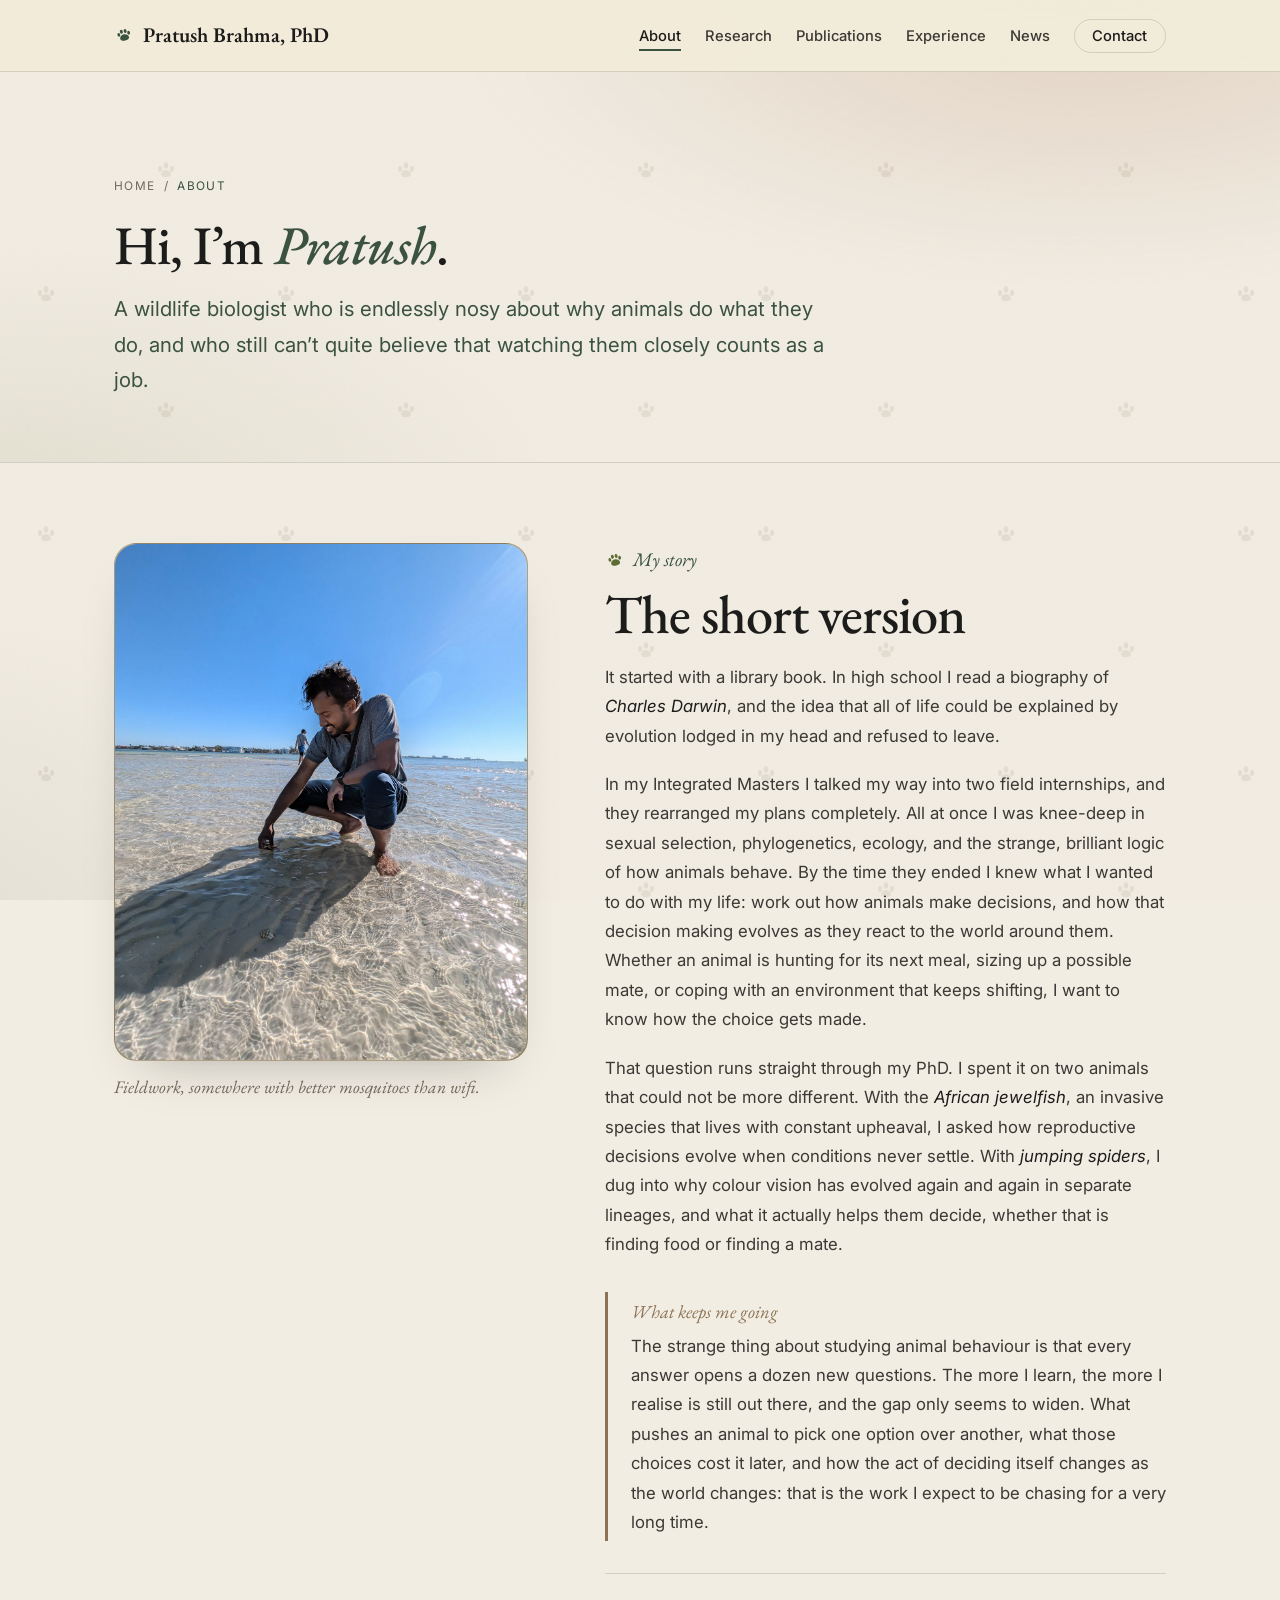
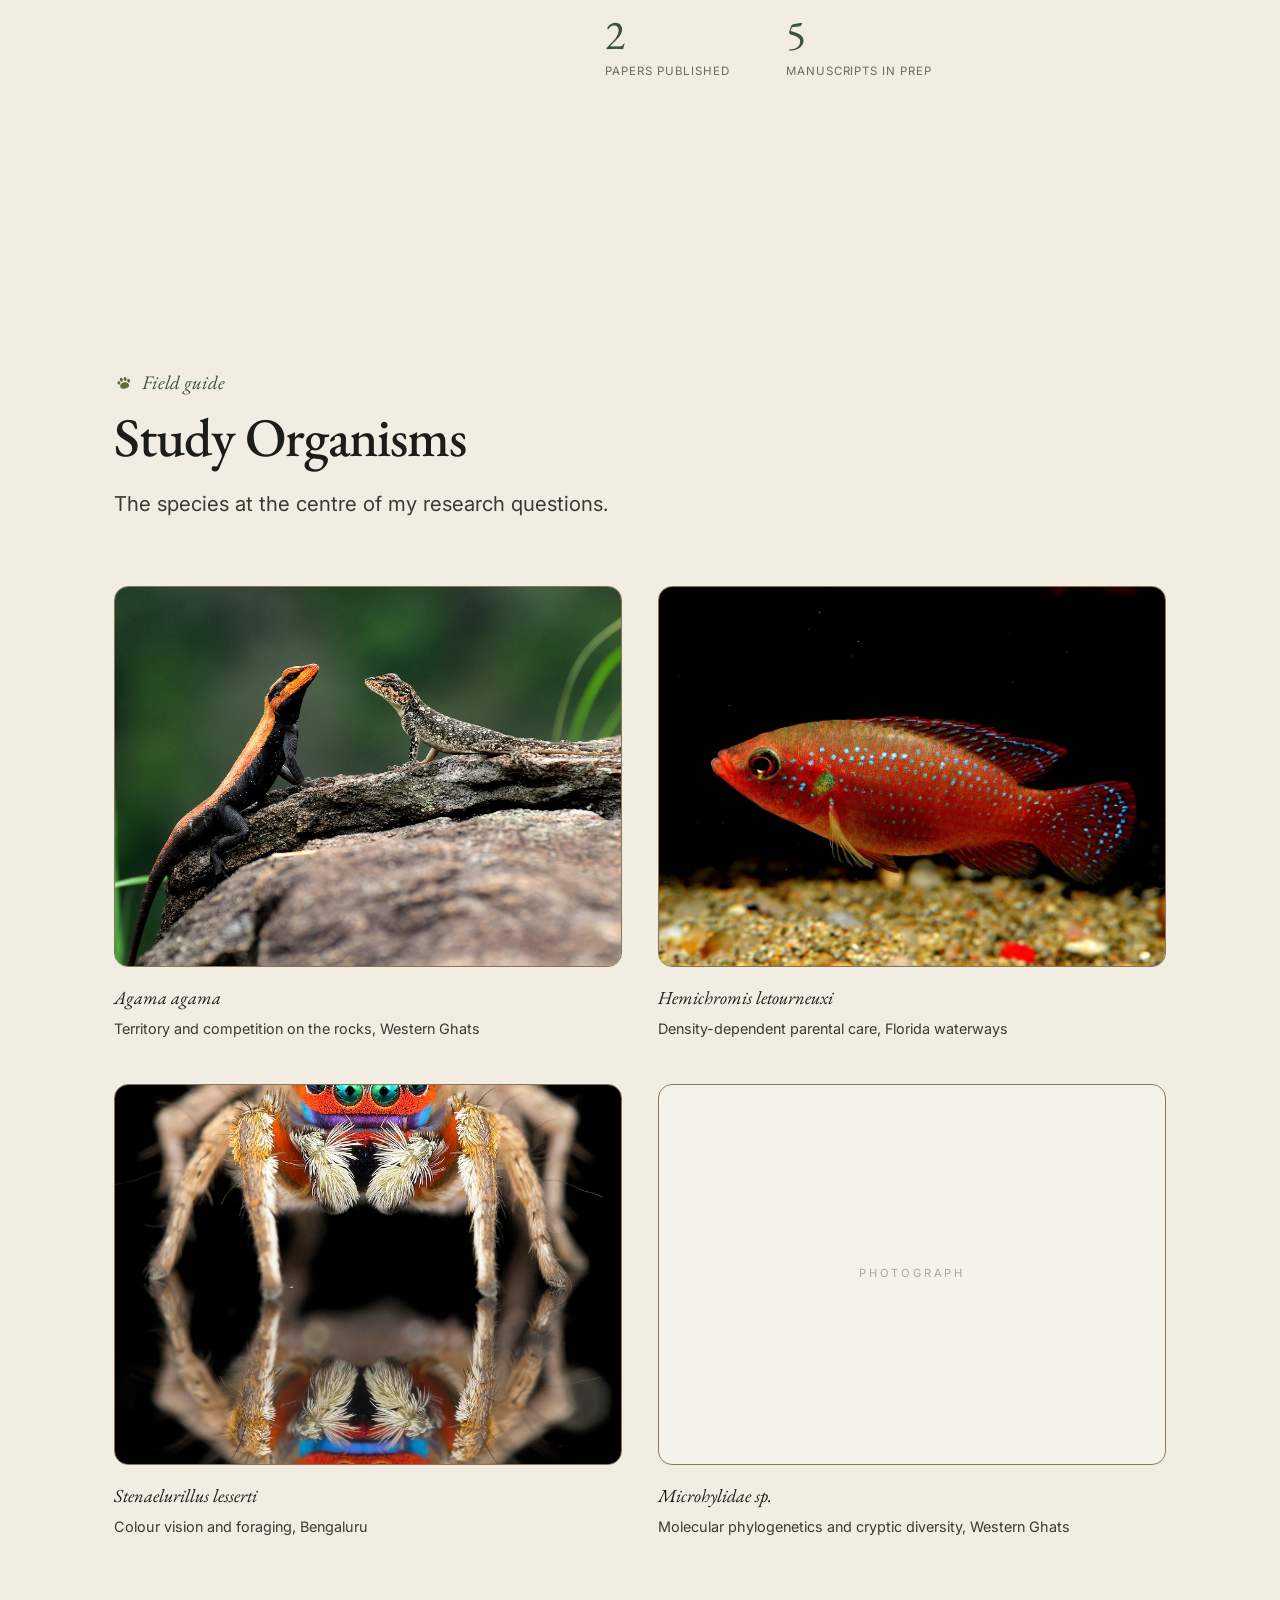
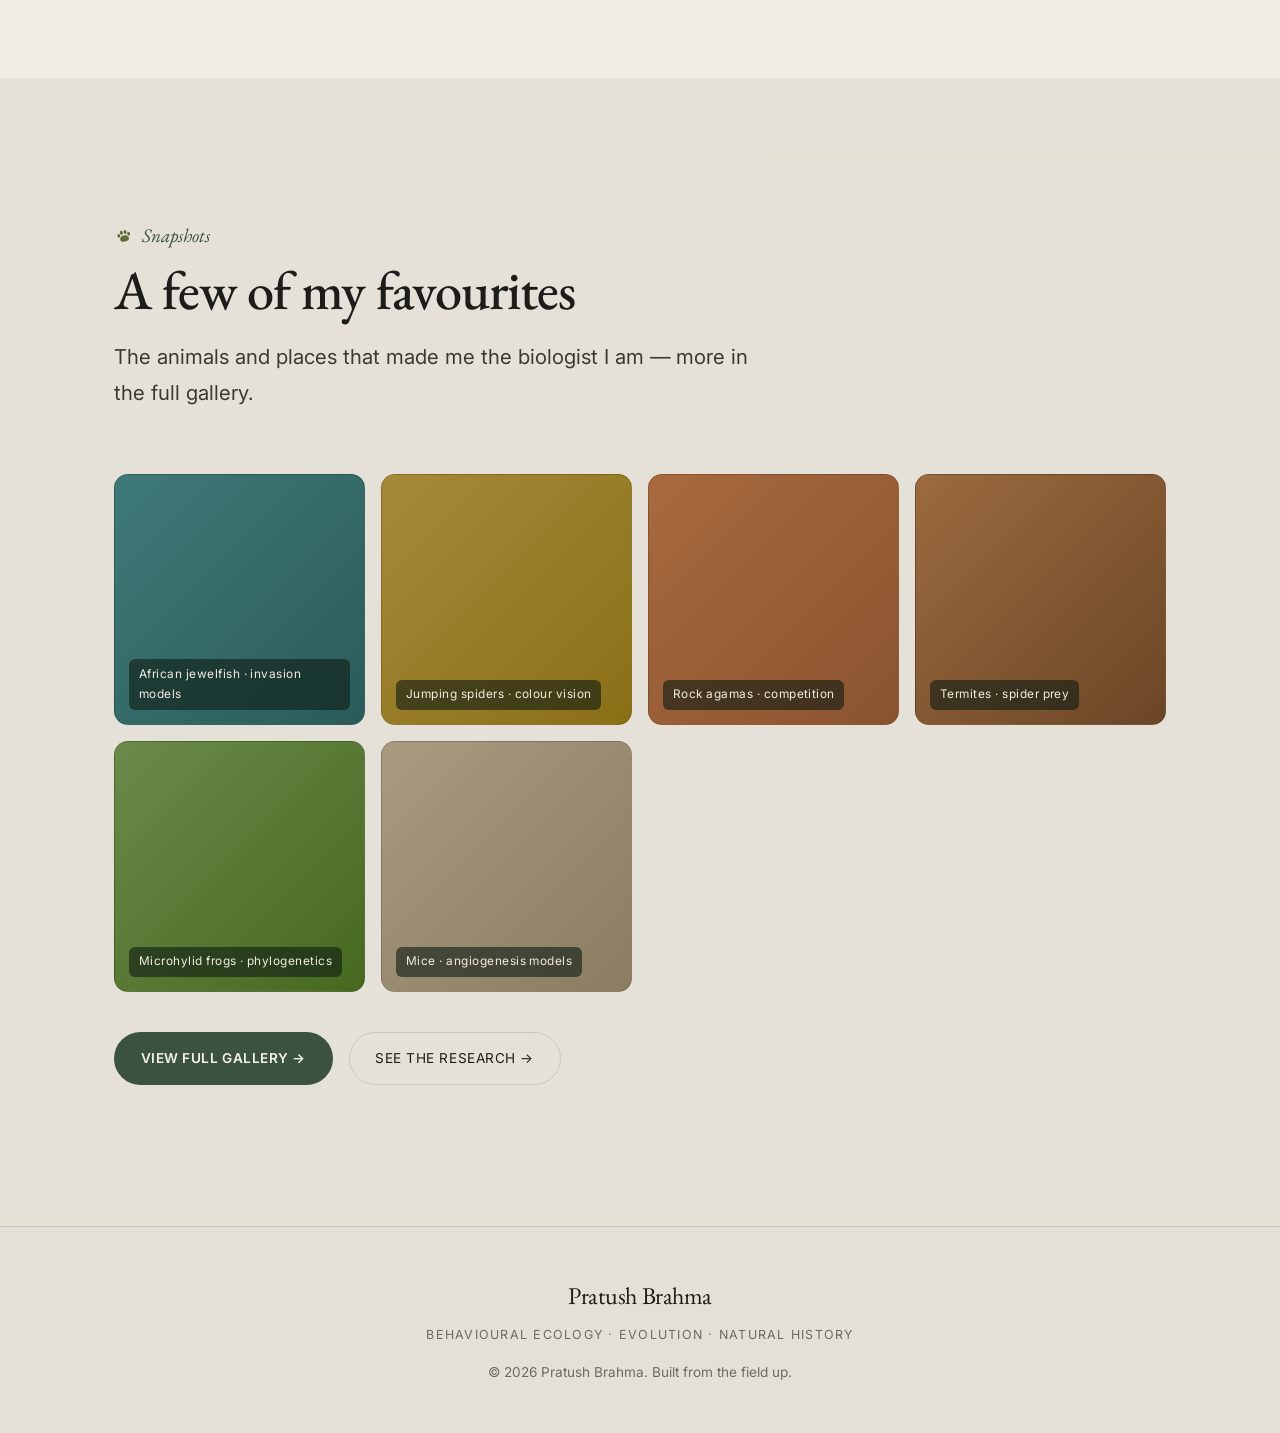
==== about.html @ a4cf2d25 "Remove homepage nav cards and gallery tab, add species grid to about page, fix nav logo, full design" ====
<!DOCTYPE html>
<html lang="en">
<head>
  <meta charset="UTF-8" />
  <meta name="viewport" content="width=device-width, initial-scale=1.0" />
  <meta name="description" content="Pratush Brahma, a behavioural ecologist working across field ecology and computational biology." />
  <meta name="theme-color" content="#16291c" />
  <title>About | Pratush Brahma</title>

  <link rel="preconnect" href="https://fonts.googleapis.com" />
  <link rel="preconnect" href="https://fonts.gstatic.com" crossorigin />
  <link href="https://fonts.googleapis.com/css2?family=EB+Garamond:ital,wght@0,400;0,500;0,600;1,400;1,500&family=Inter:wght@300;400;500;600&display=swap" rel="stylesheet" />
  <link rel="stylesheet" href="style.css" />
</head>
<body class="inner">
  <a class="skip-link" href="#main">Skip to content</a>

  <header class="site-header is-scrolled" id="siteHeader">
    <nav class="nav" aria-label="Primary">
      <a href="index.html" class="nav__brand" aria-label="Pratush Brahma, home">
        <span class="nav__mark" aria-hidden="true"><svg viewBox="0 0 24 24" width="20" height="20" fill="currentColor"><ellipse cx="6" cy="10.5" rx="1.7" ry="2.3"/><ellipse cx="9.7" cy="7.6" rx="1.8" ry="2.5"/><ellipse cx="14.3" cy="7.6" rx="1.8" ry="2.5"/><ellipse cx="18" cy="10.5" rx="1.7" ry="2.3"/><path d="M12 11.2c3 0 5.4 2 5.4 4.5 0 2-2.4 3.1-5.4 3.1S6.6 17.7 6.6 15.7c0-2.5 2.4-4.5 5.4-4.5z"/></svg></span>
        <span class="nav__name">Pratush Brahma, PhD</span>
      </a>
      <button class="nav__toggle" id="navToggle" aria-expanded="false" aria-controls="navMenu" aria-label="Open menu">
        <span class="nav__toggle-bar" aria-hidden="true"></span>
        <span class="nav__toggle-bar" aria-hidden="true"></span>
        <span class="nav__toggle-bar" aria-hidden="true"></span>
      </button>
      <ul class="nav__menu" id="navMenu">
        <li><a href="about.html" aria-current="page">About</a></li>
        <li><a href="research.html">Research</a></li>
        <li><a href="publications.html">Publications</a></li>
        <li><a href="experience.html">Experience</a></li>
        <li><a href="news.html">News</a></li>
        <li><a href="contact.html" class="nav__cta">Contact</a></li>
      </ul>
    </nav>
  </header>

  <main id="main">
    <div class="page-hero">
      <div class="page-hero__wrap">
        <nav class="breadcrumb" aria-label="Breadcrumb">
          <a href="index.html">Home</a> / <span>About</span>
        </nav>
        <h1 class="page-hero__title reveal" data-reveal>Hi, I&rsquo;m <em>Pratush</em>.</h1>
        <p class="page-hero__lead reveal" data-reveal>
          A wildlife biologist who is endlessly nosy about why animals do what they
          do, and who still can&rsquo;t quite believe that watching them closely
          counts as a job.
        </p>
      </div>
    </div>

    <section class="section about" aria-labelledby="about-heading">
      <div class="section__wrap about__grid">
        <div class="about__media reveal" data-reveal>
          <div class="about__photo" role="img" aria-label="Portrait of Pratush Brahma in the field">
            <img class="about__photo-img" src="images/hero/portrait.jpg" alt="Portrait of Pratush Brahma crouching in shallow water during fieldwork" onerror="this.remove()" />
          </div>
          <p class="about__caption">Fieldwork, somewhere with better mosquitoes than wifi.</p>
        </div>

        <div class="about__body">
          <p class="section__kicker reveal" data-reveal>My story</p>
          <h2 class="section__title reveal" data-reveal id="about-heading">The short version</h2>

          <div class="about__prose reveal" data-reveal>
            <p>
              It started with a library book. In high school I read a biography of
              <em>Charles Darwin</em>, and the idea that all of life could be
              explained by evolution lodged in my head and refused to leave.
            </p>
            <p>
              In my Integrated Masters I talked my way into two field internships,
              and they rearranged my plans completely. All at once I was knee-deep
              in sexual selection, phylogenetics, ecology, and the strange, brilliant
              logic of how animals behave. By the time they ended I knew what I
              wanted to do with my life: work out how animals make decisions, and
              how that decision making evolves as they react to the world around
              them. Whether an animal is hunting for its next meal, sizing up a
              possible mate, or coping with an environment that keeps shifting, I
              want to know how the choice gets made.
            </p>
            <p>
              That question runs straight through my PhD. I spent it on two animals
              that could not be more different. With the <em>African jewelfish</em>,
              an invasive species that lives with constant upheaval, I asked how
              reproductive decisions evolve when conditions never settle. With
              <em>jumping spiders</em>, I dug into why colour vision has evolved
              again and again in separate lineages, and what it actually helps them
              decide, whether that is finding food or finding a mate.
            </p>
            <p class="about__philosophy">
              <span class="about__philosophy-label">What keeps me going</span>
              The strange thing about studying animal behaviour is that every answer
              opens a dozen new questions. The more I learn, the more I realise is
              still out there, and the gap only seems to widen. What pushes an animal
              to pick one option over another, what those choices cost it later, and
              how the act of deciding itself changes as the world changes: that is the
              work I expect to be chasing for a very long time.
            </p>
          </div>

          <ul class="about__stats reveal" data-reveal>
            <li><span class="about__stat-num">2</span><span class="about__stat-label">Papers published</span></li>
            <li><span class="about__stat-num">5</span><span class="about__stat-label">Manuscripts in prep</span></li>
          </ul>
        </div>
      </div>
    </section>

    <section class="section study-organisms" aria-labelledby="study-organisms-heading">
      <div class="section__wrap">
        <div class="section__head">
          <p class="section__kicker reveal" data-reveal>Field guide</p>
          <h2 class="section__title reveal" data-reveal id="study-organisms-heading">Study Organisms</h2>
          <p class="section__lead reveal" data-reveal>The species at the centre of my research questions.</p>
        </div>
        <div class="study-grid">
          <figure class="study-card reveal" data-reveal>
            <div class="study-card__frame">
              <img class="study-card__img" src="images/rockagamas.jpg" alt="A rock agama on a sun-baked boulder" loading="lazy" onerror="this.remove()" />
            </div>
            <figcaption>
              <p class="study-card__name"><em>Agama agama</em></p>
              <p class="study-card__caption">Territory and competition on the rocks, Western Ghats</p>
            </figcaption>
          </figure>
          <figure class="study-card reveal" data-reveal data-reveal-delay="1">
            <div class="study-card__frame">
              <img class="study-card__img" src="images/jewelfish.jpg" alt="A red African jewelfish with blue spots" loading="lazy" onerror="this.remove()" />
            </div>
            <figcaption>
              <p class="study-card__name"><em>Hemichromis letourneuxi</em></p>
              <p class="study-card__caption">Density-dependent parental care, Florida waterways</p>
            </figcaption>
          </figure>
          <figure class="study-card reveal" data-reveal data-reveal-delay="2">
            <div class="study-card__frame">
              <img class="study-card__img" src="images/jumpingspider.jpeg" alt="A colourful jumping spider photographed up close" loading="lazy" onerror="this.remove()" />
            </div>
            <figcaption>
              <p class="study-card__name"><em>Stenaelurillus lesserti</em></p>
              <p class="study-card__caption">Colour vision and foraging, Bengaluru</p>
            </figcaption>
          </figure>
          <figure class="study-card reveal" data-reveal data-reveal-delay="3">
            <div class="study-card__frame">
              <img class="study-card__img" src="images/microhylidae.jpg" alt="A microhylid frog" loading="lazy" onerror="this.remove()" />
            </div>
            <figcaption>
              <p class="study-card__name"><em>Microhylidae sp.</em></p>
              <p class="study-card__caption">Molecular phylogenetics and cryptic diversity, Western Ghats</p>
            </figcaption>
          </figure>
        </div>
      </div>
    </section>

    <section class="section field-notes" aria-labelledby="path-heading">
      <div class="section__wrap">
        <div class="section__head">
          <p class="section__kicker reveal" data-reveal>Snapshots</p>
          <h2 class="section__title reveal" data-reveal id="path-heading">A few of my favourites</h2>
          <p class="section__lead reveal" data-reveal>The animals and places that made me the biologist I am &mdash; more in the full gallery.</p>
        </div>
        <div class="gallery-grid">
          <a href="gallery.html" class="plate plate--jewel reveal" data-reveal><span>African jewelfish · invasion models</span></a>
          <a href="gallery.html" class="plate plate--spider reveal" data-reveal data-reveal-delay="1"><span>Jumping spiders · colour vision</span></a>
          <a href="gallery.html" class="plate plate--agama reveal" data-reveal data-reveal-delay="2"><span>Rock agamas · competition</span></a>
          <a href="gallery.html" class="plate plate--termite reveal" data-reveal data-reveal-delay="3"><span>Termites · spider prey</span></a>
          <a href="gallery.html" class="plate plate--frog reveal" data-reveal data-reveal-delay="4"><span>Microhylid frogs · phylogenetics</span></a>
          <a href="gallery.html" class="plate plate--mouse reveal" data-reveal data-reveal-delay="5"><span>Mice · angiogenesis models</span></a>
        </div>
        <div style="margin-top:2.5rem;display:flex;gap:1rem;flex-wrap:wrap">
          <a href="gallery.html" class="btn btn--primary">View full gallery →</a>
          <a href="research.html" class="btn btn--ghost">See the research →</a>
        </div>
      </div>
    </section>
  </main>

  <footer class="footer">
    <div class="section__wrap footer__inner">
      <p class="footer__name">Pratush Brahma</p>
      <p class="footer__tag">Behavioural ecology · evolution · natural history</p>
      <p class="footer__copy">© <span id="year"></span> Pratush Brahma. Built from the field up.</p>
    </div>
  </footer>

  <script src="script.js"></script>
</body>
</html>
---- style.css ----
/* =========================================================
   Pratush Brahma — Behavioural Ecologist
   Field-notebook / scientific-monograph aesthetic:
   aged parchment, charcoal ink, deep olive + terracotta,
   EB Garamond serif headings, Inter body.
   ========================================================= */

/* ---------- Design tokens ---------- */
:root {
  /* Species colours (used only on small swatches/plates behind photos) —
     muted toward the field-guide palette; nothing reads as "bright tech". */
  --jewel:   #3f7a78;
  --jewel-d: #2a5b5a;
  --agama:   #a86a3d;
  --agama-d: #8a5330;
  --spider:   #a68a3a;
  --spider-d: #8a6f17;
  --termite:  #9c6b3f;
  --termite-d: #6b4626;
  --frog:     #6b8a4a;
  --frog-d:   #46691f;
  --mouse:    #a99a80;
  --mouse-d:  #8a7d62;

  /* Field Systems illustration palette — naturalist's-plate accents */
  --terracotta: #b5654a;
  --moss:       #4a6741;
  --slate-blue: #5c7a8a;
  --ochre:      #c4932a;
  --ink-stroke: #2c2c28;

  /* Greens kept for the dark, immersive hero + illustrated scene */
  --green-900: #10231a;
  --green-800: #16291c;
  --green-700: #1d3826;
  --green-600: #294e35;
  --green-500: #3b5240;
  --green-400: #5a7f66;

  --paper: #f2ede2; /* light ink used on dark imagery (captions, hero stroke) */

  /* Field-notebook palette — warm parchment, forest green, field tan */
  --parchment:   #f5f1eb;  /* warm parchment page */
  --parchment-2: #ede8df;  /* slightly deeper leaf, hover surfaces */
  --ink:         #1c1c1a;  /* near-black warm ink */

  /* Semantic */
  --bg:          var(--parchment);
  --bg-alt:      var(--parchment-2);
  --surface:     #faf7f0;  /* a clean sheet, for cards */
  --text:        var(--ink);
  --text-dim:    #3a3934;
  --text-muted:  #706a5c;
  --accent:      #3b5240;  /* deep forest green */
  --accent-soft: #4c6b52;  /* lighter forest green, for hovers */
  --accent-warm: #8c7355;  /* warm field tan (secondary) */
  --slate:       #55636b;  /* warm slate */
  --on-accent:   #f5f1eb;  /* text on forest-green fills */
  --line:        rgba(28, 28, 26, 0.14);

  /* Type */
  --font-display: "EB Garamond", Georgia, "Times New Roman", serif;
  --font-body:    "Inter", system-ui, -apple-system, sans-serif;
  /* small tracked labels (tags, dates): clean sans */
  --font-mono:    "Inter", system-ui, -apple-system, sans-serif;

  /* Fluid type scale */
  --fs-hero:  clamp(3rem, 11vw, 9rem);
  /* Reserved for a page's single centrepiece section title — deliberately a
     step above --fs-h2, so Field Systems outranks ordinary section headings
     without approaching the hero. Not for general section titles. */
  --fs-h1-section: clamp(2.4rem, 6vw, 4.4rem);
  --fs-h2:    clamp(1.9rem, 4.5vw, 3.4rem);
  --fs-h3:    clamp(1.15rem, 2vw, 1.45rem);
  --fs-lead:  clamp(1.05rem, 1.6vw, 1.3rem);
  --fs-body:  1.05rem;
  --fs-small: 0.82rem;

  /* Layout */
  --maxw:    1180px;
  --gutter:  clamp(1.25rem, 5vw, 4rem);
  --radius:  14px;
  --radius-lg: 22px;

  /* Section vertical rhythm — two deliberate steps, not three unrelated
     clamps. Primary: full-weight sections (About prose, Explore tiles).
     Secondary: sections that carry their own internal spacing already
     (Field Systems' head + map + finding block each add their own gaps),
     so the outer section padding is intentionally the lighter of the two. */
  --space-section:     clamp(4.5rem, 11vw, 9rem);
  --space-section-tight: clamp(3.5rem, 8vw, 6.5rem);

  /* Hero text-on-dark-photo palette — the warm cream/tan family used only
     over the immersive hero image, named so it stops living as scattered
     magic hex values. */
  --hero-ink:        #f7f3e8;  /* primary text over the hero photo */
  --hero-ink-dim:     rgba(247, 243, 232, 0.82);
  --hero-ink-faint:   rgba(247, 243, 232, 0.5);
  --hero-accent:      #e3d7bf;  /* eyebrow */
  --hero-accent-line: #c2a883;  /* eyebrow rule, scroll dot */
  --hero-accent-warm: #c9ad85;  /* italic name accent, ghost-button hover */

  /* Motion — unhurried, like turning a page */
  --ease: cubic-bezier(0.25, 0.46, 0.45, 0.94);
  --dur:  0.38s;
  /* Snappier ease-out for immediate feedback: buttons, hover lifts, rising labels */
  --ease-out: cubic-bezier(0.16, 1, 0.3, 1);

  --header-h: 72px;
}

/* ---------- Cross-document view transitions ----------
   The focal authored moment: clicking a Field Systems zone on the homepage
   does not hard-cut to research.html — the clicked specimen's own art
   carries across the navigation into its research card. Pure progressive
   enhancement: unsupported browsers get the ordinary instant navigation. */
@view-transition {
  navigation: auto;
}

/* ---------- Reset ---------- */
*,
*::before,
*::after { box-sizing: border-box; }

* { margin: 0; }

html {
  scroll-behavior: smooth;
  scroll-padding-top: var(--header-h);
  -webkit-text-size-adjust: 100%;
}

body {
  font-family: var(--font-body);
  font-size: var(--fs-body);
  line-height: 1.75;
  color: var(--text);
  /* Aged-paper backdrop: faint wandering paw tracks over parchment,
     with the softest warm tints in the corners for depth. */
  background-color: #f2ede3;
  background-image:
    url("data:image/svg+xml,%3Csvg xmlns='http://www.w3.org/2000/svg' width='240' height='240' fill='%236b5a3a' fill-opacity='0.10'%3E%3Cg transform='translate(36,44)'%3E%3Cellipse cx='4' cy='9' rx='2' ry='3'/%3E%3Cellipse cx='10' cy='5.5' rx='2.2' ry='3.3'/%3E%3Cellipse cx='16' cy='9' rx='2' ry='3'/%3E%3Cpath d='M10%2010c3%200%205%202%205%204.2%200%201.9-2.2%203-5%203s-5-1.1-5-3c0-2.2%202-4.2%205-4.2z'/%3E%3C/g%3E%3Cg transform='translate(156,160)'%3E%3Cellipse cx='4' cy='9' rx='2' ry='3'/%3E%3Cellipse cx='10' cy='5.5' rx='2.2' ry='3.3'/%3E%3Cellipse cx='16' cy='9' rx='2' ry='3'/%3E%3Cpath d='M10%2010c3%200%205%202%205%204.2%200%201.9-2.2%203-5%203s-5-1.1-5-3c0-2.2%202-4.2%205-4.2z'/%3E%3C/g%3E%3C/svg%3E"),
    radial-gradient(75% 60% at 84% -8%, rgba(140, 115, 85, 0.10), transparent 62%),
    radial-gradient(65% 65% at -8% 108%, rgba(59, 82, 64, 0.09), transparent 62%);
  background-repeat: repeat, no-repeat, no-repeat;
  background-size: 240px 240px, 100% 100%, 100% 100%;
  background-attachment: fixed;
  -webkit-font-smoothing: antialiased;
  text-rendering: optimizeLegibility;
  overflow-x: hidden;
}

img { max-width: 100%; display: block; }

a { color: inherit; text-decoration: none; }

h1, h2, h3 {
  font-family: var(--font-display);
  font-weight: 500;
  line-height: 1.08;
  letter-spacing: -0.02em;
}

::selection { background: var(--accent); color: var(--on-accent); }

/* ---------- Accessibility helpers ---------- */
.skip-link {
  position: absolute;
  left: 1rem;
  top: -100%;
  z-index: 200;
  background: var(--accent);
  color: var(--on-accent);
  padding: 0.7rem 1.2rem;
  border-radius: 8px;
  font-weight: 600;
  transition: top 0.2s var(--ease);
}
.skip-link:focus { top: 1rem; }

:focus-visible {
  outline: 3px solid var(--accent);
  outline-offset: 3px;
  border-radius: 4px;
}

/* ---------- Buttons ---------- */
.btn {
  display: inline-flex;
  align-items: center;
  gap: 0.5rem;
  font-family: var(--font-mono);
  font-size: 0.85rem;
  letter-spacing: 0.04em;
  text-transform: uppercase;
  padding: 0.85rem 1.6rem;
  border-radius: 999px;
  border: 1.5px solid transparent;
  cursor: pointer;
  transition: transform 280ms var(--ease-out), background 280ms var(--ease-out),
              color 280ms var(--ease-out), border-color 280ms var(--ease-out),
              box-shadow 280ms var(--ease-out);
}
.btn:hover, .btn:focus-visible { will-change: transform; }
.btn:active { transform: translateY(-1px) scale(0.98); }
.btn--primary {
  background: var(--accent);
  color: var(--on-accent);
  font-weight: 600;
  box-shadow: 0 0 0 0 rgba(59, 82, 64, 0);
}
.btn--primary:hover {
  background: var(--accent-soft);
  transform: translateY(-2px);
  box-shadow: 0 16px 30px -16px rgba(59, 82, 64, 0.55);
}
.btn--ghost {
  border-color: var(--line);
  color: var(--text);
}
.btn--ghost:hover {
  border-color: var(--accent);
  color: var(--accent);
  transform: translateY(-2px);
  box-shadow: 0 14px 28px -18px rgba(28, 28, 26, 0.25);
}

/* =========================================================
   NAV
   ========================================================= */
.site-header {
  position: fixed;
  inset: 0 0 auto 0;
  z-index: 100;
  height: var(--header-h);
  display: flex;
  align-items: center;
  transition: background 0.4s var(--ease), border-color 0.4s var(--ease),
              backdrop-filter 0.4s var(--ease);
  border-bottom: 1px solid transparent;
}
.site-header.is-scrolled {
  background: rgba(242, 235, 218, 0.9);
  backdrop-filter: blur(12px);
  border-bottom-color: var(--line);
}
.nav {
  width: 100%;
  max-width: var(--maxw);
  margin: 0 auto;
  padding: 0 var(--gutter);
  display: flex;
  align-items: center;
  justify-content: space-between;
}
.nav__brand {
  display: flex;
  align-items: center;
  gap: 0.55rem;
  font-family: var(--font-display);
  font-size: 1.3rem;
  font-weight: 600;
  color: var(--hero-ink); /* light by default, for over the dark hero */
}
.nav__mark { color: var(--accent); display: inline-flex; align-items: center; transition: color 300ms var(--ease-out); }
.nav__mark svg { display: block; transform: rotate(-12deg); }
.nav__brand:hover .nav__mark { color: var(--accent-warm); }
.nav__menu {
  list-style: none;
  display: flex;
  align-items: center;
  gap: 1.5rem;
  padding: 0;
}
.nav__menu a {
  font-size: 0.92rem;
  font-weight: 500;
  color: var(--hero-ink-dim); /* light over hero */
  position: relative;
  transition: color 300ms var(--ease-out);
}
/* Scoped to the transparent (pre-scroll) header only, over the hero photo —
   the scrolled/mobile-panel states sit on solid parchment and don't need it. */
.site-header:not(.is-scrolled) .nav__brand,
.site-header:not(.is-scrolled) .nav__menu a {
  text-shadow: 0 1px 4px rgba(0, 0, 0, 0.55);
}
.nav__menu a::after {
  content: "";
  position: absolute;
  left: 0; bottom: -6px;
  width: 100%;
  height: 2px;
  background: var(--accent);
  transform: scaleX(0);
  transform-origin: left;
  transition: transform 0.3s var(--ease-out);
}
.nav__menu a:hover,
.nav__menu a.is-current,
.nav__menu a[aria-current="page"] { color: var(--paper); }
.nav__menu a:hover::after,
.nav__menu a.is-current::after,
.nav__menu a[aria-current="page"]::after { transform: scaleX(1); }
.nav__cta {
  border: 1.5px solid rgba(247, 243, 232, 0.4);
  padding: 0.45rem 1.1rem;
  border-radius: 999px;
  color: var(--hero-ink) !important;
}
.nav__cta::after { display: none; }
.nav__cta:hover { border-color: var(--accent); }

/* Scrolled (over parchment) and all inner pages: dark ink on light */
.site-header.is-scrolled .nav__brand { color: var(--text); }
.site-header.is-scrolled .nav__menu a { color: var(--text-dim); }
.site-header.is-scrolled .nav__menu a:hover,
.site-header.is-scrolled .nav__menu a.is-current,
.site-header.is-scrolled .nav__menu a[aria-current="page"] { color: var(--text); }
.site-header.is-scrolled .nav__cta { color: var(--text) !important; border-color: var(--line); }
.site-header.is-scrolled .nav__cta[aria-current="page"] { color: var(--accent) !important; border-color: var(--accent); }
.site-header.is-scrolled .nav__toggle-bar { background: var(--text); }

.nav__toggle {
  display: none;
  flex-direction: column;
  gap: 5px;
  background: none;
  border: none;
  cursor: pointer;
  padding: 14px; /* brings the tap target to 44px tall, the touch-target floor */
  z-index: 110;
}
.nav__toggle-bar {
  width: 26px;
  height: 2px;
  background: var(--hero-ink);
  border-radius: 2px;
  transition: transform 0.3s var(--ease-out), opacity 0.3s var(--ease-out), background 0.3s var(--ease-out);
}
.nav__toggle[aria-expanded="true"] .nav__toggle-bar:nth-child(1) { transform: translateY(7px) rotate(45deg); }
.nav__toggle[aria-expanded="true"] .nav__toggle-bar:nth-child(2) { opacity: 0; }
.nav__toggle[aria-expanded="true"] .nav__toggle-bar:nth-child(3) { transform: translateY(-7px) rotate(-45deg); }

/* =========================================================
   HERO (kept dark and immersive; light text over a photo)
   ========================================================= */
.hero {
  position: relative;
  min-height: 100vh;
  min-height: 100svh;
  display: flex;
  align-items: center;
  overflow: hidden;
  isolation: isolate;
}
.hero__bg {
  position: absolute;
  inset: -10% 0 -10% 0;
  z-index: -3;
  background:
    radial-gradient(120% 90% at 70% 10%, rgba(140, 115, 85, 0.16), transparent 55%),
    radial-gradient(120% 120% at 15% 90%, rgba(59, 82, 64, 0.30), transparent 50%),
    linear-gradient(160deg, rgba(12,26,17,0.55), rgba(22,41,28,0.30) 45%, rgba(12,26,17,0.80)),
    url("images/habitat.jpg"),
    linear-gradient(160deg, #0c1a11 0%, var(--green-800) 45%, #0c1a11 100%);
  background-size: cover;
  background-position: center;
  will-change: transform;
}
.hero__veil {
  position: absolute;
  inset: 0;
  z-index: -2;
  /* The 35% stop used to fall below the hero's text content (eyebrow, name,
     then tagline) and only had to keep the photo readable as a photo there.
     With the eyebrow and name removed, the vertically-centered bio text now
     sits across that exact band, so it needs the same legibility floor as
     the darker top and bottom stops, not a deliberately faint "window". */
  background:
    linear-gradient(180deg, rgba(14,28,19,0.55) 0%, rgba(14,28,19,0.6) 35%, rgba(14,28,19,0.85) 100%);
}
.hero__grain {
  position: absolute;
  inset: 0;
  z-index: -1;
  opacity: 0.05;
  pointer-events: none;
  background-image: url("data:image/svg+xml,%3Csvg xmlns='http://www.w3.org/2000/svg' width='120' height='120'%3E%3Cfilter id='n'%3E%3CfeTurbulence type='fractalNoise' baseFrequency='0.9' numOctaves='3' stitchTiles='stitch'/%3E%3C/filter%3E%3Crect width='100%25' height='100%25' filter='url(%23n)'/%3E%3C/svg%3E");
}
.hero__inner {
  max-width: var(--maxw);
  margin: 0 auto;
  padding: calc(var(--header-h) + 1.5rem) var(--gutter) clamp(4rem, 11vh, 7.5rem);
  width: 100%;
}
.hero__eyebrow {
  display: flex;
  align-items: center;
  gap: 0.85rem;
  font-family: var(--font-display);
  font-style: italic;
  font-size: 1.4rem;
  color: var(--hero-accent);
  margin-bottom: 1.3rem;
  max-width: 40ch;
}
.hero__eyebrow-line { width: 38px; height: 2px; border-radius: 2px; background: var(--hero-accent-line); display: inline-block; flex: 0 0 auto; }
.hero__title {
  font-size: var(--fs-hero);
  font-weight: 400;
  line-height: 0.94;
  letter-spacing: -0.03em;
  margin-bottom: 1.8rem;
  color: var(--hero-ink);
}
.hero__title span { display: block; }
.hero__title--accent {
  font-style: italic;
  font-weight: 400;
  color: var(--hero-accent-warm);
}
.hero__tagline {
  max-width: 62ch;
  font-size: 1.05rem;
  line-height: 1.8;
  color: rgba(247, 243, 232, 0.9);
  text-shadow: 0 1px 4px rgba(0, 0, 0, 0.55);
  font-weight: 300;
  margin-bottom: 2.5rem;
}
.hero__tagline p + p { margin-top: 1rem; }
@media (min-width: 860px) {
  .hero__tagline { font-size: 1.2rem; }
}
.hero__actions { display: flex; flex-wrap: wrap; gap: 1rem; }
.hero .btn { font-size: 1rem; padding: 0.85rem 2rem; }
.hero .btn--ghost { border-color: rgba(247, 243, 232, 0.5); color: var(--hero-ink); text-shadow: 0 1px 4px rgba(0, 0, 0, 0.55); }
.hero .btn--ghost:hover {
  border-color: var(--hero-accent-warm);
  color: var(--hero-accent-warm);
  box-shadow: 0 14px 28px -18px rgba(0, 0, 0, 0.45);
}

.hero__scroll {
  position: absolute;
  left: 50%;
  bottom: 2.2rem;
  transform: translateX(-50%);
  display: flex;
  flex-direction: column;
  align-items: center;
  gap: 0.8rem;
  color: var(--hero-ink-faint);
  text-shadow: 0 1px 4px rgba(0, 0, 0, 0.55);
}
.hero__scroll-text {
  font-family: var(--font-display);
  font-style: italic;
  font-size: 1.05rem;
  letter-spacing: 0.01em;
}
.hero__scroll-cue {
  width: 24px;
  height: 38px;
  border: 1.5px solid rgba(247, 243, 232, 0.6);
  border-radius: 999px;
  display: flex;
  justify-content: center;
  padding-top: 7px;
}
.hero__scroll-dot {
  width: 4px;
  height: 8px;
  border-radius: 999px;
  background: var(--hero-accent-warm);
  animation: scrollDot 1.8s var(--ease) infinite;
}
@keyframes scrollDot {
  0%   { transform: translateY(0); opacity: 1; }
  70%  { transform: translateY(12px); opacity: 0; }
  100% { transform: translateY(0); opacity: 0; }
}

/* =========================================================
   SECTION SCAFFOLD
   ========================================================= */
.section { padding: var(--space-section) 0; position: relative; }
.section__wrap { max-width: var(--maxw); margin: 0 auto; padding: 0 var(--gutter); }
.section__head { max-width: 60ch; margin-bottom: clamp(2.5rem, 5vw, 4rem); }
.section__kicker {
  font-family: var(--font-display);
  font-style: italic;
  font-size: 1.2rem;
  color: var(--accent);
  margin-bottom: 0.5rem;
}
.section__title { font-size: var(--fs-h2); margin-bottom: 1.2rem; }
.section__lead { font-size: var(--fs-lead); color: var(--text-dim); max-width: 52ch; }

/* Gentle banding between sections, over the aged-paper backdrop */
.research { background: rgba(28, 28, 26, 0.05); }
.field-notes { background: rgba(28, 28, 26, 0.05); }

/* =========================================================
   ABOUT
   ========================================================= */
.about__grid {
  display: grid;
  grid-template-columns: 0.85fr 1.15fr;
  gap: clamp(2rem, 6vw, 5rem);
  align-items: start;
}
.about__media { position: sticky; top: calc(var(--header-h) + 2rem); }
.about__photo {
  aspect-ratio: 4 / 5;
  border-radius: var(--radius-lg);
  background:
    radial-gradient(80% 60% at 30% 20%, rgba(176,86,46,0.18), transparent 60%),
    linear-gradient(160deg, #cdbf9e, #9c8b6a);
  border: 1px solid var(--line);
  box-shadow: 0 24px 50px -30px rgba(28, 28, 26, 0.35);
  position: relative;
}
.about__photo::after {
  content: "PORTRAIT";
  position: absolute;
  inset: 0;
  display: grid;
  place-items: center;
  font-family: var(--font-mono);
  font-size: 0.75rem;
  letter-spacing: 0.25em;
  color: rgba(28, 28, 26, 0.4);
}
.about__photo-img {
  position: absolute;
  inset: 0;
  width: 100%;
  height: 100%;
  object-fit: cover;
  border-radius: inherit;
  z-index: 1;
}
.about__caption {
  margin-top: 0.7rem;
  font-family: var(--font-display);
  font-style: italic;
  font-size: 1.1rem;
  color: var(--text-muted);
}
.about__prose p { margin-bottom: 1.2rem; color: var(--text-dim); }
.about__prose em { color: var(--text); font-style: italic; }
.about__philosophy {
  border-left: 3px solid var(--accent-warm);
  padding: 0.2rem 0 0.2rem 1.4rem;
  margin-top: 2rem !important;
}
.about__philosophy-label {
  display: block;
  font-family: var(--font-display);
  font-style: italic;
  font-size: 1.15rem;
  color: var(--accent-warm);
  margin-bottom: 0.3rem;
}
.about__stats {
  list-style: none;
  display: flex;
  flex-wrap: wrap;
  gap: clamp(1.5rem, 5vw, 3.5rem);
  padding: 2.5rem 0 0;
  margin-top: 2rem;
  border-top: 1px solid var(--line);
}
.about__stat-num {
  display: block;
  font-family: var(--font-display);
  font-size: 2.6rem;
  color: var(--accent);
  line-height: 1;
}
.about__stat-label {
  font-family: var(--font-mono);
  font-size: 0.72rem;
  letter-spacing: 0.08em;
  text-transform: uppercase;
  color: var(--text-muted);
}

/* Same stat row, reused as a credibility anchor on the homepage rather than
   About's two-column layout — centered under the field-finding pullquote. */
.field-systems__stats {
  justify-content: center;
  max-width: 66ch;
  margin-left: auto;
  margin-right: auto;
  margin-top: 3rem;
}

/* =========================================================
   RESEARCH CARDS
   ========================================================= */
.cards {
  display: grid;
  grid-template-columns: repeat(auto-fill, minmax(290px, 1fr));
  gap: 1.5rem;
}
.card {
  background: var(--surface);
  border: 1px solid var(--line);
  border-radius: var(--radius);
  overflow: hidden;
  display: flex;
  flex-direction: column;
  transition: transform 0.4s var(--ease), border-color 0.4s var(--ease),
              box-shadow 0.4s var(--ease);
}
.card:hover {
  transform: translateY(-6px);
  border-color: var(--accent);
  box-shadow: 0 22px 44px -28px rgba(28, 28, 26, 0.3);
}
.card__swatch { height: 120px; position: relative; overflow: hidden; }
.card__swatch-img {
  position: absolute;
  inset: 0;
  width: 100%;
  height: 100%;
  object-fit: cover;
  z-index: 0;
}
.card__swatch::after {
  content: "";
  position: absolute;
  inset: 0;
  background-image: url("data:image/svg+xml,%3Csvg xmlns='http://www.w3.org/2000/svg' width='80' height='80'%3E%3Cfilter id='n'%3E%3CfeTurbulence type='fractalNoise' baseFrequency='0.85' numOctaves='2'/%3E%3C/filter%3E%3Crect width='100%25' height='100%25' filter='url(%23n)' opacity='0.5'/%3E%3C/svg%3E");
  mix-blend-mode: overlay;
}
.card__swatch--jewel   { background: linear-gradient(135deg, var(--jewel), var(--jewel-d)); }
.card__swatch--spider  { background: linear-gradient(135deg, var(--spider), var(--spider-d)); }
.card__swatch--agama   { background: linear-gradient(135deg, var(--agama), var(--agama-d)); }
.card__swatch--termite { background: linear-gradient(135deg, var(--termite), var(--termite-d)); }
.card__swatch--frog    { background: linear-gradient(135deg, var(--frog), var(--frog-d)); }
.card__swatch--mouse   { background: linear-gradient(135deg, var(--mouse), var(--mouse-d)); }

/* Shared-element names for the cross-document specimen transition — paired with
   matching names on the homepage Field Systems zones. Scoped by card id, not by
   the swatch modifier class, since --spider repeats across three spider cards. */
#jewelfish .card__swatch { view-transition-name: specimen-jewelfish; }
#spiders .card__swatch   { view-transition-name: specimen-spiders; }
#agamas .card__swatch    { view-transition-name: specimen-agamas; }
#frogs .card__swatch     { view-transition-name: specimen-frogs; }
#cancer .card__swatch    { view-transition-name: specimen-cancer; }
.card__body { padding: 1.5rem; display: flex; flex-direction: column; gap: 0.9rem; flex: 1; }
.card__title { font-size: var(--fs-h3); }
.card__text { font-size: 0.95rem; color: var(--text-dim); flex: 1; }
.card__text em { color: var(--text); font-style: italic; }
.card__tags { list-style: none; display: flex; flex-wrap: wrap; gap: 0.5rem; padding: 0; margin-top: auto; }
.tag {
  font-family: var(--font-mono);
  font-size: 0.68rem;
  letter-spacing: 0.03em;
  padding: 0.3rem 0.65rem;
  border-radius: 999px;
  background: rgba(28, 28, 26, 0.05);
  border: 1px solid var(--line);
  color: var(--text-dim);
}
.tag__species { color: var(--accent); font-weight: 700; }
.tag--habitat { color: #3d5636; }
.tag--method  { color: #7a5d2e; }
.tag--phase {
  color: #705c44; /* darkened from --accent-warm (#8c7355) to clear 4.5:1 AA against this tinted background */
  background: rgba(140, 115, 85, 0.12);
  border-color: rgba(140, 115, 85, 0.35);
  text-transform: uppercase;
  letter-spacing: 0.08em;
  font-size: 0.62rem;
}

/* =========================================================
   PUBLICATIONS
   ========================================================= */
.filters {
  display: flex;
  flex-wrap: wrap;
  gap: 2rem;
  margin-bottom: 2.5rem;
  padding-bottom: 2rem;
  border-bottom: 1px solid var(--line);
}
.filters__group { display: flex; align-items: center; flex-wrap: wrap; gap: 0.75rem; }
.filters__label {
  font-family: var(--font-mono);
  font-size: 0.72rem;
  letter-spacing: 0.14em;
  text-transform: uppercase;
  color: var(--text-muted);
}
.filters__chips { display: flex; flex-wrap: wrap; gap: 0.5rem; }
.chip {
  font-family: var(--font-mono);
  font-size: 0.8rem;
  min-height: 44px;
  padding: 0.4rem 0.95rem;
  display: inline-flex;
  align-items: center;
  border-radius: 999px;
  background: transparent;
  border: 1.5px solid var(--line);
  color: var(--text-dim);
  cursor: pointer;
  transition: border-color 300ms var(--ease), color 300ms var(--ease), background 300ms var(--ease);
}
.chip:hover { border-color: var(--accent); color: var(--text); }
.chip.is-active {
  background: var(--accent);
  border-color: var(--accent);
  color: var(--on-accent);
  font-weight: 700;
}

.pub-list { list-style: none; padding: 0; }
.pub {
  display: grid;
  grid-template-columns: 64px 1fr auto;
  gap: 1.5rem;
  align-items: start;
  padding: 1.6rem 0;
  border-bottom: 1px solid var(--line);
  transition: opacity 0.4s var(--ease), transform 0.4s var(--ease);
}
.pub.is-hidden { display: none; }
.pub__year {
  font-family: var(--font-mono);
  font-size: 0.9rem;
  color: var(--accent);
  padding-top: 0.2rem;
}
.pub__title { font-family: var(--font-display); font-size: 1.35rem; font-weight: 500; margin-bottom: 0.4rem; line-height: 1.25; }
.pub__plain { font-size: 0.92rem; color: var(--text-dim); margin: 0 0 0.5rem; }
.pub__plain b { color: var(--accent); font-weight: 600; font-style: normal; }
.pub__meta { font-size: 0.9rem; color: var(--text-muted); }
.pub__meta em { font-style: italic; color: var(--text-dim); }
.pub__authors { color: var(--text); font-weight: 600; }
.pub__note { font-family: var(--font-mono); font-size: 0.72rem; color: var(--text-muted); }
.pub__links { display: flex; gap: 1rem; margin-top: 0.7rem; }
.pub__link {
  font-family: var(--font-mono);
  font-size: 0.75rem;
  letter-spacing: 0.06em;
  text-transform: uppercase;
  color: var(--text-dim);
  border-bottom: 1px solid var(--line);
  padding-bottom: 2px;
  transition: color 300ms var(--ease), border-color 300ms var(--ease);
}
.pub__link:hover { color: var(--accent); border-color: var(--accent); }
.pub__topic {
  font-family: var(--font-mono);
  font-size: 0.7rem;
  letter-spacing: 0.05em;
  text-transform: uppercase;
  color: var(--text-muted);
  padding: 0.3rem 0.7rem;
  border: 1px solid var(--line);
  border-radius: 999px;
  white-space: nowrap;
}
.pub-list__empty {
  padding: 2.5rem 0;
  text-align: center;
  color: var(--text-muted);
  font-style: italic;
}

/* =========================================================
   CONTACT
   ========================================================= */
.contact__grid {
  display: grid;
  grid-template-columns: 1.3fr 0.7fr;
  gap: clamp(2rem, 6vw, 4rem);
  align-items: center;
}
.contact__links { list-style: none; padding: 0; margin-top: 2.5rem; display: grid; gap: 1.2rem; }
.contact__links li {
  display: grid;
  grid-template-columns: 90px 1fr;
  gap: 1rem;
  align-items: baseline;
  padding-bottom: 1.2rem;
  border-bottom: 1px solid var(--line);
}
.contact__link-label {
  font-family: var(--font-mono);
  font-size: 0.72rem;
  letter-spacing: 0.12em;
  text-transform: uppercase;
  color: var(--text-muted);
}
.contact__links a { color: var(--text); font-size: 1.1rem; transition: color 300ms var(--ease); }
.contact__links a:hover { color: var(--accent); }

.contact__cv-card {
  background: var(--surface);
  border: 1px solid var(--line);
  border-radius: var(--radius-lg);
  padding: 2.5rem 2rem;
  text-align: center;
  display: flex;
  flex-direction: column;
  align-items: center;
  gap: 1rem;
}
.contact__cv-mark {
  font-size: 2rem;
  color: var(--on-accent);
  background: var(--accent);
  width: 56px; height: 56px;
  display: grid; place-items: center;
  border-radius: 50%;
}
.contact__cv-title { font-size: 1.5rem; }
.contact__cv-text { font-size: 0.95rem; color: var(--text-dim); }

/* =========================================================
   FOOTER
   ========================================================= */
.footer { background: rgba(28, 28, 26, 0.06); padding: 3rem 0; border-top: 1px solid var(--line); }
.footer__inner { text-align: center; display: grid; gap: 0.4rem; }
.footer__name { font-family: var(--font-display); font-size: 1.5rem; letter-spacing: -0.02em; }
.footer__tag { font-family: var(--font-mono); font-size: 0.78rem; letter-spacing: 0.1em; text-transform: uppercase; color: var(--text-muted); }
.footer__copy { font-size: 0.85rem; color: var(--text-muted); margin-top: 0.6rem; }

/* =========================================================
   SCROLL REVEAL
   ========================================================= */
.reveal {
  opacity: 0;
  transform: translateY(20px);
  transition: opacity var(--dur) var(--ease-out), transform var(--dur) var(--ease-out);
  transition-delay: calc(var(--reveal-delay, 0) * 80ms);
}
.reveal.is-visible { opacity: 1; transform: none; }

/* =========================================================
   RESPONSIVE
   ========================================================= */
@media (max-width: 900px) {
  .about__grid { grid-template-columns: 1fr; }
  .about__media { position: static; max-width: 360px; }
  .contact__grid { grid-template-columns: 1fr; }
}

@media (max-width: 980px) {
  .nav__toggle { display: flex; }
  .nav__menu {
    position: fixed;
    inset: 0 0 0 auto;
    width: min(78vw, 320px);
    flex-direction: column;
    align-items: flex-start;
    justify-content: center;
    gap: 2rem;
    padding: 2rem var(--gutter);
    background: var(--parchment);
    border-left: 1px solid var(--line);
    transform: translateX(100%);
    transition: transform 0.4s var(--ease);
    z-index: 105;
  }
  .nav__menu.is-open { transform: translateX(0); }
  .nav__menu a { display: block; padding: 10px 0; font-size: 1.2rem; color: var(--text); } /* ~44px tap height */
  .nav__menu a:hover,
  .nav__menu a[aria-current="page"] { color: var(--accent); }
  .nav__cta { color: var(--text) !important; }

  .pub { grid-template-columns: 1fr; gap: 0.5rem; }
  .pub__year { padding-top: 0; }
  .pub__topic { justify-self: start; }
}

@media (max-width: 420px) {
  .hero__actions { flex-direction: column; align-items: stretch; }
  .btn { justify-content: center; }
}

/* The scroll cue is decorative; on short/narrow viewports a long bio
   can push it into the action buttons, so it steps aside there. */
@media (max-width: 640px), (max-height: 720px) {
  .hero__scroll { display: none; }
}

/* =========================================================
   MULTI-PAGE: inner page heroes & scaffolding
   ========================================================= */
body.inner { padding-top: var(--header-h); }

.page-hero {
  position: relative;
  padding: clamp(3.5rem, 9vw, 6.5rem) 0 clamp(2.5rem, 6vw, 4rem);
  overflow: hidden;
  isolation: isolate;
  border-bottom: 1px solid var(--line);
}
.page-hero::before {
  content: "";
  position: absolute;
  inset: 0;
  z-index: -1;
  background:
    radial-gradient(90% 120% at 85% -10%, rgba(176,86,46,0.10), transparent 55%),
    radial-gradient(80% 120% at 0% 110%, rgba(95,109,52,0.10), transparent 55%);
}
.page-hero__wrap { max-width: var(--maxw); margin: 0 auto; padding: 0 var(--gutter); }
.breadcrumb {
  font-family: var(--font-mono);
  font-size: 0.74rem;
  letter-spacing: 0.12em;
  text-transform: uppercase;
  color: var(--text-muted);
  margin-bottom: 1.2rem;
  display: flex;
  gap: 0.5rem;
  align-items: center;
}
.breadcrumb a { color: var(--text-muted); transition: color 300ms var(--ease); }
.breadcrumb a:hover { color: var(--accent); }
.breadcrumb span { color: var(--accent); }
.page-hero__title { font-size: var(--fs-h2); margin-bottom: 1rem; max-width: 20ch; }
.page-hero__title em { font-style: italic; color: var(--accent); }
.page-hero__lead { font-size: var(--fs-lead); color: var(--accent); max-width: 56ch; }

.inner .section:first-of-type { padding-top: clamp(3rem, 7vw, 5rem); }

/* =========================================================
   FIELD SYSTEMS — illustrated field map (signature home feature)
   ========================================================= */
.field-systems { background: rgba(28, 28, 26, 0.05); padding: var(--space-section-tight) 0; }
.field-systems__head { text-align: center; max-width: 60ch; margin: 0 auto; }
.field-systems__title {
  font-family: var(--font-display);
  font-weight: 500;
  font-size: 2.2rem;
  letter-spacing: -0.02em;
  margin-bottom: 0.5rem;
}
@media (min-width: 860px) {
  .field-systems__title { font-size: 3rem; }
}
.field-systems__subtitle {
  font-family: var(--font-display);
  font-style: italic;
  font-size: 1.25rem;
  color: var(--accent);
}
.field-systems__intro {
  text-align: center;
  font-family: var(--font-display);
  font-style: italic;
  font-size: 1.1rem;
  color: var(--text-muted);
  margin: 1.4rem auto clamp(2rem, 4vw, 3rem);
  max-width: 44ch;
}

.field-map {
  position: relative;
  max-width: 1200px;
  margin: 0 auto;
  border-radius: var(--radius-lg);
  overflow: hidden;
  border: 1px solid var(--line);
  background: var(--parchment);
  box-shadow: 0 30px 60px -40px rgba(28, 28, 26, 0.4);
}
.field-map__svg { display: block; width: 100%; height: auto; }

@media (max-width: 640px) {
  /* At full-width scaling, the map's 1750:620 aspect ratio renders under
     130px tall on a phone — the hand-drawn zones become illegible and their
     hit areas too small to tap accurately. Below 640px, hold the map at a
     legible fixed height and let it scroll horizontally instead of shrinking
     to fit, the same way a wide table scrolls rather than compresses. */
  .field-map { overflow-x: auto; overflow-y: hidden; -webkit-overflow-scrolling: touch; }
  .field-map__svg { width: auto; height: 260px; max-width: none; }
}

/* Zone hover surface: brighten + hairline border, never a hard highlight */
.field-zone { cursor: pointer; }
.field-zone__hit {
  fill: var(--accent);
  fill-opacity: 0;
  stroke: var(--ink-stroke);
  stroke-width: 1;
  stroke-opacity: 0;
  transition: fill-opacity 300ms var(--ease-out), stroke-opacity 300ms var(--ease-out);
}
.field-zone__art { transition: filter 300ms var(--ease-out), opacity 300ms var(--ease-out); filter: brightness(1) saturate(1); }
.field-zone:hover .field-zone__hit { fill-opacity: 0.05; stroke-opacity: 0.5; }
.field-zone:hover .field-zone__art { filter: brightness(1.12) saturate(1.15); }
/* Focus parity with the rest of the site: the global outline (style.css
   :focus-visible, 3px solid accent) doesn't read well against a busy SVG
   illustration, so the hit-rect itself becomes the visible ring instead —
   same accent color and comparable weight, not merely "off". */
.field-zone:focus-visible { outline: none; }
.field-zone:focus-visible .field-zone__hit {
  fill-opacity: 0.08;
  stroke: var(--accent);
  stroke-width: 2.5;
  stroke-opacity: 0.9;
}
.field-zone:focus-visible .field-zone__art { filter: brightness(1.12) saturate(1.15); }

/* Tier 3/4 zones (rock agamas, anuran phylogenetics, cancer angiogenesis): quieter at
   rest than the two lead zones (jewelfish, spiders) — recedes until explored. */
.field-zone--minor .field-zone__art { opacity: 0.82; filter: brightness(1) saturate(0.7); }
.field-zone--minor:hover .field-zone__art,
.field-zone--minor:focus-visible .field-zone__art { opacity: 1; filter: brightness(1.12) saturate(1.15); }

/* Lead zones (jewelfish, spiders) — the dissertation's two central chapters.
   A small, honest saturation lift at rest, not just "not dimmed"; makes the
   --lead class do real work instead of relying on the absence of --minor. */
.field-zone--lead .field-zone__art { filter: saturate(1.08); }

/* Shared-element names for the cross-document specimen transition — paired with
   matching names on the corresponding research.html card swatches. */
.field-zone--rock .field-zone__art  { view-transition-name: specimen-agamas; }
.field-zone--water .field-zone__art { view-transition-name: specimen-jewelfish; }
.field-zone--leaf .field-zone__art  { view-transition-name: specimen-spiders; }
.field-zone--phylo .field-zone__art { view-transition-name: specimen-frogs; }
.field-zone--lab .field-zone__art   { view-transition-name: specimen-cancer; }

/* Ambient idle motion — organic, never mechanical.
   Continuous behaviors (water, fin motion) loop, because real water and a
   resting fish's fin genuinely are continuous. Punctuated behaviors (a head
   glance, a leg twitch, a growth pulse) do NOT loop on a metronome — each is
   a one-shot gesture, fired at a randomized interval by script.js so no two
   repetitions land the same distance apart. */
.zone-lizard__head.is-turning { animation: headTurn 1.3s var(--ease-out) 1; }
@keyframes headTurn {
  0%   { transform: rotate(0deg); }
  55%  { transform: rotate(-7deg); }
  100% { transform: rotate(0deg); }
}
.zone-wave-a { animation: waterWave 6.5s var(--ease) infinite; transform-origin: center; }
.zone-wave-b { animation: waterWave 6.5s var(--ease) infinite 0.6s reverse; transform-origin: center; }
@keyframes waterWave {
  0%, 100% { transform: translateY(0); opacity: 0.85; }
  50%      { transform: translateY(-3px); opacity: 1; }
}
.zone-fish__tail {
  animation: fishTail 3.6s var(--ease) infinite;
}
@keyframes fishTail {
  0%, 100% { transform: rotate(-5deg); }
  50%      { transform: rotate(5deg); }
}
.zone-spider__leg.is-twitching { animation: legTwitch 0.9s var(--ease-out) 1; }
@keyframes legTwitch {
  0%   { transform: rotate(0deg); }
  40%  { transform: rotate(-5deg); }
  70%  { transform: rotate(2deg); }
  100% { transform: rotate(0deg); }
}
.zone-mouse__pulse circle {
  transform-box: fill-box;
  transform-origin: center;
}
.zone-mouse__pulse.is-pulsing circle { animation: vesselPulse 1.2s var(--ease-out) 1; }
.zone-mouse__pulse circle:nth-child(2) { animation-delay: 0.15s; }
.zone-mouse__pulse circle:nth-child(3) { animation-delay: 0.3s; }
.zone-mouse__pulse circle:nth-child(4) { animation-delay: 0.08s; }
@keyframes vesselPulse {
  0%, 100% { transform: scale(1); opacity: 0.7; }
  50%      { transform: scale(1.18); opacity: 1; }
}

/* Specimen tag — a hand-written field-notebook label, anchored to its zone */
.specimen-tag {
  position: fixed;
  z-index: 60;
  pointer-events: none;
  background: var(--surface);
  color: var(--text-dim);
  font-family: var(--font-display);
  font-style: italic;
  border: 1px solid var(--line);
  border-radius: 4px;
  padding: 0.7rem 1rem;
  max-width: 280px;
  font-size: 0.98rem;
  line-height: 1.5;
  box-shadow: 0 16px 34px -16px rgba(28, 28, 26, 0.3);
  opacity: 0;
  /* Anchored above its zone by default: sits at the zone's edge, grows
     from that edge (transform-origin), and rises the last 8px out of it —
     the tag reads as something the zone produces, not a box that happens
     to land nearby. */
  transform-origin: bottom center;
  transform: translateY(8px) scale(0.97);
  /* Exit is quicker than entry, but not so quick it outruns the zone's own
     300ms dim-down — at 160ms the tag used to vanish a beat before the zone
     finished settling, which read as two things leaving separately rather
     than one gesture retracting. 220ms keeps the "immediate dismissal" feel
     while landing close enough to the zone's own exit to stay paired. */
  transition: opacity 220ms var(--ease-out), transform 220ms var(--ease-out);
}
.specimen-tag--below { transform-origin: top center; transform: translateY(-8px) scale(0.97); }
.specimen-tag.is-visible {
  opacity: 1;
  transform: translateY(0) scale(1);
  /* The zone's own brightness shift (300ms) leads by a beat; the label
     follows as its consequence rather than arriving in the same instant. */
  transition: opacity 320ms var(--ease-out) 40ms, transform 320ms var(--ease-out) 40ms;
}
.specimen-tag strong { display: block; color: var(--accent); font-weight: 600; font-size: 1.05rem; margin-bottom: 0.2rem; }

/* The lead zone's finding, given real page weight rather than a hover-only aside */
.field-finding {
  max-width: 66ch;
  margin: clamp(2.5rem, 5vw, 4rem) auto 0;
  border-left: 3px solid var(--accent);
  padding: 0.2rem 0 0.2rem 1.6rem;
}
.field-finding__label {
  font-family: var(--font-display);
  font-style: italic;
  font-size: 1.1rem;
  color: var(--accent);
  margin-bottom: 0.9rem;
}
.field-finding__quote p {
  font-family: var(--font-display);
  font-size: 1.2rem;
  line-height: 1.6;
  color: var(--text-dim);
  margin-bottom: 1.1rem;
}
.field-finding__quote p:last-child { margin-bottom: 0; }
.field-finding figcaption { margin-top: 1.2rem; }
.field-finding figcaption a {
  font-family: var(--font-mono);
  font-size: 0.85rem;
  letter-spacing: 0.04em;
  color: var(--accent);
  border-bottom: 1px solid var(--line);
  padding-bottom: 2px;
  transition: color 300ms var(--ease), border-color 300ms var(--ease);
}
.field-finding figcaption a:hover { color: var(--accent-soft); border-color: var(--accent-soft); }

/* =========================================================
   ABOUT: study organisms (field guide plate)
   ========================================================= */
.study-grid {
  display: grid;
  grid-template-columns: 1fr;
  gap: 2.75rem 2.25rem;
  margin-top: 2.5rem;
}
@media (min-width: 640px) {
  .study-grid { grid-template-columns: repeat(2, 1fr); }
}
.study-card { margin: 0; }
.study-card__frame {
  position: relative;
  aspect-ratio: 4 / 3;
  background: var(--parchment);
  border: 1px solid var(--accent-warm);
  border-radius: var(--radius);
  overflow: hidden;
}
.study-card__frame::after {
  content: "PHOTOGRAPH";
  position: absolute;
  inset: 0;
  display: grid;
  place-items: center;
  font-family: var(--font-mono);
  font-size: 0.7rem;
  letter-spacing: 0.25em;
  color: rgba(28, 28, 26, 0.35);
}
.study-card__img {
  position: absolute;
  inset: 0;
  width: 100%;
  height: 100%;
  object-fit: cover;
  z-index: 1;
}
.study-card figcaption { margin-top: 0.9rem; }
.study-card__name {
  font-family: var(--font-display);
  font-style: italic;
  font-size: 1.15rem;
  color: var(--text);
  margin: 0 0 0.3rem;
}
.study-card__caption {
  font-family: var(--font-body);
  font-size: 0.9rem;
  line-height: 1.5;
  color: var(--text-dim);
  margin: 0;
}

/* =========================================================
   GALLERY (field notebook plates)
   ========================================================= */
.gallery-grid {
  display: grid;
  grid-template-columns: repeat(auto-fill, minmax(220px, 1fr));
  gap: 1rem;
}
.plate {
  aspect-ratio: 1;
  border-radius: var(--radius);
  border: 1px solid var(--line);
  position: relative;
  overflow: hidden;
  display: grid;
  place-items: end start;
  transition: transform 0.4s var(--ease), border-color 0.4s var(--ease),
              box-shadow 0.4s var(--ease);
}
.plate:hover, .plate:focus-visible {
  transform: translateY(-6px);
  border-color: var(--accent);
  box-shadow: 0 22px 44px -28px rgba(28, 28, 26, 0.3);
}
.plate span {
  position: relative;
  z-index: 1;
  margin: 0.9rem;
  font-family: var(--font-mono);
  font-size: 0.74rem;
  letter-spacing: 0.04em;
  color: var(--paper);
  background: rgba(14,28,19,0.6);
  padding: 0.3rem 0.6rem;
  border-radius: 6px;
}
.plate--jewel   { background: linear-gradient(135deg, var(--jewel), var(--jewel-d)); }
.plate--spider  { background: linear-gradient(135deg, var(--spider), var(--spider-d)); }
.plate--agama   { background: linear-gradient(135deg, var(--agama), var(--agama-d)); }
.plate--termite { background: linear-gradient(135deg, var(--termite), var(--termite-d)); }
.plate--frog    { background: linear-gradient(135deg, var(--frog), var(--frog-d)); }
.plate--mouse   { background: linear-gradient(135deg, var(--mouse), var(--mouse-d)); }

/* Back to top */
.to-top {
  display: inline-flex;
  align-items: center;
  gap: 0.5rem;
  margin-top: 2rem;
  font-family: var(--font-mono);
  font-size: 0.8rem;
  color: var(--text-muted);
  transition: color 300ms var(--ease);
}
.to-top:hover { color: var(--accent); }

/* =========================================================
   EXPERIENCE: timeline, role cards, honours
   ========================================================= */
.timeline { margin-top: 1rem; }
.tl-item {
  position: relative;
  padding: 0 0 2.2rem 2rem;
  border-left: 2px solid var(--line);
}
.tl-item:last-child { padding-bottom: 0; border-left-color: transparent; }
.tl-item::before {
  content: "";
  position: absolute;
  left: -8px;
  top: 4px;
  width: 13px;
  height: 13px;
  border-radius: 50%;
  background: var(--accent);
  box-shadow: 0 0 0 4px var(--bg);
}
.tl-date {
  font-family: var(--font-mono);
  font-size: 0.74rem;
  letter-spacing: 0.08em;
  text-transform: uppercase;
  color: var(--accent);
}
.tl-role { font-family: var(--font-display); font-size: 1.3rem; margin: 0.35rem 0 0.25rem; }
.tl-org { color: var(--text-dim); font-size: 0.96rem; }
.tl-org .tl-sup { color: var(--text-muted); }
.tl-note { color: var(--text-dim); font-size: 0.92rem; margin-top: 0.55rem; max-width: 60ch; }

/* Role cards (teaching) */
.roles {
  display: grid;
  grid-template-columns: repeat(auto-fill, minmax(260px, 1fr));
  gap: 1.25rem;
}
.role-card {
  background: var(--surface);
  border: 1px solid var(--line);
  border-radius: var(--radius);
  padding: 1.5rem;
}
.role-card__meta {
  font-family: var(--font-mono);
  font-size: 0.7rem;
  letter-spacing: 0.1em;
  text-transform: uppercase;
  color: var(--accent);
}
.role-card__title { font-family: var(--font-display); font-size: 1.2rem; margin: 0.5rem 0 0.4rem; }
.role-card__sub { font-size: 0.88rem; color: var(--text-muted); margin-bottom: 0.8rem; }
.role-list { list-style: none; padding: 0; display: grid; gap: 0.4rem; }
.role-list li {
  font-size: 0.9rem;
  color: var(--text-dim);
  padding-left: 1.1rem;
  position: relative;
}
.role-list li::before { content: "\203A"; position: absolute; left: 0; color: var(--accent); }

/* Facts list (honours, grants, conferences) */
.facts { list-style: none; padding: 0; }
.facts li {
  display: grid;
  grid-template-columns: 120px 1fr;
  gap: 1.2rem;
  align-items: baseline;
  padding: 1rem 0;
  border-bottom: 1px solid var(--line);
}
.facts__year {
  font-family: var(--font-mono);
  font-size: 0.82rem;
  color: var(--accent);
}
.facts__body strong { font-weight: 600; }
.facts__body span { display: block; color: var(--text-muted); font-size: 0.88rem; margin-top: 0.2rem; }
.facts__tag {
  display: inline-block;
  font-family: var(--font-mono);
  font-size: 0.64rem;
  text-transform: uppercase;
  letter-spacing: 0.08em;
  color: var(--accent-warm);
  border: 1px solid rgba(140, 115, 85, 0.35);
  border-radius: 999px;
  padding: 0.1rem 0.5rem;
  margin-left: 0.5rem;
  vertical-align: middle;
}

@media (max-width: 540px) {
  .facts li { grid-template-columns: 1fr; gap: 0.3rem; }
}

/* Activity / outreach cards reuse .note; add a links row */
.note__links { display: flex; flex-wrap: wrap; gap: 0.75rem; margin-top: auto; padding-top: 0.4rem; }
.note__btn {
  font-family: var(--font-mono);
  font-size: 0.74rem;
  letter-spacing: 0.04em;
  color: var(--accent);
  border: 1px solid var(--line);
  border-radius: 999px;
  padding: 0.35rem 0.8rem;
  transition: border-color 300ms var(--ease), color 300ms var(--ease);
}
.note__btn:hover { border-color: var(--accent); color: var(--accent-warm); }

/* =========================================================
   GALLERY: clickable shots + lightbox
   ========================================================= */
.gallery-filters { display: flex; flex-wrap: wrap; gap: 0.5rem; margin-bottom: 2rem; }
.shots {
  display: grid;
  grid-template-columns: repeat(auto-fill, minmax(240px, 1fr));
  gap: 1rem;
}
.shot {
  position: relative;
  display: block;
  width: 100%;
  aspect-ratio: 4 / 3;
  border: 1px solid var(--line);
  border-radius: var(--radius);
  overflow: hidden;
  cursor: pointer;
  padding: 0;
  background: var(--surface);
  transition: transform 0.35s var(--ease), border-color 0.35s var(--ease);
}
.shot.is-tall { aspect-ratio: 3 / 4; }
.shot:hover { transform: translateY(-4px); border-color: var(--accent); }
.shot img {
  position: absolute;
  inset: 0;
  width: 100%;
  height: 100%;
  object-fit: cover;
  display: block;
  z-index: 1;
}
.shot__ph { position: absolute; inset: 0; z-index: 0; }
.shot__ph--jewel   { background: linear-gradient(135deg, var(--jewel), var(--jewel-d)); }
.shot__ph--spider  { background: linear-gradient(135deg, var(--spider), var(--spider-d)); }
.shot__ph--agama   { background: linear-gradient(135deg, var(--agama), var(--agama-d)); }
.shot__ph--frog    { background: linear-gradient(135deg, var(--frog), var(--frog-d)); }
.shot__ph--termite { background: linear-gradient(135deg, var(--termite), var(--termite-d)); }
.shot__ph--forest  { background: linear-gradient(135deg, var(--green-500), var(--green-900)); }
.shot__ph::after {
  content: "ADD PHOTO";
  position: absolute;
  inset: 0;
  display: grid;
  place-items: center;
  font-family: var(--font-mono);
  font-size: 0.7rem;
  letter-spacing: 0.2em;
  color: rgba(244,239,228,0.5);
}
.shot__cap {
  position: absolute;
  left: 0; right: 0; bottom: 0;
  z-index: 2;
  padding: 1.3rem 0.9rem 0.8rem;
  font-size: 0.82rem;
  color: var(--paper);
  text-align: left;
  background: linear-gradient(0deg, rgba(8,16,11,0.85), transparent);
}

/* Lightbox (dark viewer, standard) */
.lightbox {
  position: fixed;
  inset: 0;
  z-index: 200;
  display: none;
  place-items: center;
  padding: clamp(1rem, 4vw, 3rem);
  background: rgba(20, 18, 14, 0.94);
  backdrop-filter: blur(6px);
}
.lightbox.is-open { display: grid; }
.lightbox__inner { max-width: 1000px; width: 100%; text-align: center; }
.lightbox__media {
  width: 100%;
  max-height: 74vh;
  aspect-ratio: 3 / 2;
  object-fit: cover;
  border-radius: var(--radius);
  border: 1px solid rgba(247, 243, 232, 0.2);
}
.lightbox__media--ph { display: grid; place-items: center; }
.lightbox__cap { margin-top: 1rem; color: rgba(247, 243, 232, 0.85); font-size: 0.95rem; }
.lightbox__close {
  position: absolute;
  top: clamp(1rem, 3vw, 2rem);
  right: clamp(1rem, 3vw, 2rem);
  width: 46px;
  height: 46px;
  border-radius: 50%;
  border: 1.5px solid rgba(247, 243, 232, 0.4);
  background: #26241e;
  color: var(--hero-ink);
  font-size: 1.4rem;
  cursor: pointer;
  transition: border-color 300ms var(--ease-out), color 300ms var(--ease-out);
}
.lightbox__close:hover { border-color: var(--hero-accent-warm); color: var(--hero-accent-warm); }

/* =========================================================
   NEWS / UPDATES FEED
   ========================================================= */
.feed { display: grid; gap: 1.25rem; margin-top: 1rem; }
.feed-item {
  display: flex;
  gap: 1.4rem;
  align-items: flex-start;
  background: var(--surface);
  border: 1px solid var(--line);
  border-radius: var(--radius);
  padding: 1.4rem 1.5rem;
  transition: border-color 0.3s var(--ease), transform 0.3s var(--ease);
}
.feed-item:hover { border-color: var(--accent); transform: translateY(-3px); }
.feed-item__thumb {
  flex: 0 0 110px;
  width: 110px;
  height: 110px;
  object-fit: cover;
  border-radius: 10px;
  border: 1px solid var(--line);
}
.feed-item__body { flex: 1; min-width: 0; }
.feed-item__meta { display: flex; flex-wrap: wrap; align-items: center; gap: 0.6rem; margin-bottom: 0.3rem; }
.feed-item__when { font-family: var(--font-mono); font-size: 0.78rem; color: var(--accent); }
.feed-item__title { font-family: var(--font-display); font-size: 1.3rem; margin: 0.1rem 0 0.4rem; }
.feed-item__text { color: var(--text-dim); font-size: 0.95rem; }
.feed-item__links { margin-top: 0.8rem; display: flex; flex-wrap: wrap; gap: 0.6rem; }

@media (max-width: 560px) {
  .feed-item { flex-direction: column; }
  .feed-item__thumb { width: 100%; height: 180px; flex-basis: auto; }
}

/* =========================================================
   CONTACT FORM
   ========================================================= */
.contact-form { max-width: 640px; display: grid; gap: 1.2rem; }
.contact-form__row { display: grid; grid-template-columns: 1fr 1fr; gap: 1.2rem; }
.field { display: grid; gap: 0.45rem; }
.field__label {
  font-family: var(--font-mono);
  font-size: 0.74rem;
  letter-spacing: 0.1em;
  text-transform: uppercase;
  color: var(--text-muted);
}
.field__input {
  width: 100%;
  font-family: var(--font-body);
  font-size: 1rem;
  color: var(--text);
  background: var(--surface);
  border: 1.5px solid var(--line);
  border-radius: 10px;
  padding: 0.8rem 1rem;
  transition: border-color 0.2s var(--ease);
}
.field__input:focus { outline: none; border-color: var(--accent); }
.field textarea.field__input { resize: vertical; min-height: 120px; }
.contact-form__note { font-size: 0.82rem; color: var(--text-muted); font-style: italic; }

@media (max-width: 560px) {
  .contact-form__row { grid-template-columns: 1fr; }
}

/* =========================================================
   PAPER TEXTURE + PAW ACCENTS
   ========================================================= */
/* Faint paper grain over the whole page, under the header and overlays */
body::after {
  content: "";
  position: fixed;
  inset: 0;
  z-index: 5;
  pointer-events: none;
  opacity: 0.05;
  mix-blend-mode: multiply;
  background-image: url("data:image/svg+xml,%3Csvg xmlns='http://www.w3.org/2000/svg' width='120' height='120'%3E%3Cfilter id='n'%3E%3CfeTurbulence type='fractalNoise' baseFrequency='0.8' numOctaves='3' stitchTiles='stitch'/%3E%3C/filter%3E%3Crect width='100%25' height='100%25' filter='url(%23n)'/%3E%3C/svg%3E");
}

/* A small olive paw before each section label */
.section__kicker {
  display: flex;
  align-items: center;
  gap: 0.5rem;
}
.section__kicker::before {
  content: "";
  flex: 0 0 auto;
  width: 20px;
  height: 20px;
  transform: rotate(-12deg);
  background: url("data:image/svg+xml,%3Csvg xmlns='http://www.w3.org/2000/svg' viewBox='0 0 24 24' fill='%235f6d34'%3E%3Cellipse cx='6' cy='10.5' rx='1.7' ry='2.3'/%3E%3Cellipse cx='9.7' cy='7.6' rx='1.8' ry='2.5'/%3E%3Cellipse cx='14.3' cy='7.6' rx='1.8' ry='2.5'/%3E%3Cellipse cx='18' cy='10.5' rx='1.7' ry='2.3'/%3E%3Cpath d='M12 11.2c3 0 5.4 2 5.4 4.5 0 2-2.4 3.1-5.4 3.1S6.6 17.7 6.6 15.7c0-2.5 2.4-4.5 5.4-4.5z'/%3E%3C/svg%3E") center / contain no-repeat;
}

/* The research card you arrive at glows briefly */
.card { scroll-margin-top: 90px; }
.card:target {
  border-color: var(--accent);
  box-shadow: 0 0 0 2px var(--accent), 0 22px 44px -28px rgba(28, 28, 26, 0.3);
  animation: cardPing 1.8s var(--ease);
}
@keyframes cardPing {
  0%   { box-shadow: 0 0 0 7px rgba(59, 82, 64, 0.5), 0 22px 44px -28px rgba(28, 28, 26, 0.3); }
  100% { box-shadow: 0 0 0 2px var(--accent), 0 22px 44px -28px rgba(28, 28, 26, 0.3); }
}

/* =========================================================
   REDUCED MOTION
   ========================================================= */
@media (prefers-reduced-motion: reduce) {
  *, *::before, *::after {
    animation-duration: 0.001ms !important;
    animation-iteration-count: 1 !important;
    transition-duration: 0.001ms !important;
    scroll-behavior: auto !important;
  }
  .reveal { opacity: 1; transform: none; }
  .hero__bg { transform: none !important; }
  .zone-wave-a, .zone-wave-b, .zone-fish__tail { animation: none !important; }
  .zone-lizard__head.is-turning, .zone-spider__leg.is-twitching, .zone-mouse__pulse.is-pulsing circle { animation: none !important; }
  /* View-transition pseudo-elements live outside the document tree — the
     universal selector above cannot reach them, so they need their own rule. */
  ::view-transition-group(*),
  ::view-transition-old(*),
  ::view-transition-new(*) {
    animation: none !important;
  }
}
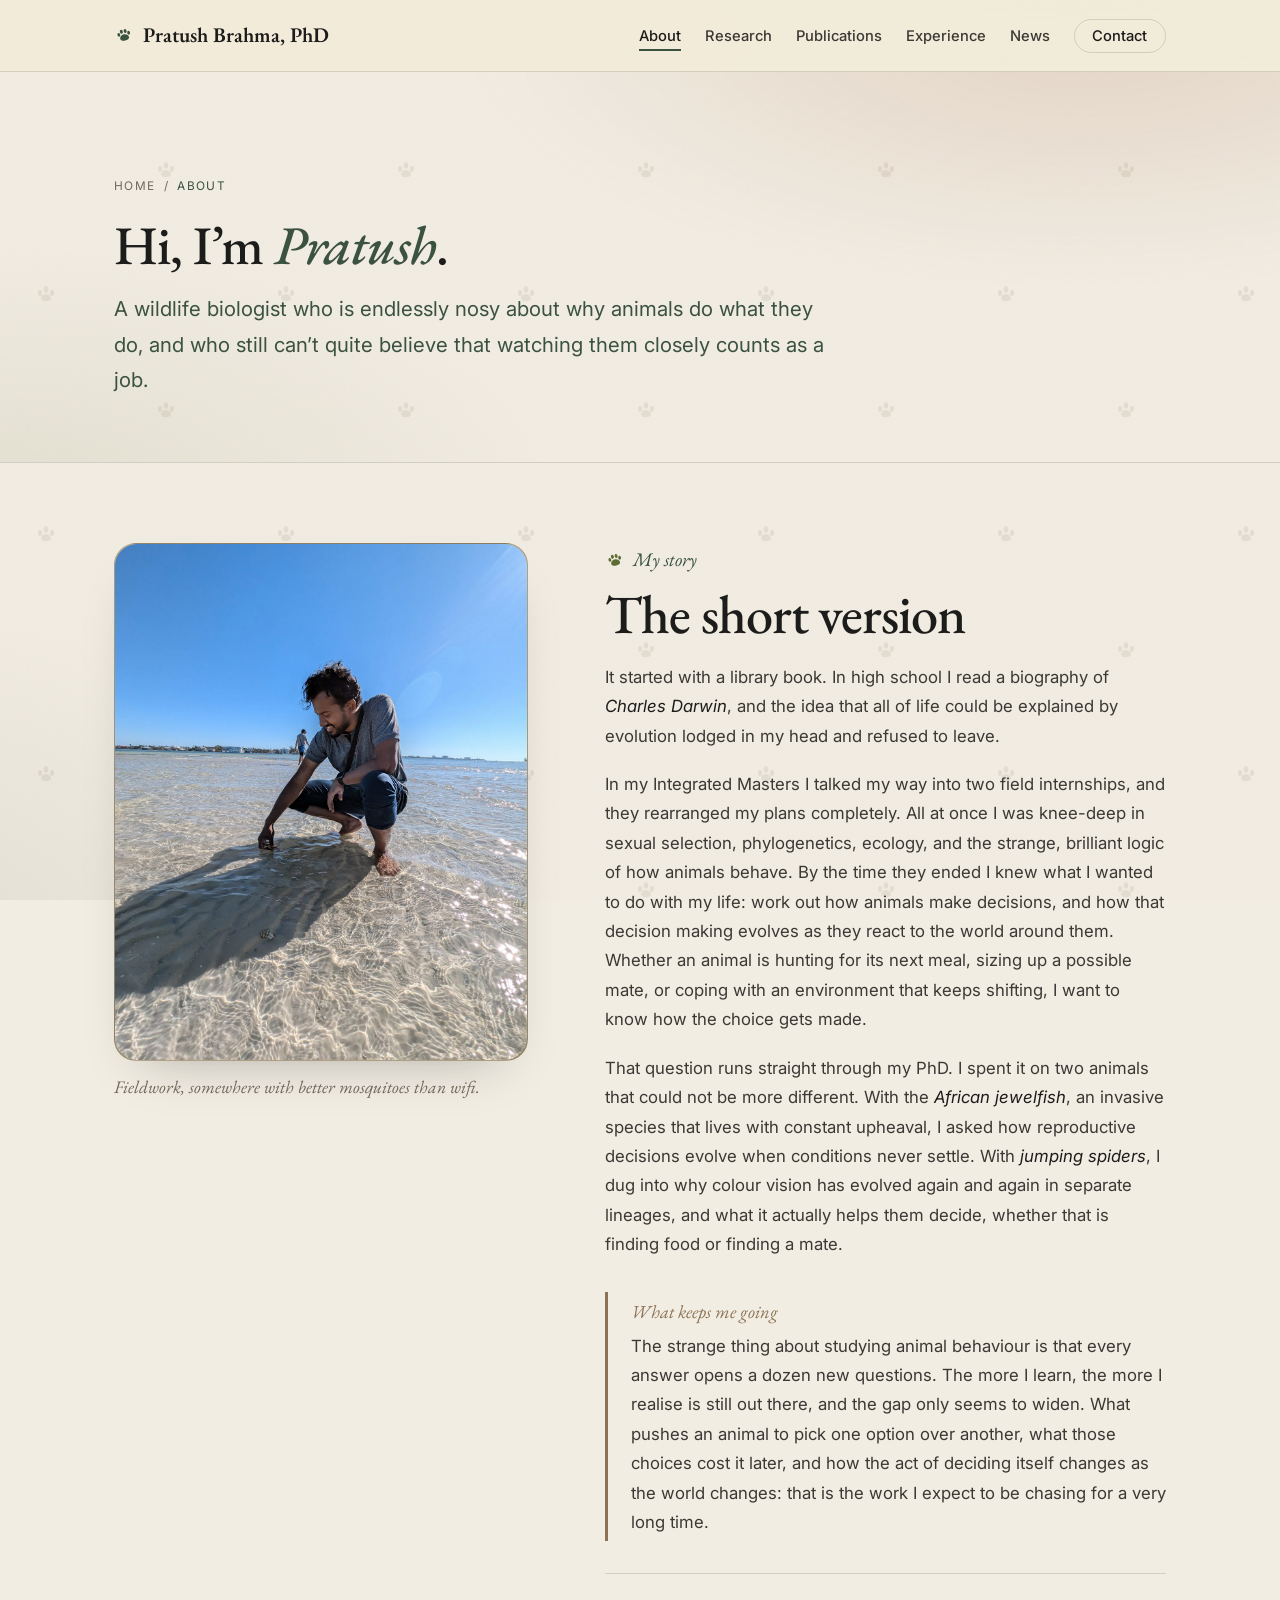
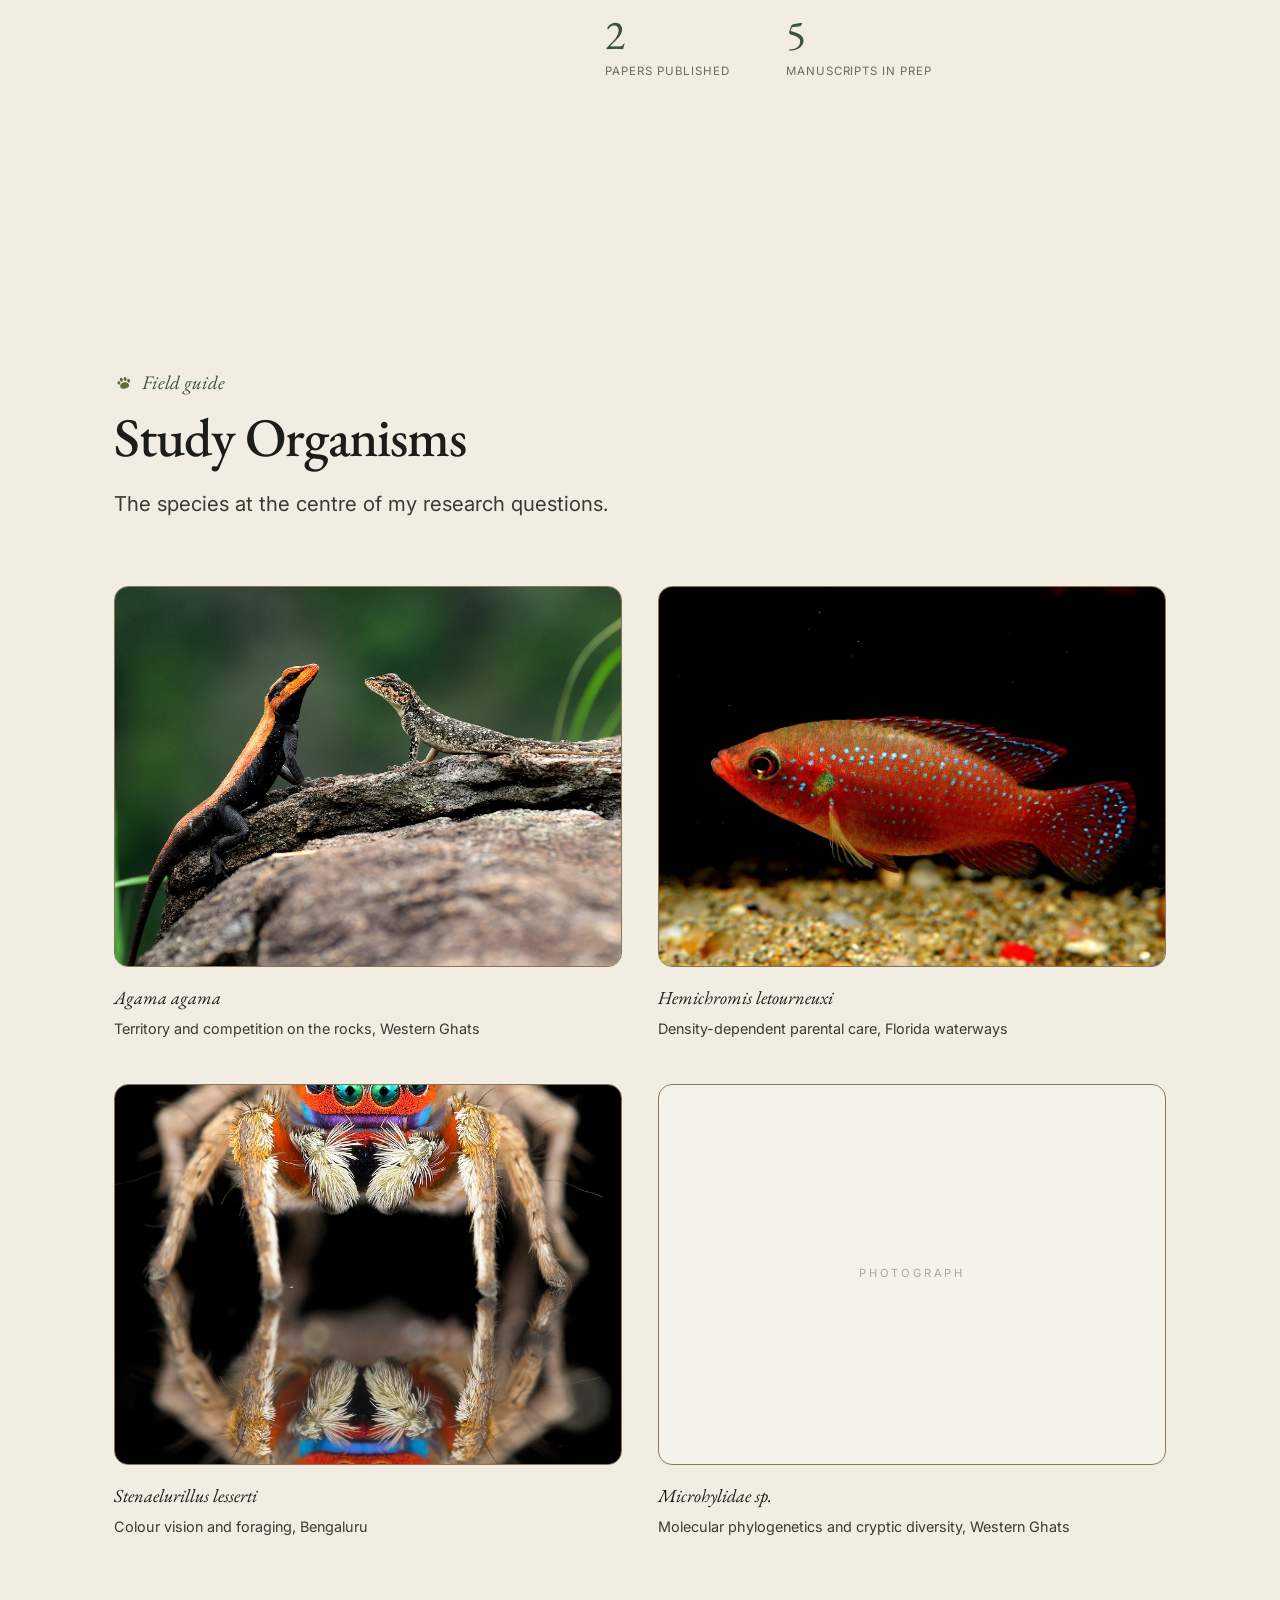
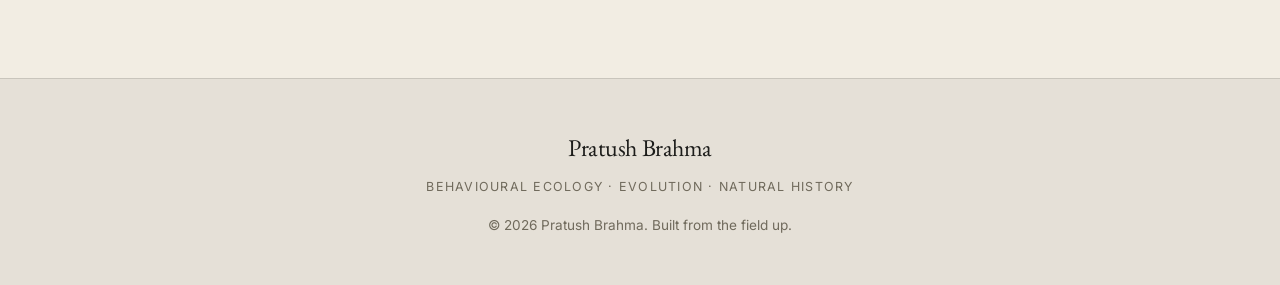
==== commit 7d58fc89: "Remove homepage hero headline, About favourites section, and Gallery page Retires the gallery featur" ====
--- a/about.html
+++ b/about.html
@@ -158,27 +158,6 @@
       </div>
     </section>
 
-    <section class="section field-notes" aria-labelledby="path-heading">
-      <div class="section__wrap">
-        <div class="section__head">
-          <p class="section__kicker reveal" data-reveal>Snapshots</p>
-          <h2 class="section__title reveal" data-reveal id="path-heading">A few of my favourites</h2>
-          <p class="section__lead reveal" data-reveal>The animals and places that made me the biologist I am &mdash; more in the full gallery.</p>
-        </div>
-        <div class="gallery-grid">
-          <a href="gallery.html" class="plate plate--jewel reveal" data-reveal><span>African jewelfish · invasion models</span></a>
-          <a href="gallery.html" class="plate plate--spider reveal" data-reveal data-reveal-delay="1"><span>Jumping spiders · colour vision</span></a>
-          <a href="gallery.html" class="plate plate--agama reveal" data-reveal data-reveal-delay="2"><span>Rock agamas · competition</span></a>
-          <a href="gallery.html" class="plate plate--termite reveal" data-reveal data-reveal-delay="3"><span>Termites · spider prey</span></a>
-          <a href="gallery.html" class="plate plate--frog reveal" data-reveal data-reveal-delay="4"><span>Microhylid frogs · phylogenetics</span></a>
-          <a href="gallery.html" class="plate plate--mouse reveal" data-reveal data-reveal-delay="5"><span>Mice · angiogenesis models</span></a>
-        </div>
-        <div style="margin-top:2.5rem;display:flex;gap:1rem;flex-wrap:wrap">
-          <a href="gallery.html" class="btn btn--primary">View full gallery →</a>
-          <a href="research.html" class="btn btn--ghost">See the research →</a>
-        </div>
-      </div>
-    </section>
   </main>
 
   <footer class="footer">
--- a/style.css
+++ b/style.css
@@ -1209,49 +1209,6 @@
   margin: 0;
 }
 
-/* =========================================================
-   GALLERY (field notebook plates)
-   ========================================================= */
-.gallery-grid {
-  display: grid;
-  grid-template-columns: repeat(auto-fill, minmax(220px, 1fr));
-  gap: 1rem;
-}
-.plate {
-  aspect-ratio: 1;
-  border-radius: var(--radius);
-  border: 1px solid var(--line);
-  position: relative;
-  overflow: hidden;
-  display: grid;
-  place-items: end start;
-  transition: transform 0.4s var(--ease), border-color 0.4s var(--ease),
-              box-shadow 0.4s var(--ease);
-}
-.plate:hover, .plate:focus-visible {
-  transform: translateY(-6px);
-  border-color: var(--accent);
-  box-shadow: 0 22px 44px -28px rgba(28, 28, 26, 0.3);
-}
-.plate span {
-  position: relative;
-  z-index: 1;
-  margin: 0.9rem;
-  font-family: var(--font-mono);
-  font-size: 0.74rem;
-  letter-spacing: 0.04em;
-  color: var(--paper);
-  background: rgba(14,28,19,0.6);
-  padding: 0.3rem 0.6rem;
-  border-radius: 6px;
-}
-.plate--jewel   { background: linear-gradient(135deg, var(--jewel), var(--jewel-d)); }
-.plate--spider  { background: linear-gradient(135deg, var(--spider), var(--spider-d)); }
-.plate--agama   { background: linear-gradient(135deg, var(--agama), var(--agama-d)); }
-.plate--termite { background: linear-gradient(135deg, var(--termite), var(--termite-d)); }
-.plate--frog    { background: linear-gradient(135deg, var(--frog), var(--frog-d)); }
-.plate--mouse   { background: linear-gradient(135deg, var(--mouse), var(--mouse-d)); }
-
 /* Back to top */
 .to-top {
   display: inline-flex;
@@ -1376,107 +1333,6 @@
   transition: border-color 300ms var(--ease), color 300ms var(--ease);
 }
 .note__btn:hover { border-color: var(--accent); color: var(--accent-warm); }
-
-/* =========================================================
-   GALLERY: clickable shots + lightbox
-   ========================================================= */
-.gallery-filters { display: flex; flex-wrap: wrap; gap: 0.5rem; margin-bottom: 2rem; }
-.shots {
-  display: grid;
-  grid-template-columns: repeat(auto-fill, minmax(240px, 1fr));
-  gap: 1rem;
-}
-.shot {
-  position: relative;
-  display: block;
-  width: 100%;
-  aspect-ratio: 4 / 3;
-  border: 1px solid var(--line);
-  border-radius: var(--radius);
-  overflow: hidden;
-  cursor: pointer;
-  padding: 0;
-  background: var(--surface);
-  transition: transform 0.35s var(--ease), border-color 0.35s var(--ease);
-}
-.shot.is-tall { aspect-ratio: 3 / 4; }
-.shot:hover { transform: translateY(-4px); border-color: var(--accent); }
-.shot img {
-  position: absolute;
-  inset: 0;
-  width: 100%;
-  height: 100%;
-  object-fit: cover;
-  display: block;
-  z-index: 1;
-}
-.shot__ph { position: absolute; inset: 0; z-index: 0; }
-.shot__ph--jewel   { background: linear-gradient(135deg, var(--jewel), var(--jewel-d)); }
-.shot__ph--spider  { background: linear-gradient(135deg, var(--spider), var(--spider-d)); }
-.shot__ph--agama   { background: linear-gradient(135deg, var(--agama), var(--agama-d)); }
-.shot__ph--frog    { background: linear-gradient(135deg, var(--frog), var(--frog-d)); }
-.shot__ph--termite { background: linear-gradient(135deg, var(--termite), var(--termite-d)); }
-.shot__ph--forest  { background: linear-gradient(135deg, var(--green-500), var(--green-900)); }
-.shot__ph::after {
-  content: "ADD PHOTO";
-  position: absolute;
-  inset: 0;
-  display: grid;
-  place-items: center;
-  font-family: var(--font-mono);
-  font-size: 0.7rem;
-  letter-spacing: 0.2em;
-  color: rgba(244,239,228,0.5);
-}
-.shot__cap {
-  position: absolute;
-  left: 0; right: 0; bottom: 0;
-  z-index: 2;
-  padding: 1.3rem 0.9rem 0.8rem;
-  font-size: 0.82rem;
-  color: var(--paper);
-  text-align: left;
-  background: linear-gradient(0deg, rgba(8,16,11,0.85), transparent);
-}
-
-/* Lightbox (dark viewer, standard) */
-.lightbox {
-  position: fixed;
-  inset: 0;
-  z-index: 200;
-  display: none;
-  place-items: center;
-  padding: clamp(1rem, 4vw, 3rem);
-  background: rgba(20, 18, 14, 0.94);
-  backdrop-filter: blur(6px);
-}
-.lightbox.is-open { display: grid; }
-.lightbox__inner { max-width: 1000px; width: 100%; text-align: center; }
-.lightbox__media {
-  width: 100%;
-  max-height: 74vh;
-  aspect-ratio: 3 / 2;
-  object-fit: cover;
-  border-radius: var(--radius);
-  border: 1px solid rgba(247, 243, 232, 0.2);
-}
-.lightbox__media--ph { display: grid; place-items: center; }
-.lightbox__cap { margin-top: 1rem; color: rgba(247, 243, 232, 0.85); font-size: 0.95rem; }
-.lightbox__close {
-  position: absolute;
-  top: clamp(1rem, 3vw, 2rem);
-  right: clamp(1rem, 3vw, 2rem);
-  width: 46px;
-  height: 46px;
-  border-radius: 50%;
-  border: 1.5px solid rgba(247, 243, 232, 0.4);
-  background: #26241e;
-  color: var(--hero-ink);
-  font-size: 1.4rem;
-  cursor: pointer;
-  transition: border-color 300ms var(--ease-out), color 300ms var(--ease-out);
-}
-.lightbox__close:hover { border-color: var(--hero-accent-warm); color: var(--hero-accent-warm); }
 
 /* =========================================================
    NEWS / UPDATES FEED
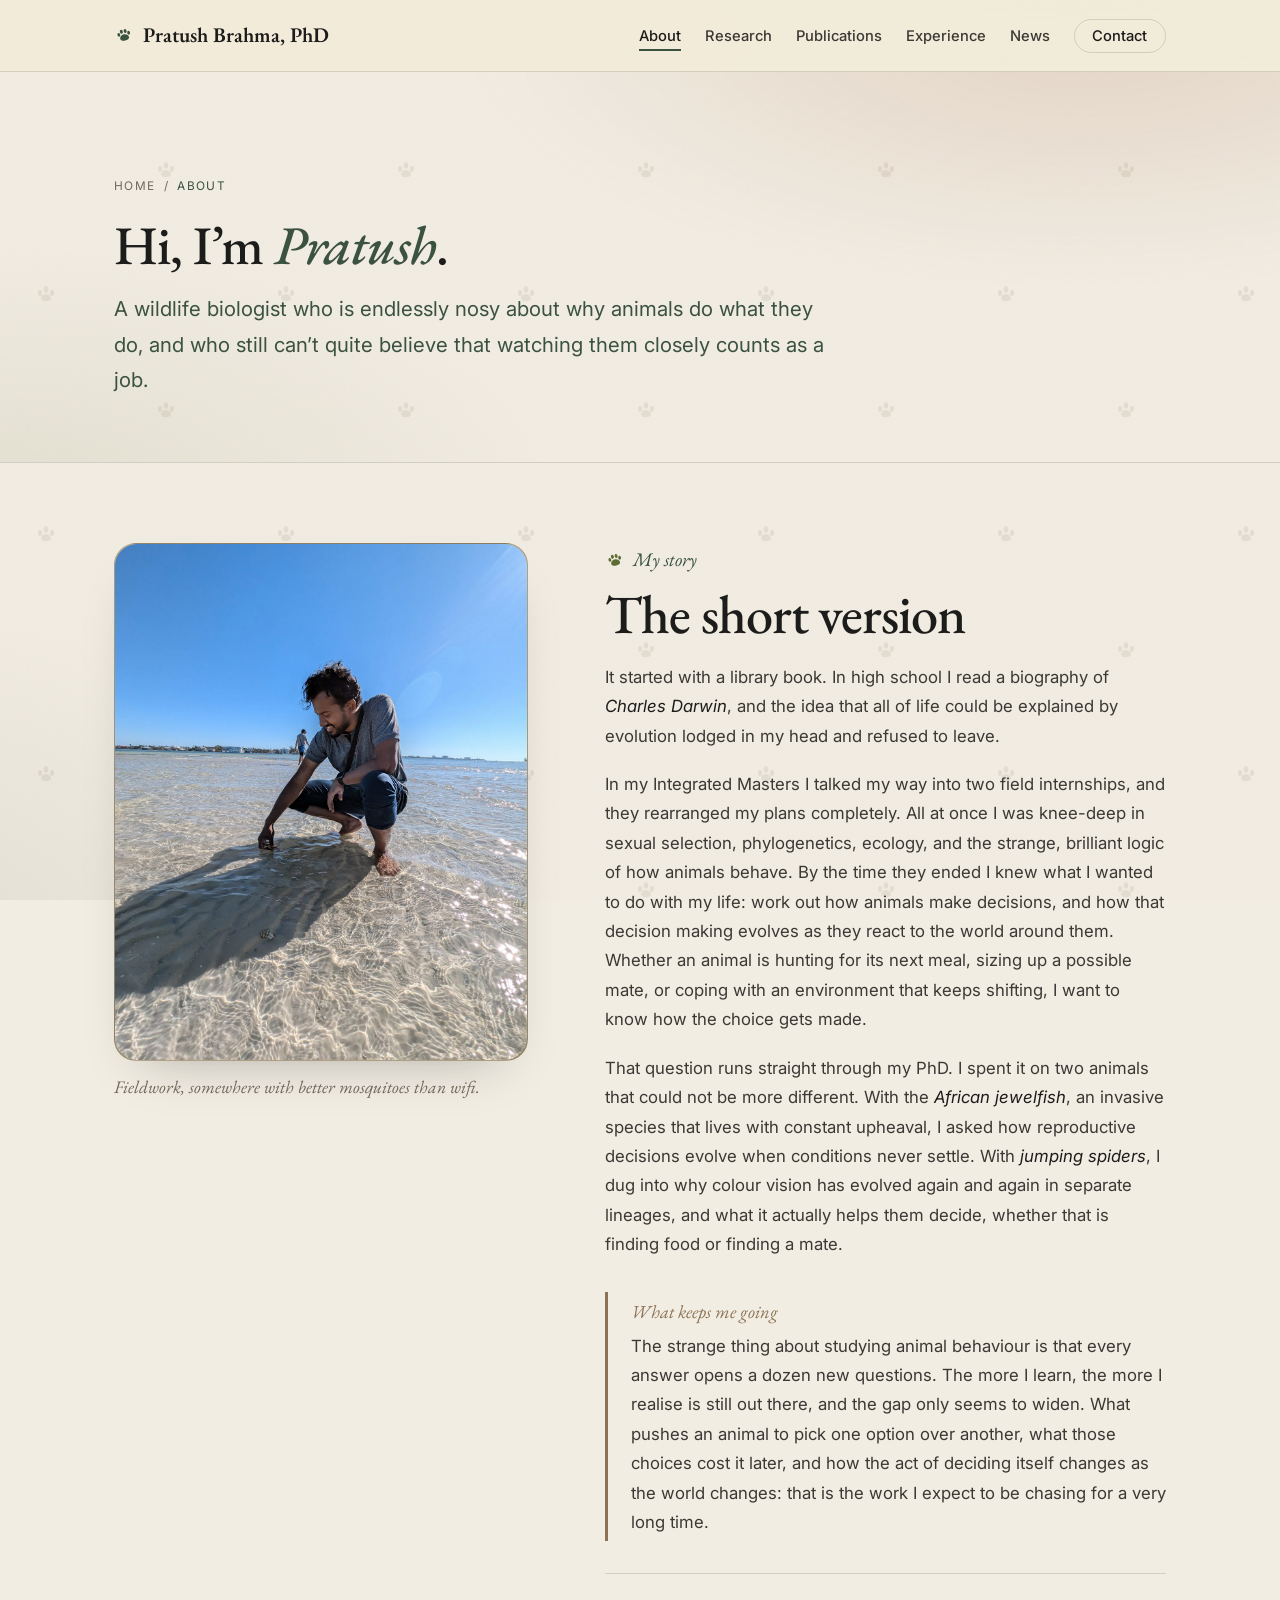
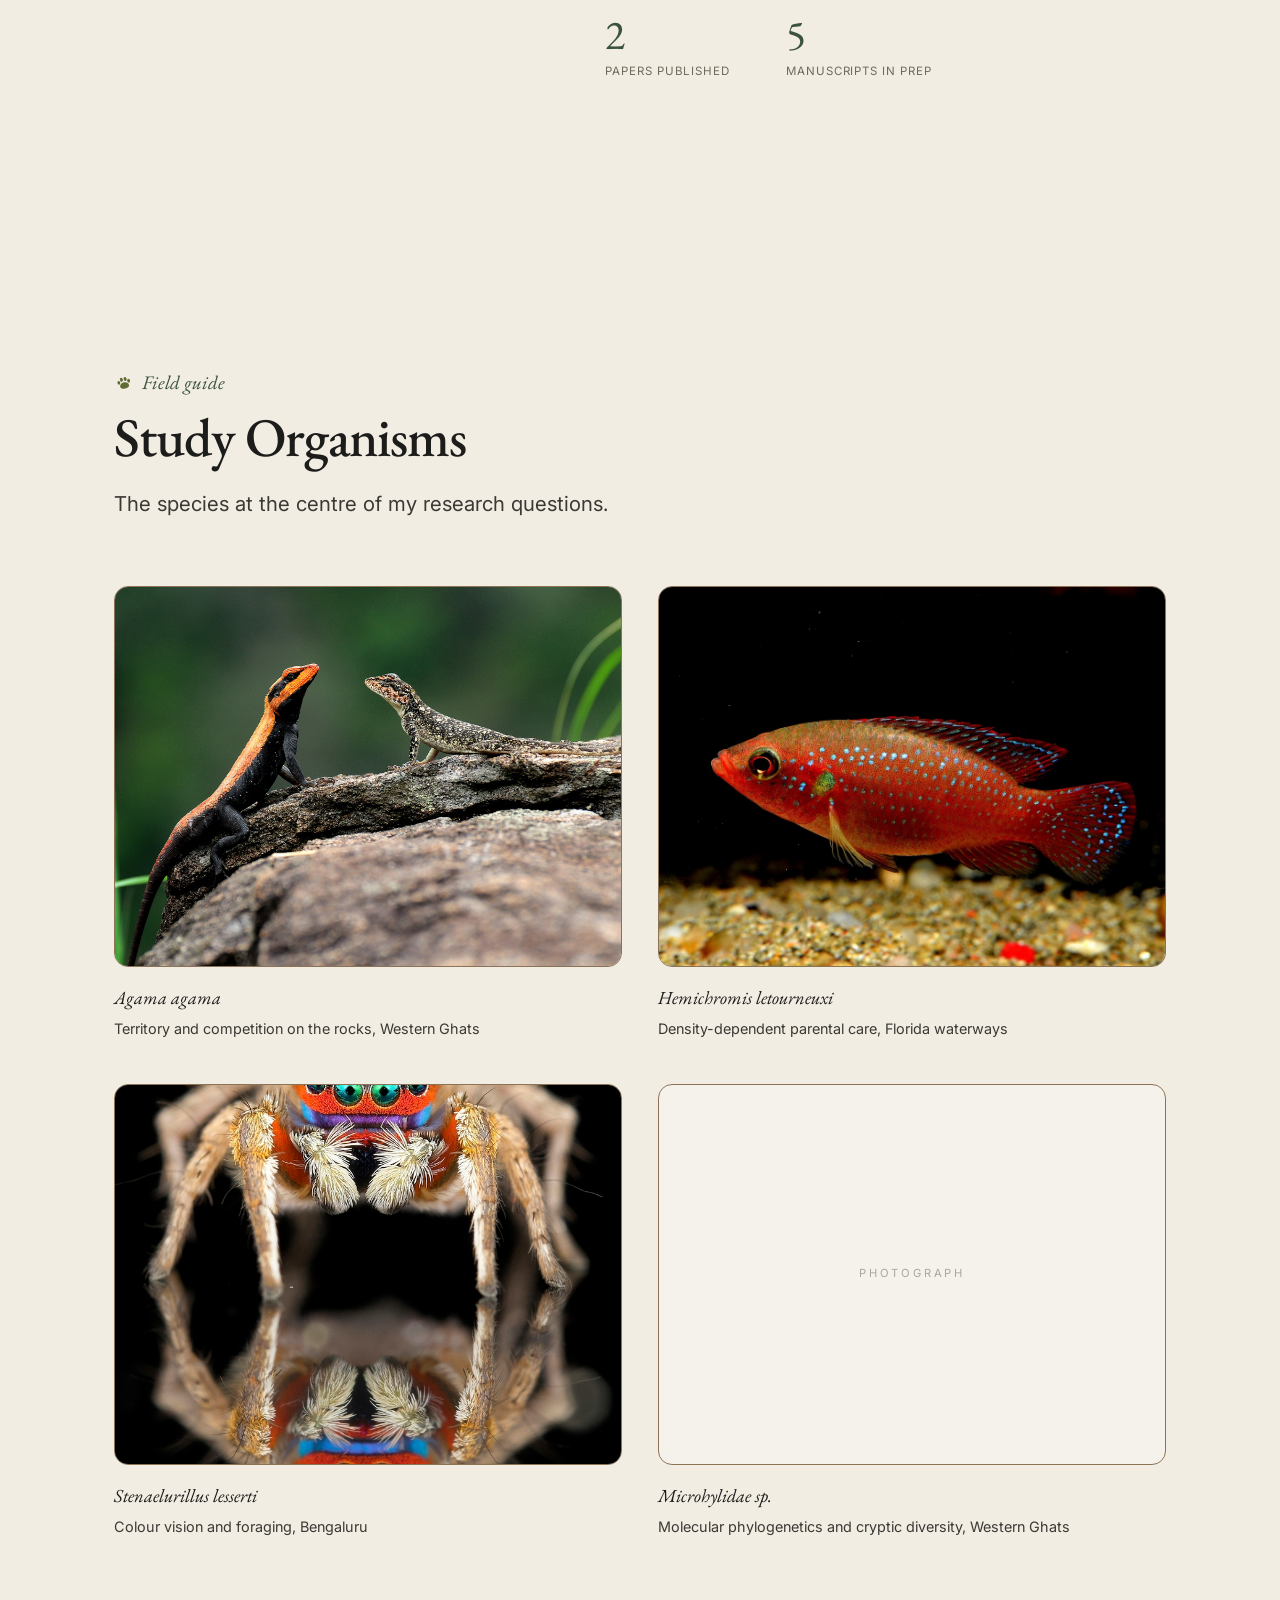
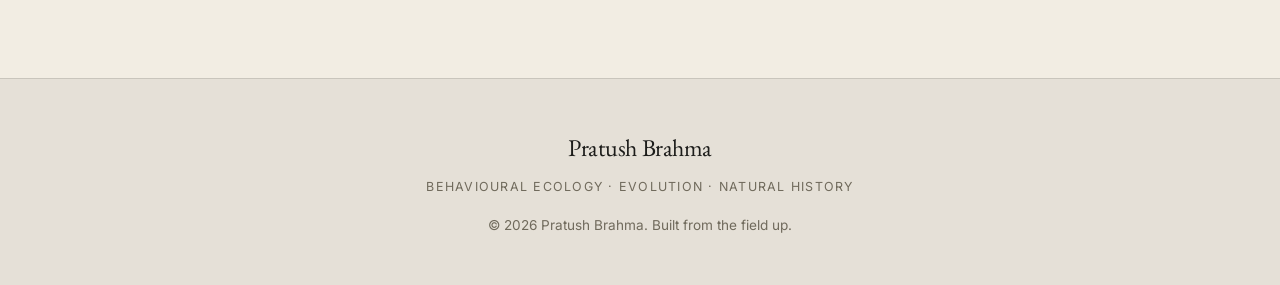
==== commit de4e826f: "Fix mobile sidebar menu contrast — opaque background, overlay, z-index correction Co-Authored-By: Cl" ====
--- a/about.html
+++ b/about.html
@@ -35,6 +35,7 @@
         <li><a href="contact.html" class="nav__cta">Contact</a></li>
       </ul>
     </nav>
+    <div class="nav__overlay" id="navOverlay" aria-hidden="true"></div>
   </header>
 
   <main id="main">
--- a/style.css
+++ b/style.css
@@ -856,7 +856,7 @@
 }
 
 @media (max-width: 980px) {
-  .nav__toggle { display: flex; }
+  .nav__toggle { display: flex; z-index: 1001; }
   .nav__menu {
     position: fixed;
     inset: 0 0 0 auto;
@@ -866,16 +866,41 @@
     justify-content: center;
     gap: 2rem;
     padding: 2rem var(--gutter);
-    background: var(--parchment);
+    background: var(--parchment); /* solid, opaque — never transparent */
     border-left: 1px solid var(--line);
     transform: translateX(100%);
     transition: transform 0.4s var(--ease);
-    z-index: 105;
+    z-index: 1000;
   }
   .nav__menu.is-open { transform: translateX(0); }
-  .nav__menu a { display: block; padding: 10px 0; font-size: 1.2rem; color: var(--text); } /* ~44px tap height */
-  .nav__menu a:hover,
-  .nav__menu a[aria-current="page"] { color: var(--accent); }
+
+  /* Dims and separates the page content behind the open sidebar; tapping it closes the menu (see script.js). */
+  .nav__overlay {
+    position: fixed;
+    inset: 0;
+    background: rgba(28, 28, 26, 0.55);
+    z-index: 999;
+    opacity: 0;
+    visibility: hidden;
+    transition: opacity 250ms var(--ease-out), visibility 250ms var(--ease-out);
+  }
+  .nav__overlay.is-open { opacity: 1; visibility: visible; }
+
+  /* !important here beats .site-header.is-scrolled .nav__menu a[color rules],
+     which are unguarded by a media query and otherwise win on inner pages
+     (every inner page's header carries is-scrolled from first paint). */
+  .nav__menu a {
+    display: block;
+    padding: 10px 12px;
+    margin: 0 -12px;
+    border-radius: 8px;
+    font-size: 1.2rem;
+    color: var(--text) !important;
+    background-color: transparent;
+    transition: color 300ms var(--ease-out), background-color 250ms var(--ease-out);
+  } /* ~44px tap height */
+  .nav__menu a:hover { background-color: rgba(59, 82, 64, 0.12); }
+  .nav__menu a[aria-current="page"] { color: var(--accent) !important; }
   .nav__cta { color: var(--text) !important; }
 
   .pub { grid-template-columns: 1fr; gap: 0.5rem; }
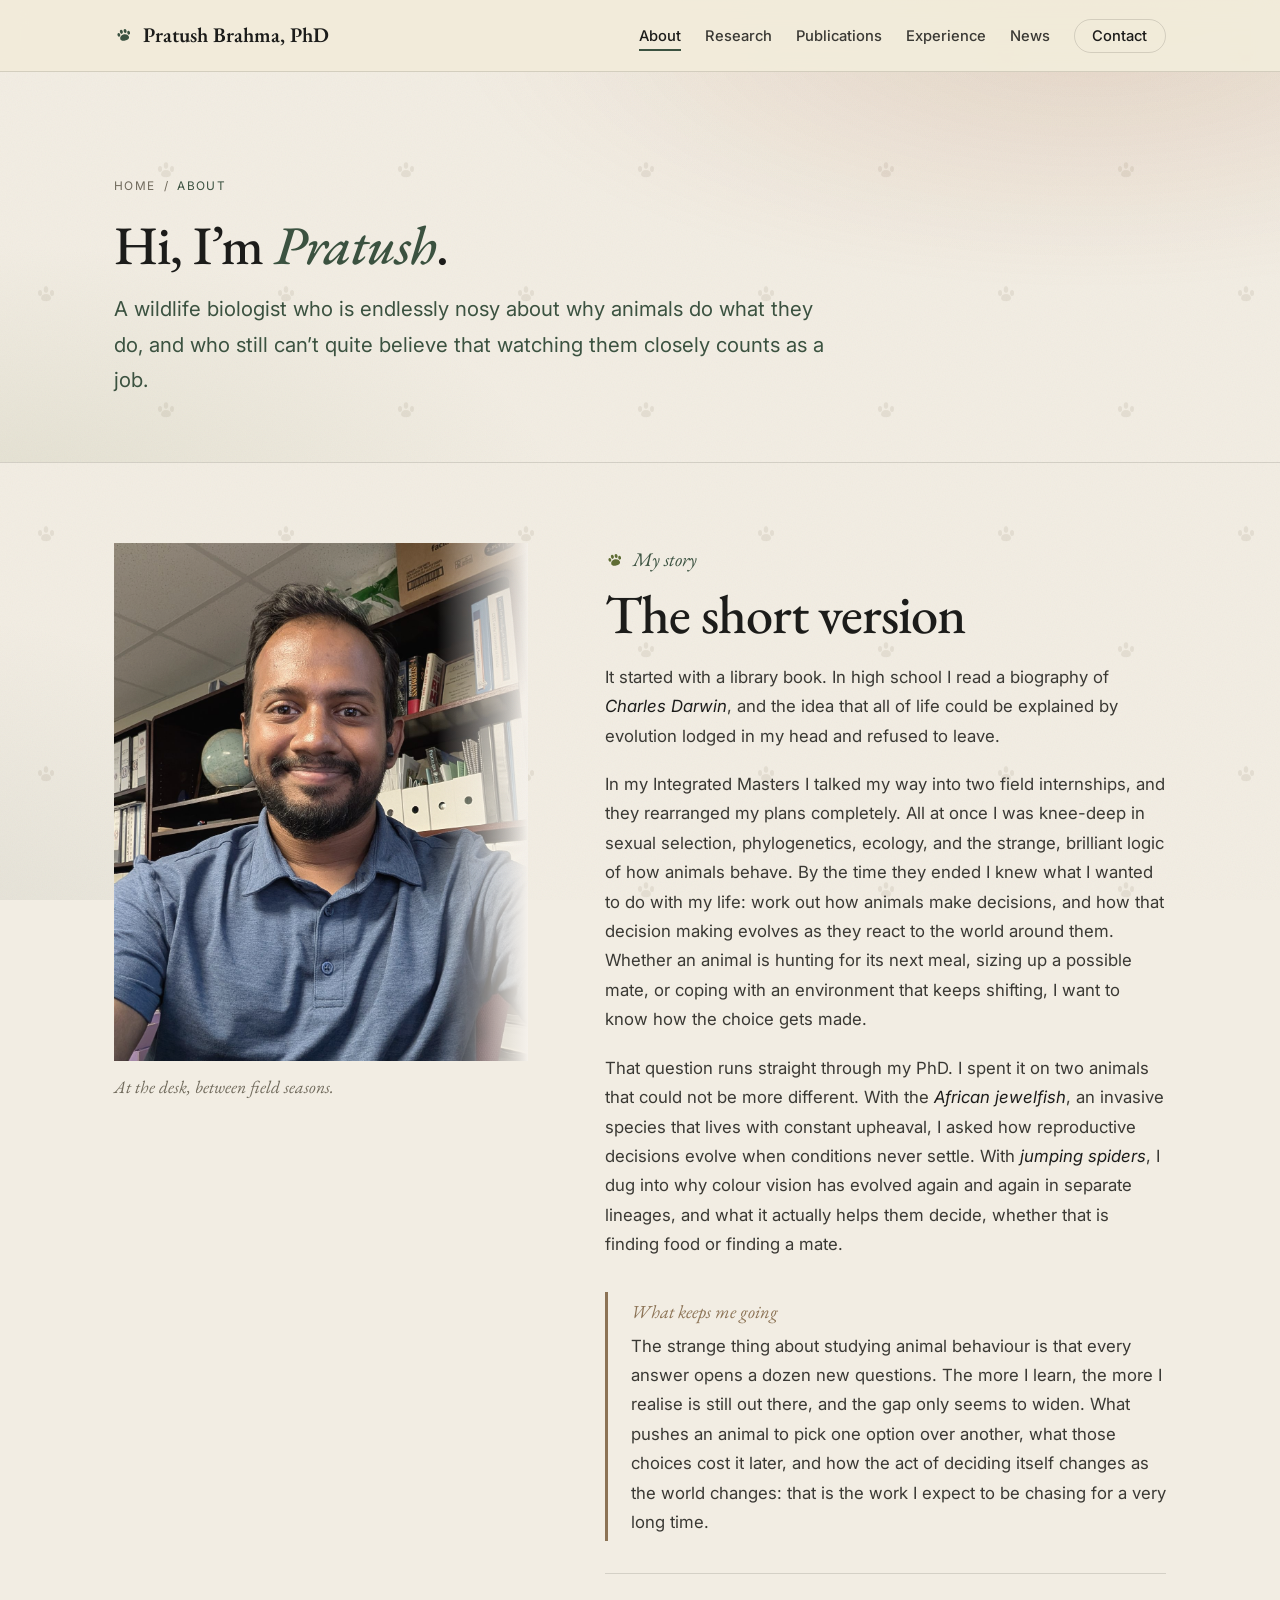
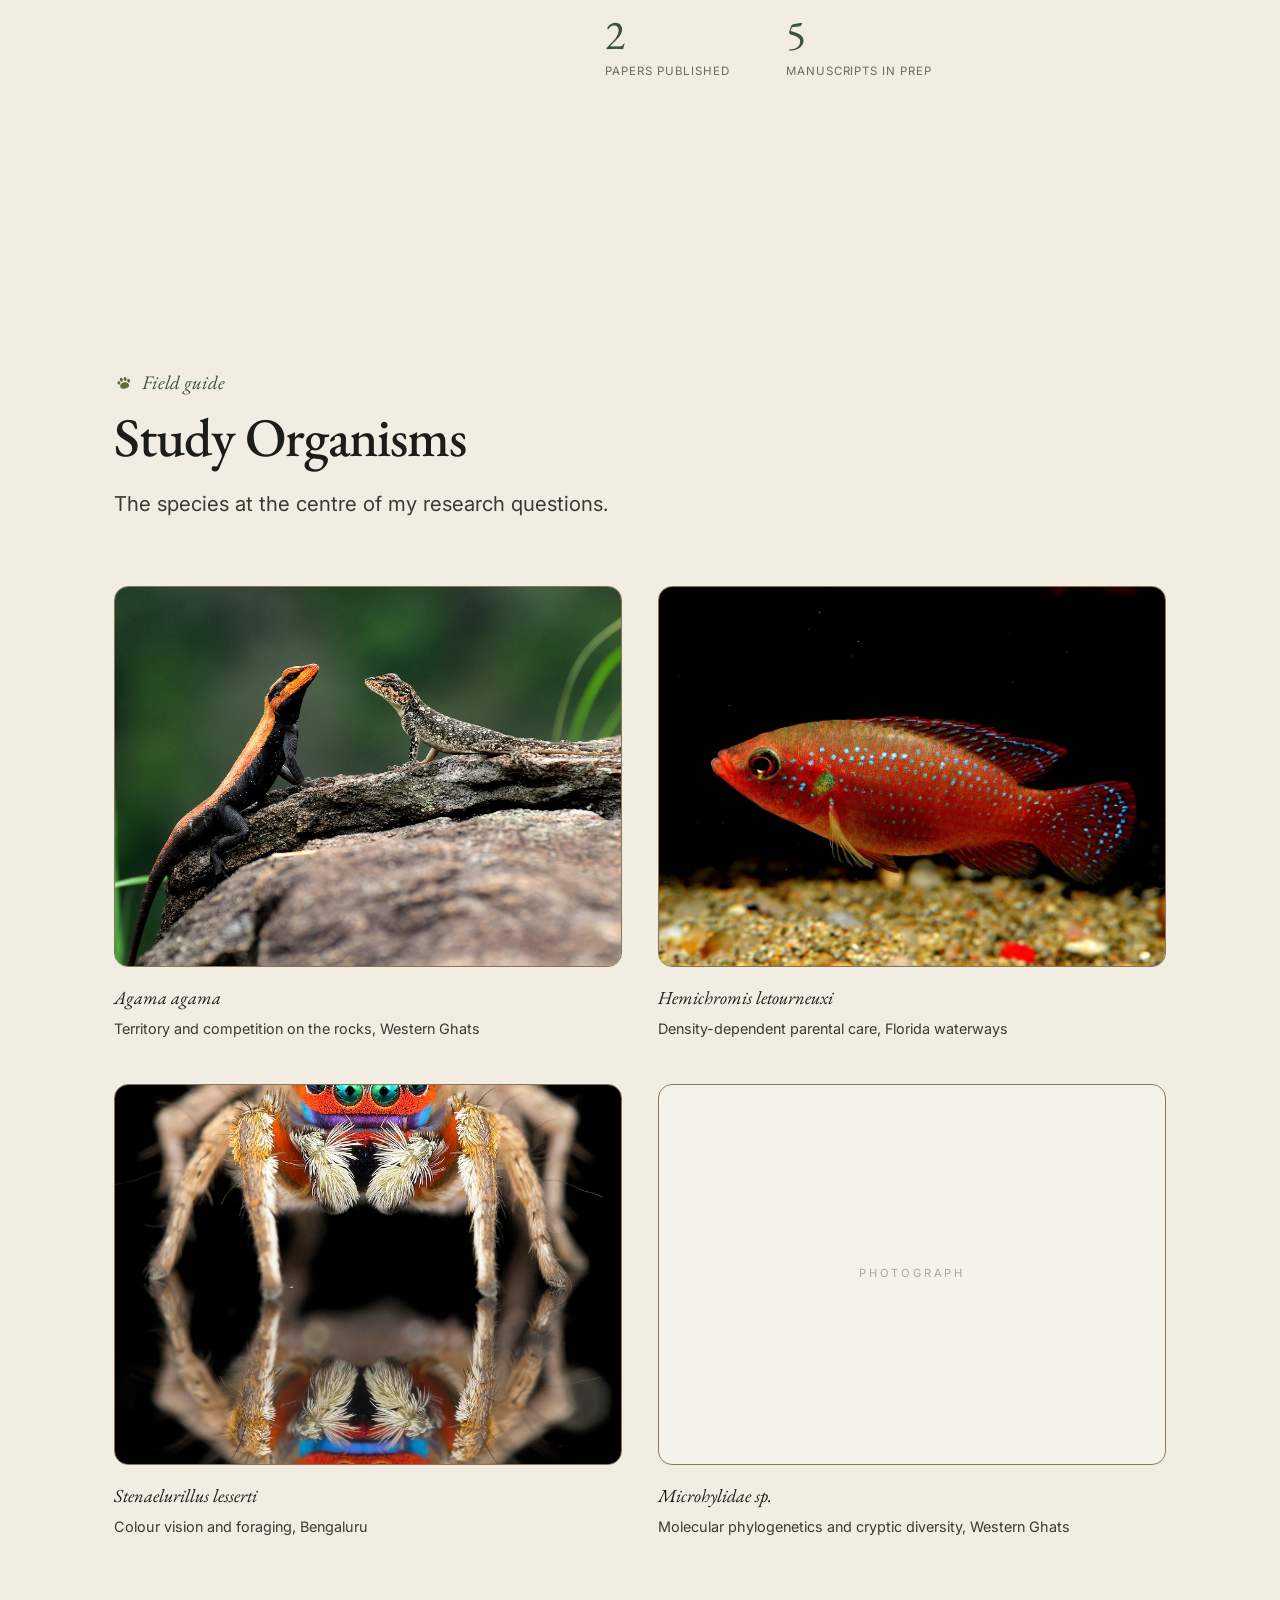
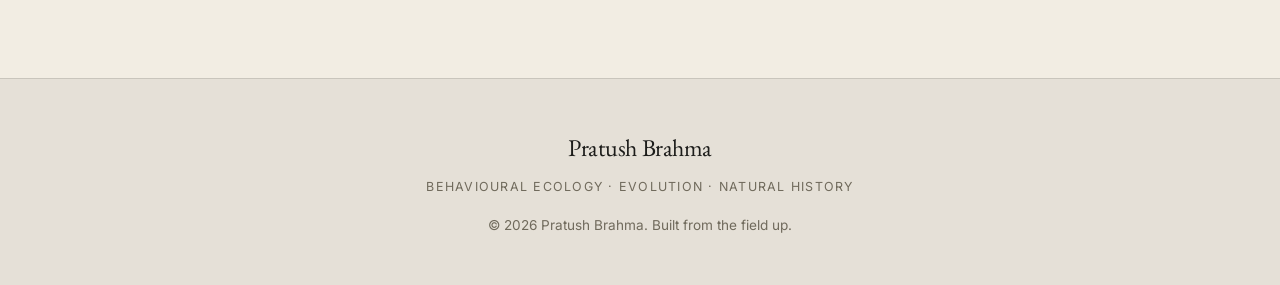
==== commit 826b47ef: "Add portrait to landing page and about page — design-selected layout applied Co-Authored-By: Claude " ====
--- a/about.html
+++ b/about.html
@@ -56,10 +56,10 @@
     <section class="section about" aria-labelledby="about-heading">
       <div class="section__wrap about__grid">
         <div class="about__media reveal" data-reveal>
-          <div class="about__photo" role="img" aria-label="Portrait of Pratush Brahma in the field">
-            <img class="about__photo-img" src="images/hero/portrait.jpg" alt="Portrait of Pratush Brahma crouching in shallow water during fieldwork" onerror="this.remove()" />
+          <div class="about__photo" role="img" aria-label="Portrait of Pratush Brahma at his desk">
+            <img class="about__photo-img" src="images/about/portrait.jpg" alt="Pratush Brahma, behavioural ecologist" onerror="this.remove()" />
           </div>
-          <p class="about__caption">Fieldwork, somewhere with better mosquitoes than wifi.</p>
+          <p class="about__caption">At the desk, between field seasons.</p>
         </div>
 
         <div class="about__body">
--- a/style.css
+++ b/style.css
@@ -344,89 +344,49 @@
 .nav__toggle[aria-expanded="true"] .nav__toggle-bar:nth-child(3) { transform: translateY(-7px) rotate(-45deg); }
 
 /* =========================================================
-   HERO (kept dark and immersive; light text over a photo)
+   HERO (editorial split on the parchment ground, matching the About
+   page's portrait treatment; collapses to a centred stacked portrait
+   over bio text on mobile)
    ========================================================= */
 .hero {
   position: relative;
   min-height: 100vh;
   min-height: 100svh;
+  display: grid;
+  grid-template-columns: 1fr 1fr;
+  background: var(--parchment);
+  border-bottom: 1px solid var(--line);
+  overflow: hidden;
+}
+.hero__bio {
+  position: relative;
+  z-index: 1;
   display: flex;
-  align-items: center;
-  overflow: hidden;
-  isolation: isolate;
-}
-.hero__bg {
-  position: absolute;
-  inset: -10% 0 -10% 0;
-  z-index: -3;
-  background:
-    radial-gradient(120% 90% at 70% 10%, rgba(140, 115, 85, 0.16), transparent 55%),
-    radial-gradient(120% 120% at 15% 90%, rgba(59, 82, 64, 0.30), transparent 50%),
-    linear-gradient(160deg, rgba(12,26,17,0.55), rgba(22,41,28,0.30) 45%, rgba(12,26,17,0.80)),
-    url("images/habitat.jpg"),
-    linear-gradient(160deg, #0c1a11 0%, var(--green-800) 45%, #0c1a11 100%);
-  background-size: cover;
-  background-position: center;
-  will-change: transform;
-}
-.hero__veil {
-  position: absolute;
-  inset: 0;
-  z-index: -2;
-  /* The 35% stop used to fall below the hero's text content (eyebrow, name,
-     then tagline) and only had to keep the photo readable as a photo there.
-     With the eyebrow and name removed, the vertically-centered bio text now
-     sits across that exact band, so it needs the same legibility floor as
-     the darker top and bottom stops, not a deliberately faint "window". */
-  background:
-    linear-gradient(180deg, rgba(14,28,19,0.55) 0%, rgba(14,28,19,0.6) 35%, rgba(14,28,19,0.85) 100%);
-}
-.hero__grain {
-  position: absolute;
-  inset: 0;
-  z-index: -1;
-  opacity: 0.05;
-  pointer-events: none;
-  background-image: url("data:image/svg+xml,%3Csvg xmlns='http://www.w3.org/2000/svg' width='120' height='120'%3E%3Cfilter id='n'%3E%3CfeTurbulence type='fractalNoise' baseFrequency='0.9' numOctaves='3' stitchTiles='stitch'/%3E%3C/filter%3E%3Crect width='100%25' height='100%25' filter='url(%23n)'/%3E%3C/svg%3E");
-}
-.hero__inner {
-  max-width: var(--maxw);
-  margin: 0 auto;
-  padding: calc(var(--header-h) + 1.5rem) var(--gutter) clamp(4rem, 11vh, 7.5rem);
-  width: 100%;
+  flex-direction: column;
+  justify-content: center;
+  max-width: 640px;
+  padding: calc(var(--header-h) + 2rem) clamp(1.5rem, 4vw, 3.5rem) clamp(3rem, 8vh, 5rem) var(--gutter);
 }
 .hero__eyebrow {
-  display: flex;
-  align-items: center;
-  gap: 0.85rem;
   font-family: var(--font-display);
   font-style: italic;
-  font-size: 1.4rem;
-  color: var(--hero-accent);
-  margin-bottom: 1.3rem;
-  max-width: 40ch;
-}
-.hero__eyebrow-line { width: 38px; height: 2px; border-radius: 2px; background: var(--hero-accent-line); display: inline-block; flex: 0 0 auto; }
-.hero__title {
-  font-size: var(--fs-hero);
-  font-weight: 400;
-  line-height: 0.94;
-  letter-spacing: -0.03em;
-  margin-bottom: 1.8rem;
-  color: var(--hero-ink);
-}
-.hero__title span { display: block; }
-.hero__title--accent {
-  font-style: italic;
-  font-weight: 400;
-  color: var(--hero-accent-warm);
+  font-size: 1.15rem;
+  color: var(--accent);
+  margin-bottom: 0.85rem;
+}
+.hero__name {
+  font-family: var(--font-display);
+  font-size: clamp(1.7rem, 2.6vw, 2.2rem);
+  font-weight: 500;
+  color: var(--text);
+  margin-bottom: 1.1rem;
+  letter-spacing: -0.01em;
 }
 .hero__tagline {
   max-width: 62ch;
   font-size: 1.05rem;
   line-height: 1.8;
-  color: rgba(247, 243, 232, 0.9);
-  text-shadow: 0 1px 4px rgba(0, 0, 0, 0.55);
+  color: var(--text-dim);
   font-weight: 300;
   margin-bottom: 2.5rem;
 }
@@ -436,11 +396,57 @@
 }
 .hero__actions { display: flex; flex-wrap: wrap; gap: 1rem; }
 .hero .btn { font-size: 1rem; padding: 0.85rem 2rem; }
-.hero .btn--ghost { border-color: rgba(247, 243, 232, 0.5); color: var(--hero-ink); text-shadow: 0 1px 4px rgba(0, 0, 0, 0.55); }
+.hero .btn--ghost { border-color: var(--line); color: var(--text); }
 .hero .btn--ghost:hover {
-  border-color: var(--hero-accent-warm);
-  color: var(--hero-accent-warm);
-  box-shadow: 0 14px 28px -18px rgba(0, 0, 0, 0.45);
+  border-color: var(--accent);
+  color: var(--accent);
+  box-shadow: 0 14px 28px -18px rgba(28, 28, 26, 0.25);
+}
+
+/* Portrait: a flush, full-height panel on the right half at desktop width,
+   same treatment as the About page's photo. The seam-side (left) edge
+   fades into the bio panel's parchment ground so the two halves don't
+   read as a hard cut; the outer edge stays a clean crop. */
+.hero__portrait-panel {
+  position: relative;
+  z-index: 1;
+}
+.hero__portrait {
+  width: 100%;
+  height: 100%;
+  object-fit: cover;
+  object-position: center top;
+  display: block;
+  filter: sepia(8%) contrast(0.96);
+}
+.hero__portrait-panel::before {
+  content: "";
+  position: absolute;
+  inset: 0;
+  width: 22%;
+  background: linear-gradient(90deg, var(--parchment), transparent);
+  pointer-events: none;
+}
+
+@media (max-width: 860px) {
+  .hero { grid-template-columns: 1fr; }
+  .hero__bio {
+    max-width: none;
+    text-align: center;
+    padding: calc(var(--header-h) + 1.5rem) var(--gutter) clamp(3rem, 9vh, 5rem);
+  }
+  .hero__actions { justify-content: center; }
+
+  /* Stacks above the bio text, centred, capped at 280px regardless of
+     which portrait option is in play. */
+  .hero__portrait-panel {
+    order: -1;
+    width: 100%;
+    max-width: 280px;
+    aspect-ratio: 4 / 5;
+    margin: 0 auto 1.5rem;
+  }
+  .hero__portrait-panel::before { content: none; }
 }
 
 .hero__scroll {
@@ -452,8 +458,7 @@
   flex-direction: column;
   align-items: center;
   gap: 0.8rem;
-  color: var(--hero-ink-faint);
-  text-shadow: 0 1px 4px rgba(0, 0, 0, 0.55);
+  color: var(--text-muted);
 }
 .hero__scroll-text {
   font-family: var(--font-display);
@@ -464,7 +469,7 @@
 .hero__scroll-cue {
   width: 24px;
   height: 38px;
-  border: 1.5px solid rgba(247, 243, 232, 0.6);
+  border: 1.5px solid var(--line);
   border-radius: 999px;
   display: flex;
   justify-content: center;
@@ -474,7 +479,7 @@
   width: 4px;
   height: 8px;
   border-radius: 999px;
-  background: var(--hero-accent-warm);
+  background: var(--accent-warm);
   animation: scrollDot 1.8s var(--ease) infinite;
 }
 @keyframes scrollDot {
@@ -513,15 +518,25 @@
   align-items: start;
 }
 .about__media { position: sticky; top: calc(var(--header-h) + 2rem); }
+/* Editorial full-bleed plate — no border, no shadow at rest (the purest
+   form of the Flat-Until-Touched rule); a soft gradient fades its seam-side
+   (right) edge into the parchment page ground instead of a hard card cut. */
 .about__photo {
   aspect-ratio: 4 / 5;
-  border-radius: var(--radius-lg);
+  overflow: hidden;
   background:
     radial-gradient(80% 60% at 30% 20%, rgba(176,86,46,0.18), transparent 60%),
     linear-gradient(160deg, #cdbf9e, #9c8b6a);
-  border: 1px solid var(--line);
-  box-shadow: 0 24px 50px -30px rgba(28, 28, 26, 0.35);
   position: relative;
+}
+.about__photo::before {
+  content: "";
+  position: absolute;
+  top: 0; right: 0; bottom: 0;
+  z-index: 2;
+  width: 22%;
+  background: linear-gradient(90deg, transparent, var(--parchment));
+  pointer-events: none;
 }
 .about__photo::after {
   content: "PORTRAIT";
@@ -540,7 +555,8 @@
   width: 100%;
   height: 100%;
   object-fit: cover;
-  border-radius: inherit;
+  object-position: center top;
+  filter: sepia(8%) contrast(0.96);
   z-index: 1;
 }
 .about__caption {
@@ -851,7 +867,8 @@
    ========================================================= */
 @media (max-width: 900px) {
   .about__grid { grid-template-columns: 1fr; }
-  .about__media { position: static; max-width: 360px; }
+  .about__media { position: static; max-width: 280px; margin: 0 auto; }
+  .about__photo::before { content: none; }
   .contact__grid { grid-template-columns: 1fr; }
 }
 
@@ -863,9 +880,11 @@
     width: min(78vw, 320px);
     flex-direction: column;
     align-items: flex-start;
-    justify-content: center;
+    /* flex-start (not center) + a top pad that just clears the toggle button,
+       so "About" sits near the top of the panel instead of floating mid-screen. */
+    justify-content: flex-start;
     gap: 2rem;
-    padding: 2rem var(--gutter);
+    padding: calc(var(--header-h) + 0.75rem) var(--gutter) 2rem;
     background: var(--parchment); /* solid, opaque — never transparent */
     border-left: 1px solid var(--line);
     transform: translateX(100%);
@@ -1479,7 +1498,6 @@
     scroll-behavior: auto !important;
   }
   .reveal { opacity: 1; transform: none; }
-  .hero__bg { transform: none !important; }
   .zone-wave-a, .zone-wave-b, .zone-fish__tail { animation: none !important; }
   .zone-lizard__head.is-turning, .zone-spider__leg.is-twitching, .zone-mouse__pulse.is-pulsing circle { animation: none !important; }
   /* View-transition pseudo-elements live outside the document tree — the
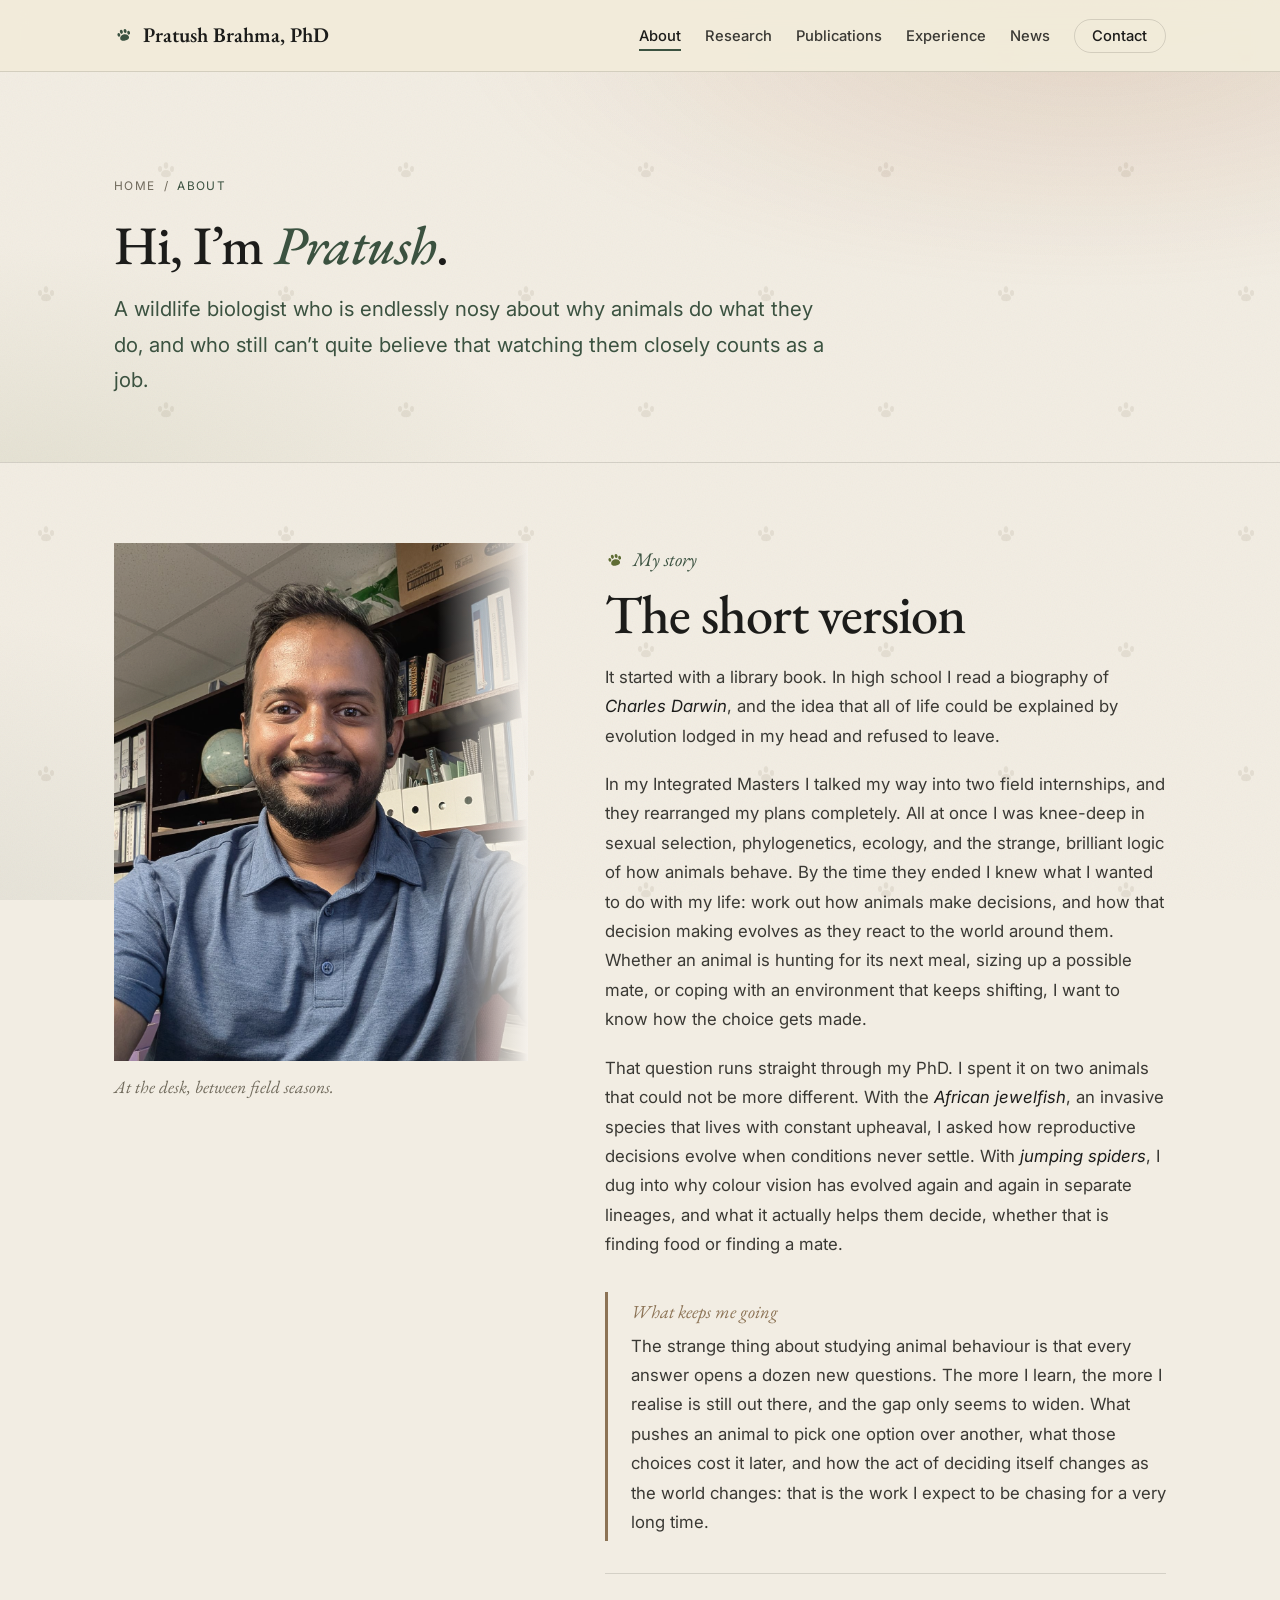
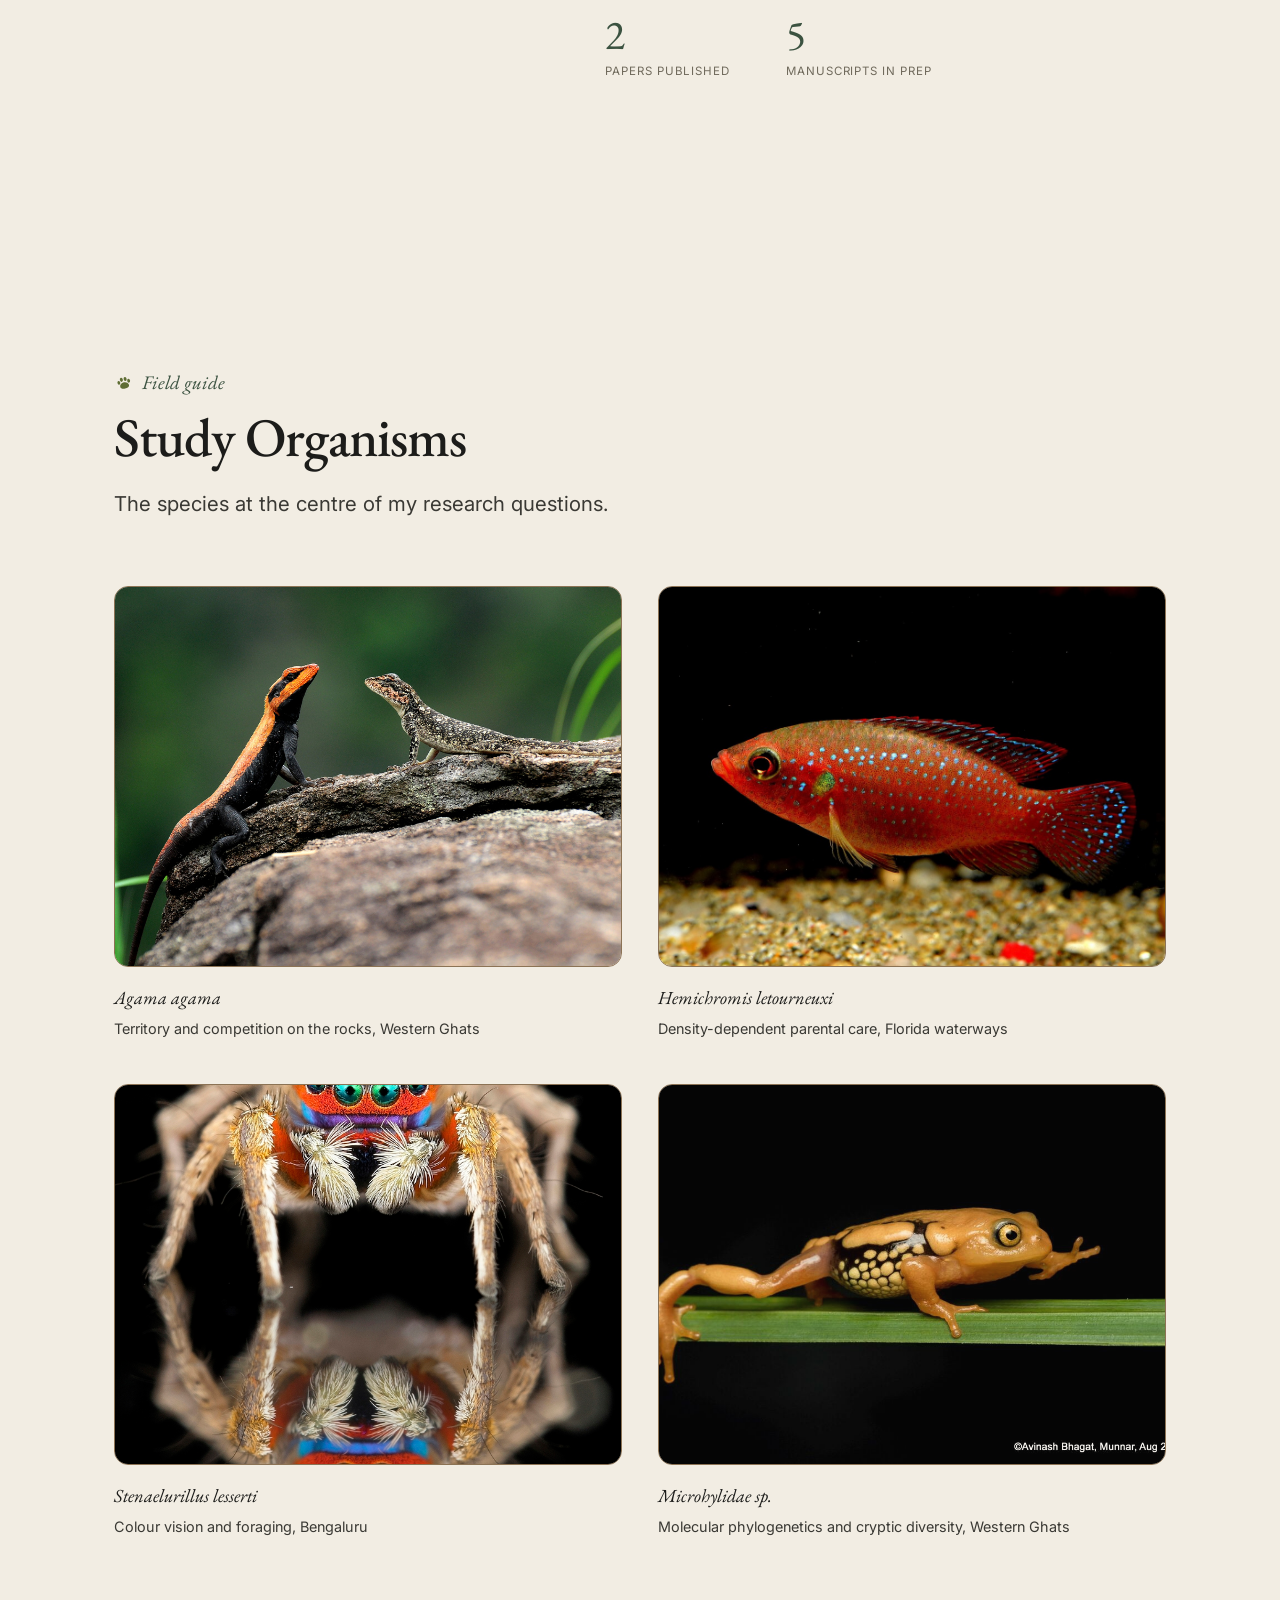
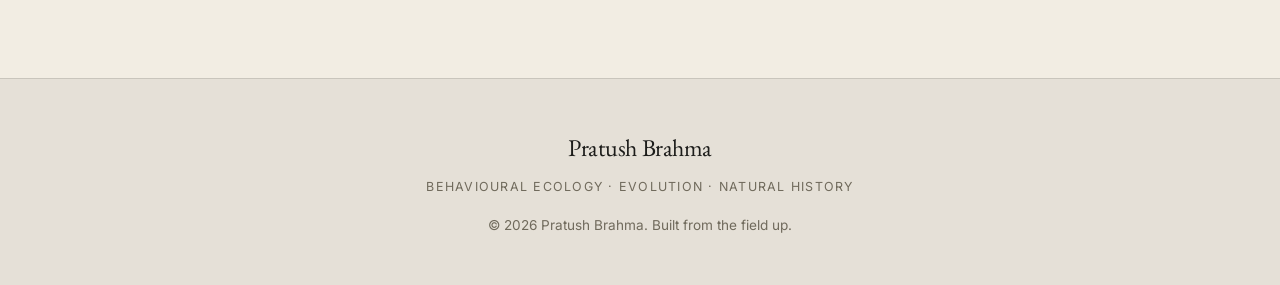
==== commit d44607cf: "Remove view research CTA, reorder species, add microhylid frog photograph" ====
--- a/about.html
+++ b/about.html
@@ -148,7 +148,7 @@
           </figure>
           <figure class="study-card reveal" data-reveal data-reveal-delay="3">
             <div class="study-card__frame">
-              <img class="study-card__img" src="images/microhylidae.jpg" alt="A microhylid frog" loading="lazy" onerror="this.remove()" />
+              <img class="study-card__img study-card__img--frog" src="images/microhylid-frog.jpg" alt="Microhylid frog, Western Ghats, India" loading="lazy" onerror="this.remove()" />
             </div>
             <figcaption>
               <p class="study-card__name"><em>Microhylidae sp.</em></p>
--- a/style.css
+++ b/style.css
@@ -654,6 +654,7 @@
   background-image: url("data:image/svg+xml,%3Csvg xmlns='http://www.w3.org/2000/svg' width='80' height='80'%3E%3Cfilter id='n'%3E%3CfeTurbulence type='fractalNoise' baseFrequency='0.85' numOctaves='2'/%3E%3C/filter%3E%3Crect width='100%25' height='100%25' filter='url(%23n)' opacity='0.5'/%3E%3C/svg%3E");
   mix-blend-mode: overlay;
 }
+.card__swatch-img--frog { object-position: center; filter: sepia(8%) contrast(0.96); }
 .card__swatch--jewel   { background: linear-gradient(135deg, var(--jewel), var(--jewel-d)); }
 .card__swatch--spider  { background: linear-gradient(135deg, var(--spider), var(--spider-d)); }
 .card__swatch--agama   { background: linear-gradient(135deg, var(--agama), var(--agama-d)); }
@@ -1237,6 +1238,7 @@
   object-fit: cover;
   z-index: 1;
 }
+.study-card__img--frog { object-position: center; filter: sepia(8%) contrast(0.96); }
 .study-card figcaption { margin-top: 0.9rem; }
 .study-card__name {
   font-family: var(--font-display);
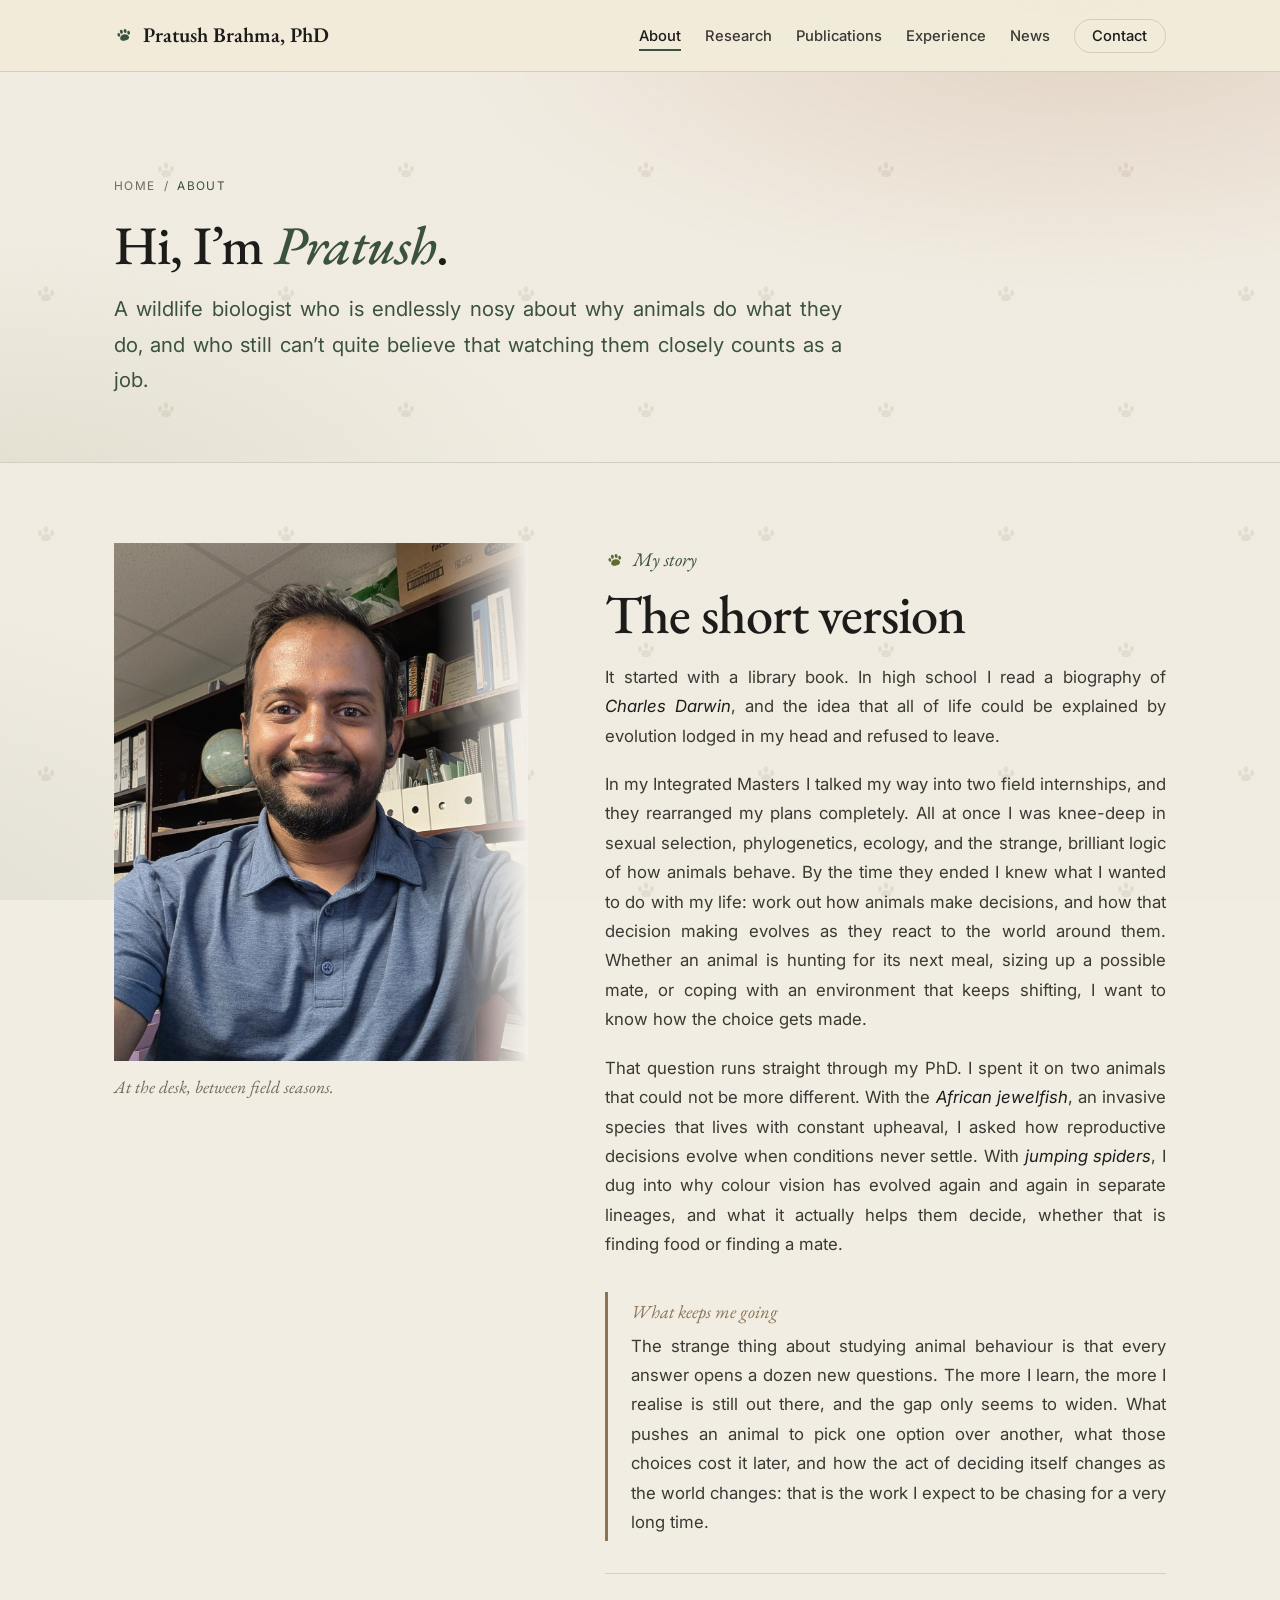
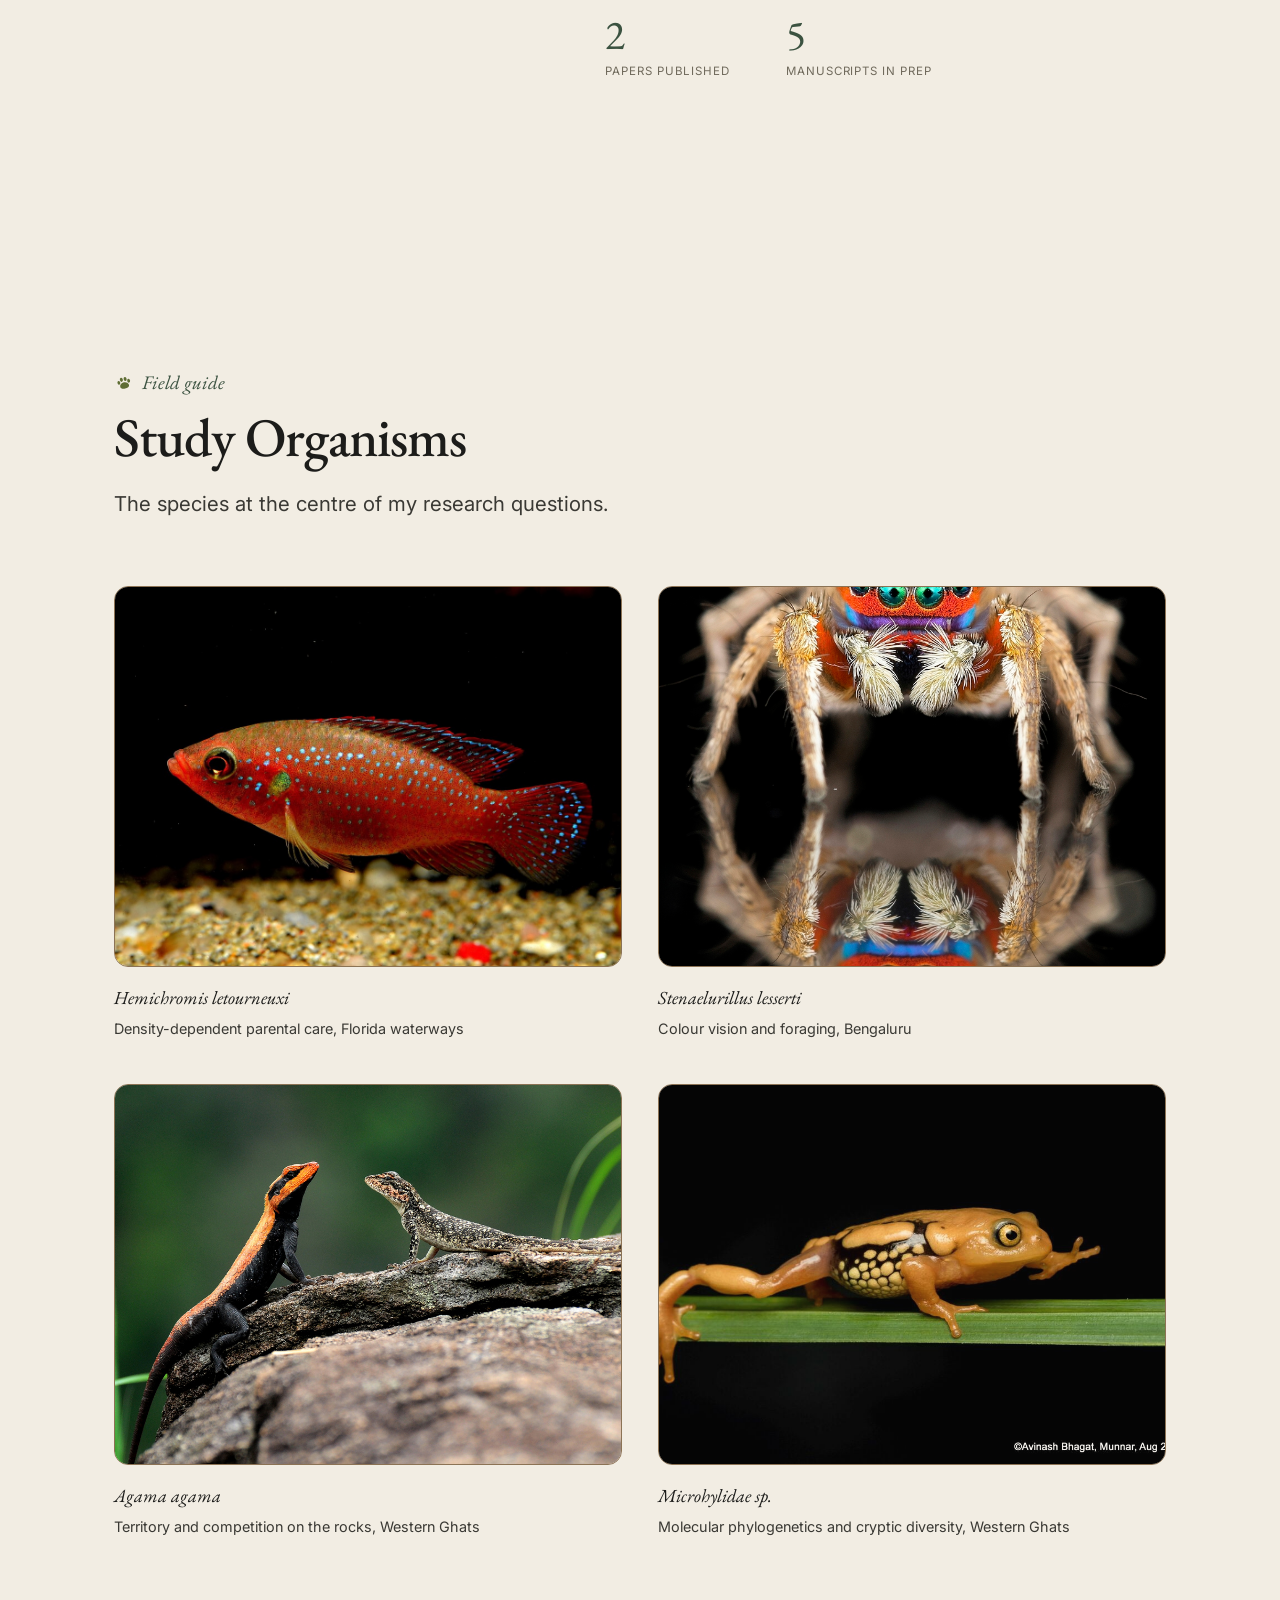
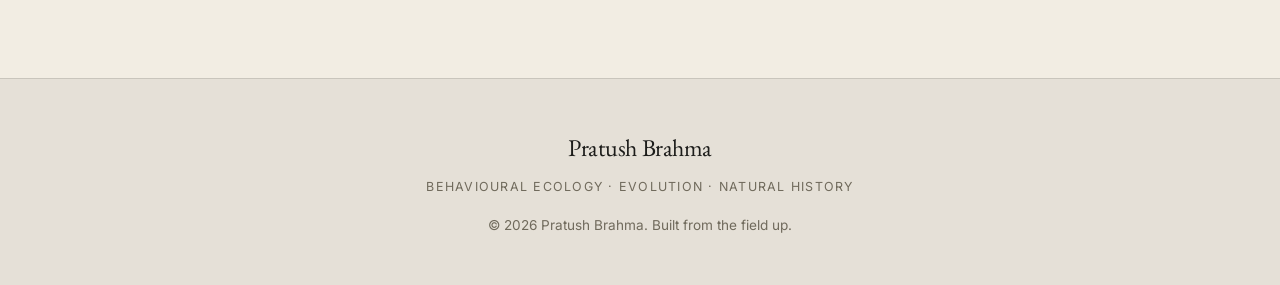
==== commit 7dbddde2: "Hero text update, scroll button fix, justified text, reorder species and research, restore hero gree" ====
--- a/about.html
+++ b/about.html
@@ -119,15 +119,6 @@
           <p class="section__lead reveal" data-reveal>The species at the centre of my research questions.</p>
         </div>
         <div class="study-grid">
-          <figure class="study-card reveal" data-reveal>
-            <div class="study-card__frame">
-              <img class="study-card__img" src="images/rockagamas.jpg" alt="A rock agama on a sun-baked boulder" loading="lazy" onerror="this.remove()" />
-            </div>
-            <figcaption>
-              <p class="study-card__name"><em>Agama agama</em></p>
-              <p class="study-card__caption">Territory and competition on the rocks, Western Ghats</p>
-            </figcaption>
-          </figure>
           <figure class="study-card reveal" data-reveal data-reveal-delay="1">
             <div class="study-card__frame">
               <img class="study-card__img" src="images/jewelfish.jpg" alt="A red African jewelfish with blue spots" loading="lazy" onerror="this.remove()" />
@@ -144,6 +135,15 @@
             <figcaption>
               <p class="study-card__name"><em>Stenaelurillus lesserti</em></p>
               <p class="study-card__caption">Colour vision and foraging, Bengaluru</p>
+            </figcaption>
+          </figure>
+          <figure class="study-card reveal" data-reveal>
+            <div class="study-card__frame">
+              <img class="study-card__img" src="images/rockagamas.jpg" alt="A rock agama on a sun-baked boulder" loading="lazy" onerror="this.remove()" />
+            </div>
+            <figcaption>
+              <p class="study-card__name"><em>Agama agama</em></p>
+              <p class="study-card__caption">Territory and competition on the rocks, Western Ghats</p>
             </figcaption>
           </figure>
           <figure class="study-card reveal" data-reveal data-reveal-delay="3">
--- a/style.css
+++ b/style.css
@@ -162,6 +162,29 @@
   letter-spacing: -0.02em;
 }
 
+/* Flowing paragraph text (bio copy, research/about descriptions, lead-ins)
+   reads as justified body text site-wide. Captions, specimen/species-name
+   labels, kickers, footer meta, and timeline/publication metadata are
+   single-line label content, not prose, so they're excluded below. */
+p { text-align: justify; }
+.hero__eyebrow,
+.section__kicker,
+.about__caption,
+.study-card__name,
+.study-card__caption,
+.field-finding__label,
+.footer__name,
+.footer__tag,
+.footer__copy,
+.tl-date,
+.tl-org,
+.role-card__meta,
+.role-card__sub,
+.pub__meta,
+.pub-list__empty {
+  text-align: inherit;
+}
+
 ::selection { background: var(--accent); color: var(--on-accent); }
 
 /* ---------- Accessibility helpers ---------- */
@@ -403,13 +426,17 @@
   box-shadow: 0 14px 28px -18px rgba(28, 28, 26, 0.25);
 }
 
-/* Portrait: a flush, full-height panel on the right half at desktop width,
-   same treatment as the About page's photo. The seam-side (left) edge
-   fades into the bio panel's parchment ground so the two halves don't
-   read as a hard cut; the outer edge stays a clean crop. */
+/* Portrait: a deep-green panel on the right half at desktop width, framing
+   the portrait with the site's forest-green accent so the hero reads as
+   two colour panels (parchment / forest green), not one flat page. The
+   seam-side (left) edge fades into the bio panel's parchment ground so
+   the two halves don't read as a hard cut; the outer edge stays a clean crop. */
 .hero__portrait-panel {
   position: relative;
   z-index: 1;
+  background: var(--accent);
+  padding: clamp(1rem, 2.4vw, 1.85rem);
+  box-sizing: border-box;
 }
 .hero__portrait {
   width: 100%;
@@ -417,6 +444,7 @@
   object-fit: cover;
   object-position: center top;
   display: block;
+  border-radius: var(--radius);
   filter: sepia(8%) contrast(0.96);
 }
 .hero__portrait-panel::before {
@@ -445,6 +473,8 @@
     max-width: 280px;
     aspect-ratio: 4 / 5;
     margin: 0 auto 1.5rem;
+    padding: 0.65rem;
+    border-radius: var(--radius);
   }
   .hero__portrait-panel::before { content: none; }
 }
@@ -454,6 +484,7 @@
   left: 50%;
   bottom: 2.2rem;
   transform: translateX(-50%);
+  z-index: 10;
   display: flex;
   flex-direction: column;
   align-items: center;
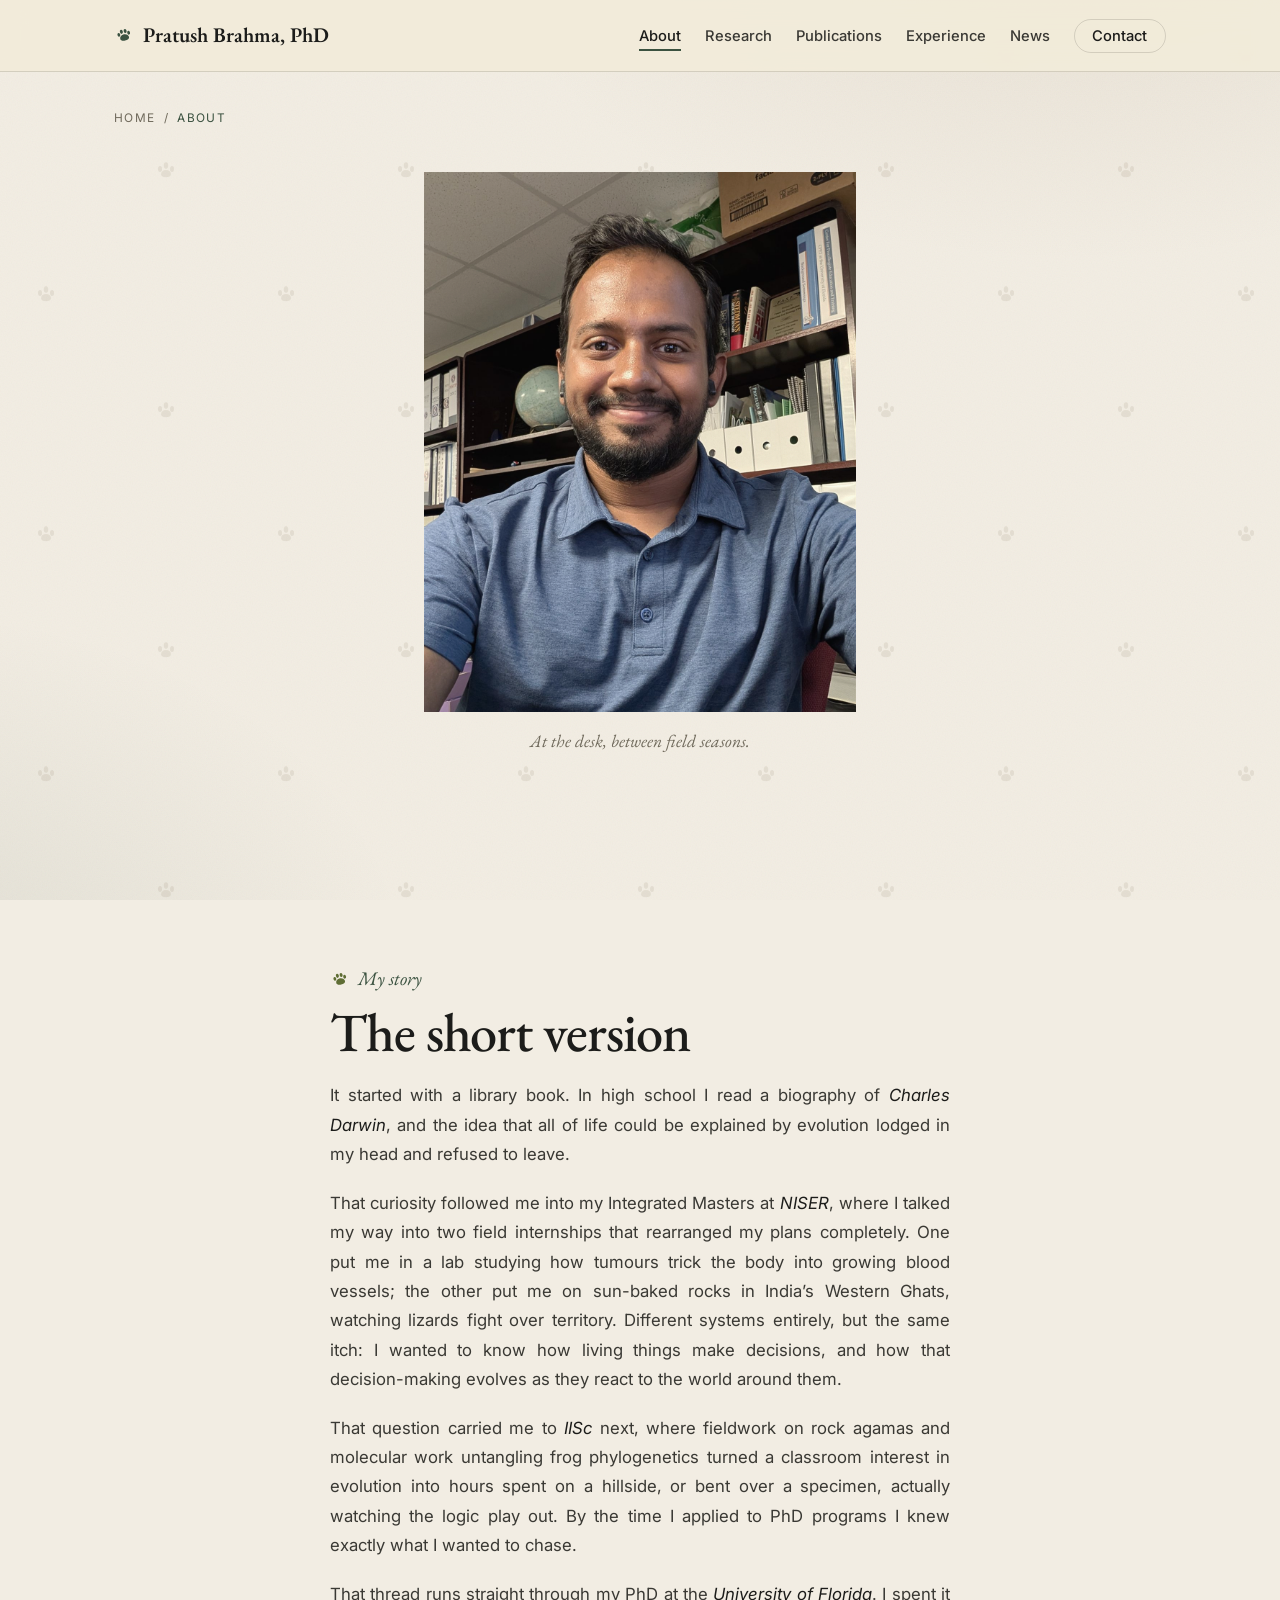
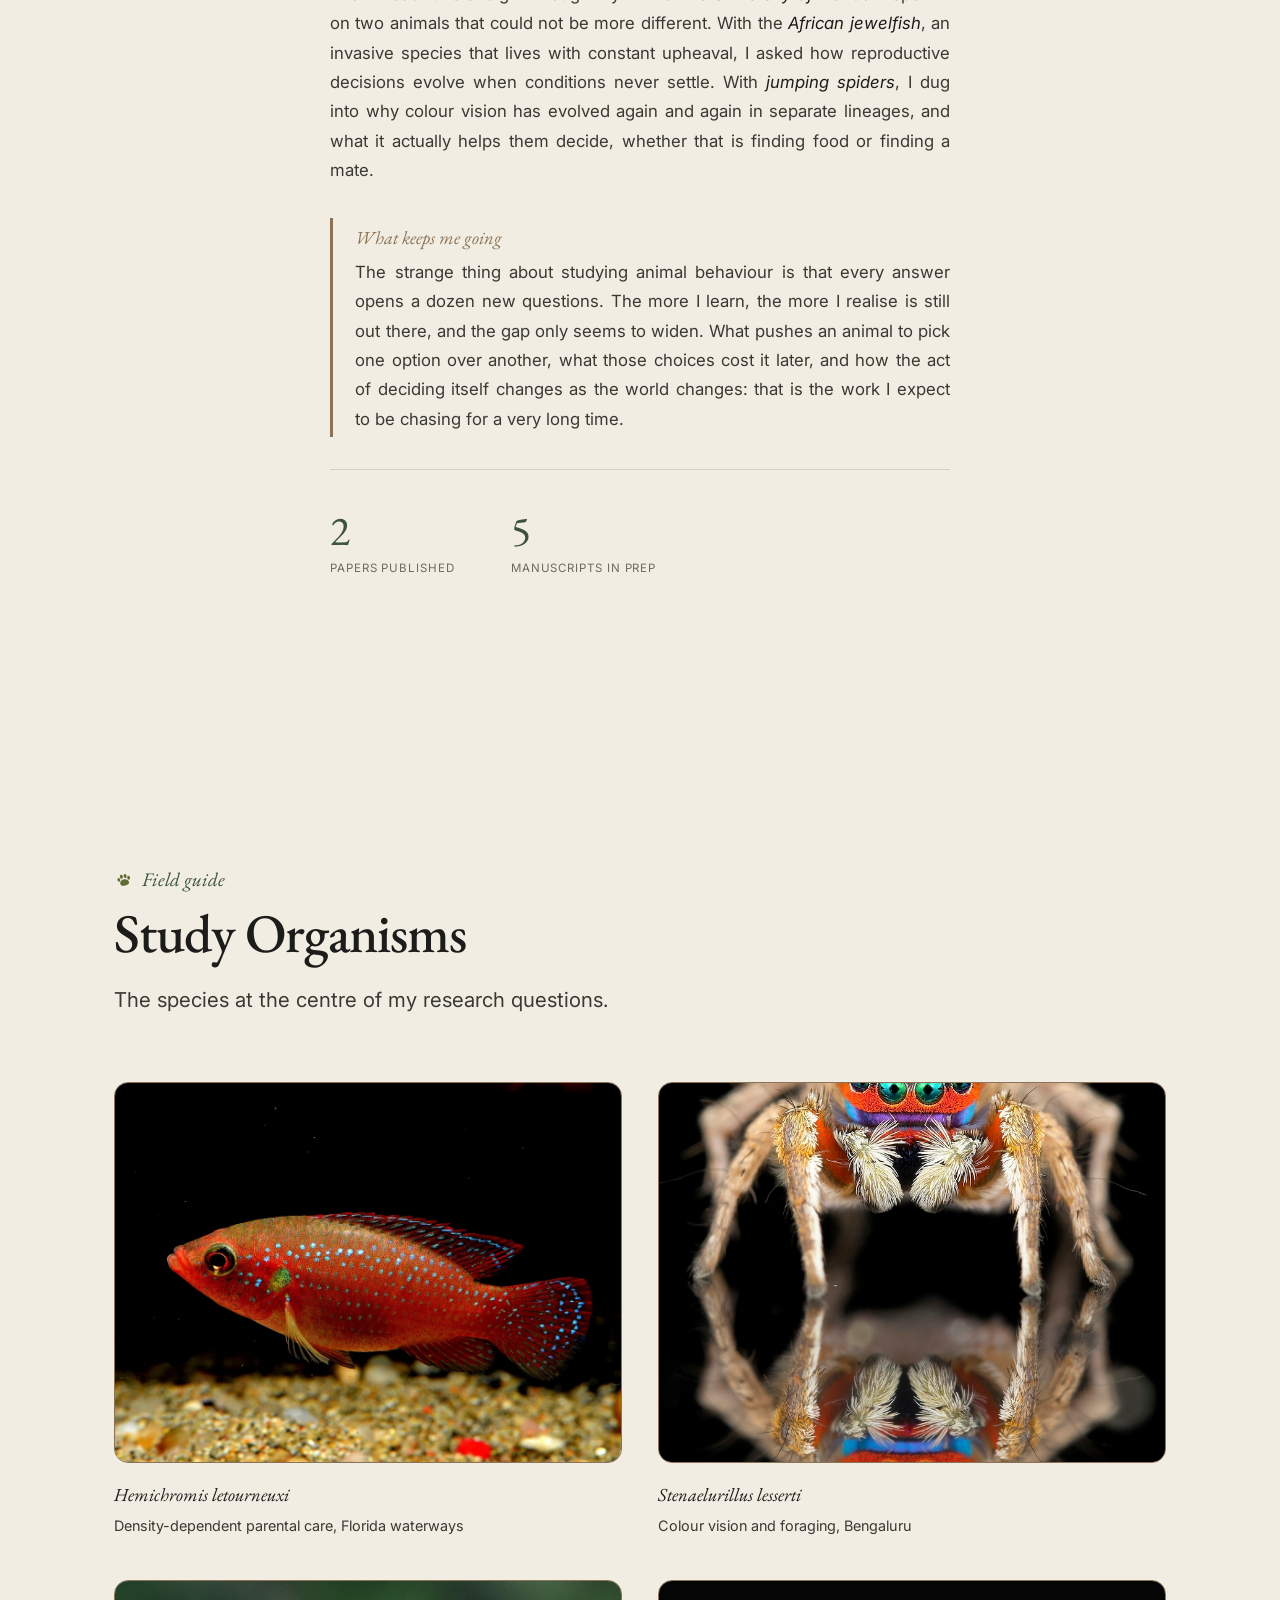
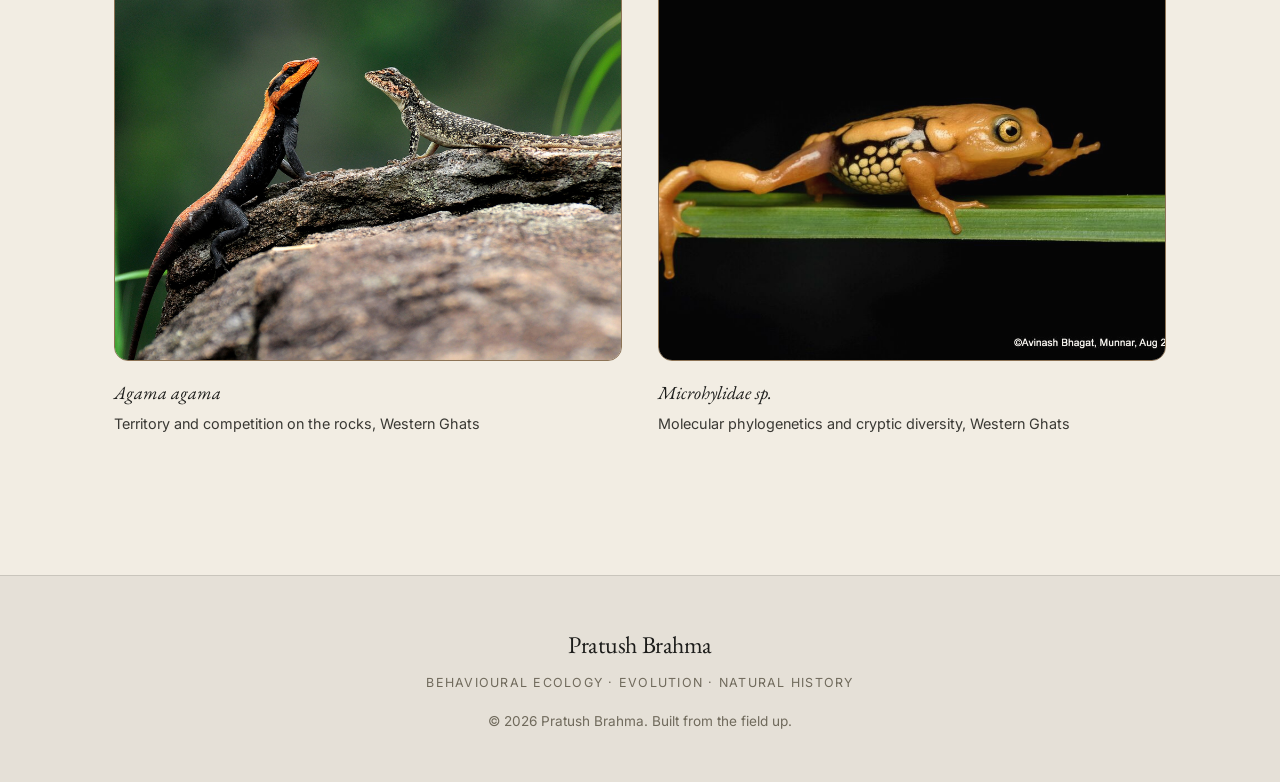
==== commit 88e6126d: "Fix mobile sidebar background, hero image position, and button overlap" ====
--- a/about.html
+++ b/about.html
@@ -39,75 +39,72 @@
   </header>
 
   <main id="main">
-    <div class="page-hero">
-      <div class="page-hero__wrap">
-        <nav class="breadcrumb" aria-label="Breadcrumb">
-          <a href="index.html">Home</a> / <span>About</span>
-        </nav>
-        <h1 class="page-hero__title reveal" data-reveal>Hi, I&rsquo;m <em>Pratush</em>.</h1>
-        <p class="page-hero__lead reveal" data-reveal>
-          A wildlife biologist who is endlessly nosy about why animals do what they
-          do, and who still can&rsquo;t quite believe that watching them closely
-          counts as a job.
-        </p>
-      </div>
-    </div>
+    <nav class="breadcrumb about-breadcrumb" aria-label="Breadcrumb">
+      <a href="index.html">Home</a> / <span>About</span>
+    </nav>
+
+    <section class="about-intro">
+      <figure class="about-portrait reveal" data-reveal>
+        <div class="about-portrait__frame">
+          <img class="about-portrait__img" src="images/about/portrait.jpg" alt="Pratush Brahma, behavioural ecologist" onerror="this.remove()" />
+        </div>
+        <figcaption class="about-portrait__caption">At the desk, between field seasons.</figcaption>
+      </figure>
+    </section>
 
     <section class="section about" aria-labelledby="about-heading">
-      <div class="section__wrap about__grid">
-        <div class="about__media reveal" data-reveal>
-          <div class="about__photo" role="img" aria-label="Portrait of Pratush Brahma at his desk">
-            <img class="about__photo-img" src="images/about/portrait.jpg" alt="Pratush Brahma, behavioural ecologist" onerror="this.remove()" />
-          </div>
-          <p class="about__caption">At the desk, between field seasons.</p>
+      <div class="section__wrap about__narrative">
+        <p class="section__kicker reveal" data-reveal>My story</p>
+        <h2 class="section__title reveal" data-reveal id="about-heading">The short version</h2>
+
+        <div class="about__prose reveal" data-reveal>
+          <p>
+            It started with a library book. In high school I read a biography of
+            <em>Charles Darwin</em>, and the idea that all of life could be
+            explained by evolution lodged in my head and refused to leave.
+          </p>
+          <p>
+            That curiosity followed me into my Integrated Masters at <em>NISER</em>,
+            where I talked my way into two field internships that rearranged my
+            plans completely. One put me in a lab studying how tumours trick the
+            body into growing blood vessels; the other put me on sun-baked rocks in
+            India&rsquo;s Western Ghats, watching lizards fight over territory.
+            Different systems entirely, but the same itch: I wanted to know how
+            living things make decisions, and how that decision-making evolves as
+            they react to the world around them.
+          </p>
+          <p>
+            That question carried me to <em>IISc</em> next, where fieldwork on rock
+            agamas and molecular work untangling frog phylogenetics turned a
+            classroom interest in evolution into hours spent on a hillside, or bent
+            over a specimen, actually watching the logic play out. By the time I
+            applied to PhD programs I knew exactly what I wanted to chase.
+          </p>
+          <p>
+            That thread runs straight through my PhD at the <em>University of
+            Florida</em>. I spent it on two animals that could not be more
+            different. With the <em>African jewelfish</em>, an invasive species
+            that lives with constant upheaval, I asked how reproductive decisions
+            evolve when conditions never settle. With <em>jumping spiders</em>, I
+            dug into why colour vision has evolved again and again in separate
+            lineages, and what it actually helps them decide, whether that is
+            finding food or finding a mate.
+          </p>
+          <p class="about__philosophy">
+            <span class="about__philosophy-label">What keeps me going</span>
+            The strange thing about studying animal behaviour is that every answer
+            opens a dozen new questions. The more I learn, the more I realise is
+            still out there, and the gap only seems to widen. What pushes an animal
+            to pick one option over another, what those choices cost it later, and
+            how the act of deciding itself changes as the world changes: that is the
+            work I expect to be chasing for a very long time.
+          </p>
         </div>
 
-        <div class="about__body">
-          <p class="section__kicker reveal" data-reveal>My story</p>
-          <h2 class="section__title reveal" data-reveal id="about-heading">The short version</h2>
-
-          <div class="about__prose reveal" data-reveal>
-            <p>
-              It started with a library book. In high school I read a biography of
-              <em>Charles Darwin</em>, and the idea that all of life could be
-              explained by evolution lodged in my head and refused to leave.
-            </p>
-            <p>
-              In my Integrated Masters I talked my way into two field internships,
-              and they rearranged my plans completely. All at once I was knee-deep
-              in sexual selection, phylogenetics, ecology, and the strange, brilliant
-              logic of how animals behave. By the time they ended I knew what I
-              wanted to do with my life: work out how animals make decisions, and
-              how that decision making evolves as they react to the world around
-              them. Whether an animal is hunting for its next meal, sizing up a
-              possible mate, or coping with an environment that keeps shifting, I
-              want to know how the choice gets made.
-            </p>
-            <p>
-              That question runs straight through my PhD. I spent it on two animals
-              that could not be more different. With the <em>African jewelfish</em>,
-              an invasive species that lives with constant upheaval, I asked how
-              reproductive decisions evolve when conditions never settle. With
-              <em>jumping spiders</em>, I dug into why colour vision has evolved
-              again and again in separate lineages, and what it actually helps them
-              decide, whether that is finding food or finding a mate.
-            </p>
-            <p class="about__philosophy">
-              <span class="about__philosophy-label">What keeps me going</span>
-              The strange thing about studying animal behaviour is that every answer
-              opens a dozen new questions. The more I learn, the more I realise is
-              still out there, and the gap only seems to widen. What pushes an animal
-              to pick one option over another, what those choices cost it later, and
-              how the act of deciding itself changes as the world changes: that is the
-              work I expect to be chasing for a very long time.
-            </p>
-          </div>
-
-          <ul class="about__stats reveal" data-reveal>
-            <li><span class="about__stat-num">2</span><span class="about__stat-label">Papers published</span></li>
-            <li><span class="about__stat-num">5</span><span class="about__stat-label">Manuscripts in prep</span></li>
-          </ul>
-        </div>
+        <ul class="about__stats reveal" data-reveal>
+          <li><span class="about__stat-num">2</span><span class="about__stat-label">Papers published</span></li>
+          <li><span class="about__stat-num">5</span><span class="about__stat-label">Manuscripts in prep</span></li>
+        </ul>
       </div>
     </section>
 
--- a/style.css
+++ b/style.css
@@ -461,18 +461,25 @@
   .hero__bio {
     max-width: none;
     text-align: center;
-    padding: calc(var(--header-h) + 1.5rem) var(--gutter) clamp(3rem, 9vh, 5rem);
+    /* The portrait panel (order: -1, below) is the first element in visual
+       order here, so it — not this — carries the fixed-navbar clearance. */
+    padding: 1.5rem var(--gutter) clamp(3rem, 9vh, 5rem);
   }
-  .hero__actions { justify-content: center; }
+  .hero__actions {
+    justify-content: center;
+    /* Keeps the CTA row clear of the scroll cue that flows directly beneath it. */
+    margin-bottom: 1.75rem;
+  }
 
   /* Stacks above the bio text, centred, capped at 280px regardless of
-     which portrait option is in play. */
+     which portrait option is in play. Sits first in visual order, so it
+     needs its own clearance from the fixed navbar (header height + 12px). */
   .hero__portrait-panel {
     order: -1;
     width: 100%;
     max-width: 280px;
     aspect-ratio: 4 / 5;
-    margin: 0 auto 1.5rem;
+    margin: calc(var(--header-h) + 12px) auto 1.5rem;
     padding: 0.65rem;
     border-radius: var(--radius);
   }
@@ -491,6 +498,18 @@
   gap: 0.8rem;
   color: var(--text-muted);
 }
+/* Flows in normal document flow directly beneath the CTA row instead of
+   pinning to the (possibly content-overflowed) bottom of the hero box.
+   Placed after the base rule above so this override actually wins the cascade. */
+@media (max-width: 860px) {
+  .hero__scroll {
+    position: relative;
+    left: auto;
+    bottom: auto;
+    transform: none;
+    margin: 0 auto;
+  }
+}
 .hero__scroll-text {
   font-family: var(--font-display);
   font-style: italic;
@@ -634,6 +653,49 @@
   letter-spacing: 0.08em;
   text-transform: uppercase;
   color: var(--text-muted);
+}
+
+/* About page: opens with the portrait, then a single-column narrative —
+   the "field journal" read: see the person, then read their story. */
+.about-breadcrumb {
+  max-width: var(--maxw);
+  margin: 0 auto;
+  padding: clamp(1.5rem, 4vw, 2.25rem) var(--gutter) 0;
+}
+.about-intro {
+  padding: clamp(1rem, 3vw, 1.5rem) 0 clamp(2.5rem, 6vw, 4rem);
+}
+.about-portrait {
+  max-width: 560px;
+  margin: 0 auto;
+  padding: 0 var(--gutter);
+}
+.about-portrait__frame {
+  aspect-ratio: 4 / 5;
+  overflow: hidden;
+  position: relative;
+  background: linear-gradient(160deg, #cdbf9e, #9c8b6a);
+}
+.about-portrait__img {
+  position: absolute;
+  inset: 0;
+  width: 100%;
+  height: 100%;
+  object-fit: cover;
+  object-position: center top;
+  filter: sepia(8%) contrast(0.96);
+}
+.about-portrait__caption {
+  margin-top: 0.9rem;
+  font-family: var(--font-display);
+  font-style: italic;
+  font-size: 1.1rem;
+  color: var(--text-muted);
+  text-align: center;
+}
+.about__narrative { max-width: 68ch; margin: 0 auto; }
+@media (max-width: 640px) {
+  .about-portrait { max-width: 400px; }
 }
 
 /* Same stat row, reused as a credibility anchor on the homepage rather than
@@ -917,8 +979,8 @@
     justify-content: flex-start;
     gap: 2rem;
     padding: calc(var(--header-h) + 0.75rem) var(--gutter) 2rem;
-    background: var(--parchment); /* solid, opaque — never transparent */
-    border-left: 1px solid var(--line);
+    background: var(--ink); /* solid, fully opaque near-black — never transparent */
+    border-left: 1px solid rgba(245, 241, 235, 0.12);
     transform: translateX(100%);
     transition: transform 0.4s var(--ease);
     z-index: 1000;
@@ -929,7 +991,7 @@
   .nav__overlay {
     position: fixed;
     inset: 0;
-    background: rgba(28, 28, 26, 0.55);
+    background: rgba(28, 28, 26, 0.6);
     z-index: 999;
     opacity: 0;
     visibility: hidden;
@@ -946,13 +1008,13 @@
     margin: 0 -12px;
     border-radius: 8px;
     font-size: 1.2rem;
-    color: var(--text) !important;
+    color: var(--parchment) !important; /* warm off-white, for contrast against the near-black sidebar */
     background-color: transparent;
     transition: color 300ms var(--ease-out), background-color 250ms var(--ease-out);
   } /* ~44px tap height */
   .nav__menu a:hover { background-color: rgba(59, 82, 64, 0.12); }
   .nav__menu a[aria-current="page"] { color: var(--accent) !important; }
-  .nav__cta { color: var(--text) !important; }
+  .nav__cta { color: var(--parchment) !important; }
 
   .pub { grid-template-columns: 1fr; gap: 0.5rem; }
   .pub__year { padding-top: 0; }
@@ -964,9 +1026,11 @@
   .btn { justify-content: center; }
 }
 
-/* The scroll cue is decorative; on short/narrow viewports a long bio
-   can push it into the action buttons, so it steps aside there. */
-@media (max-width: 640px), (max-height: 720px) {
+/* The scroll cue is decorative; on short DESKTOP windows a long bio can
+   push it into the action buttons, so it steps aside there. Gated to
+   min-width so real phones (which flow it beneath the CTA row instead,
+   above) always keep it visible regardless of viewport height. */
+@media (max-height: 720px) and (min-width: 861px) {
   .hero__scroll { display: none; }
 }
 
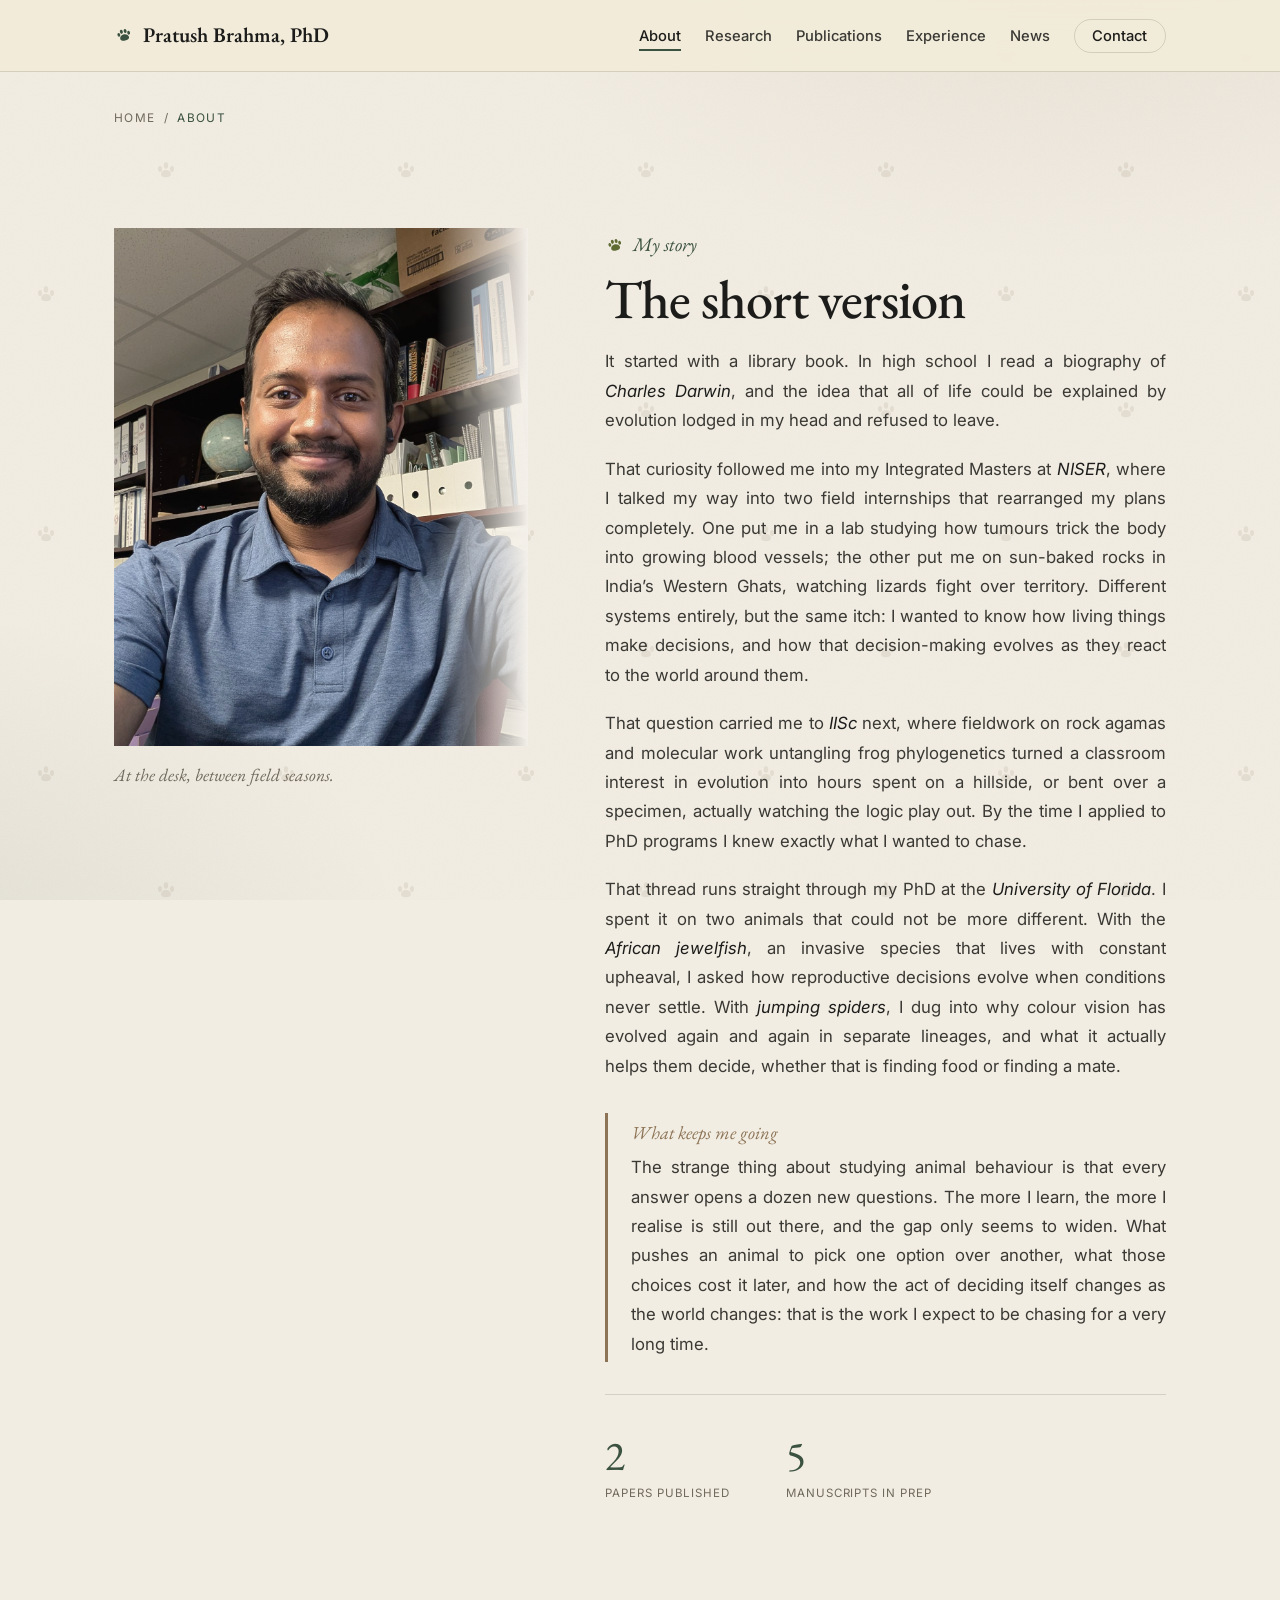
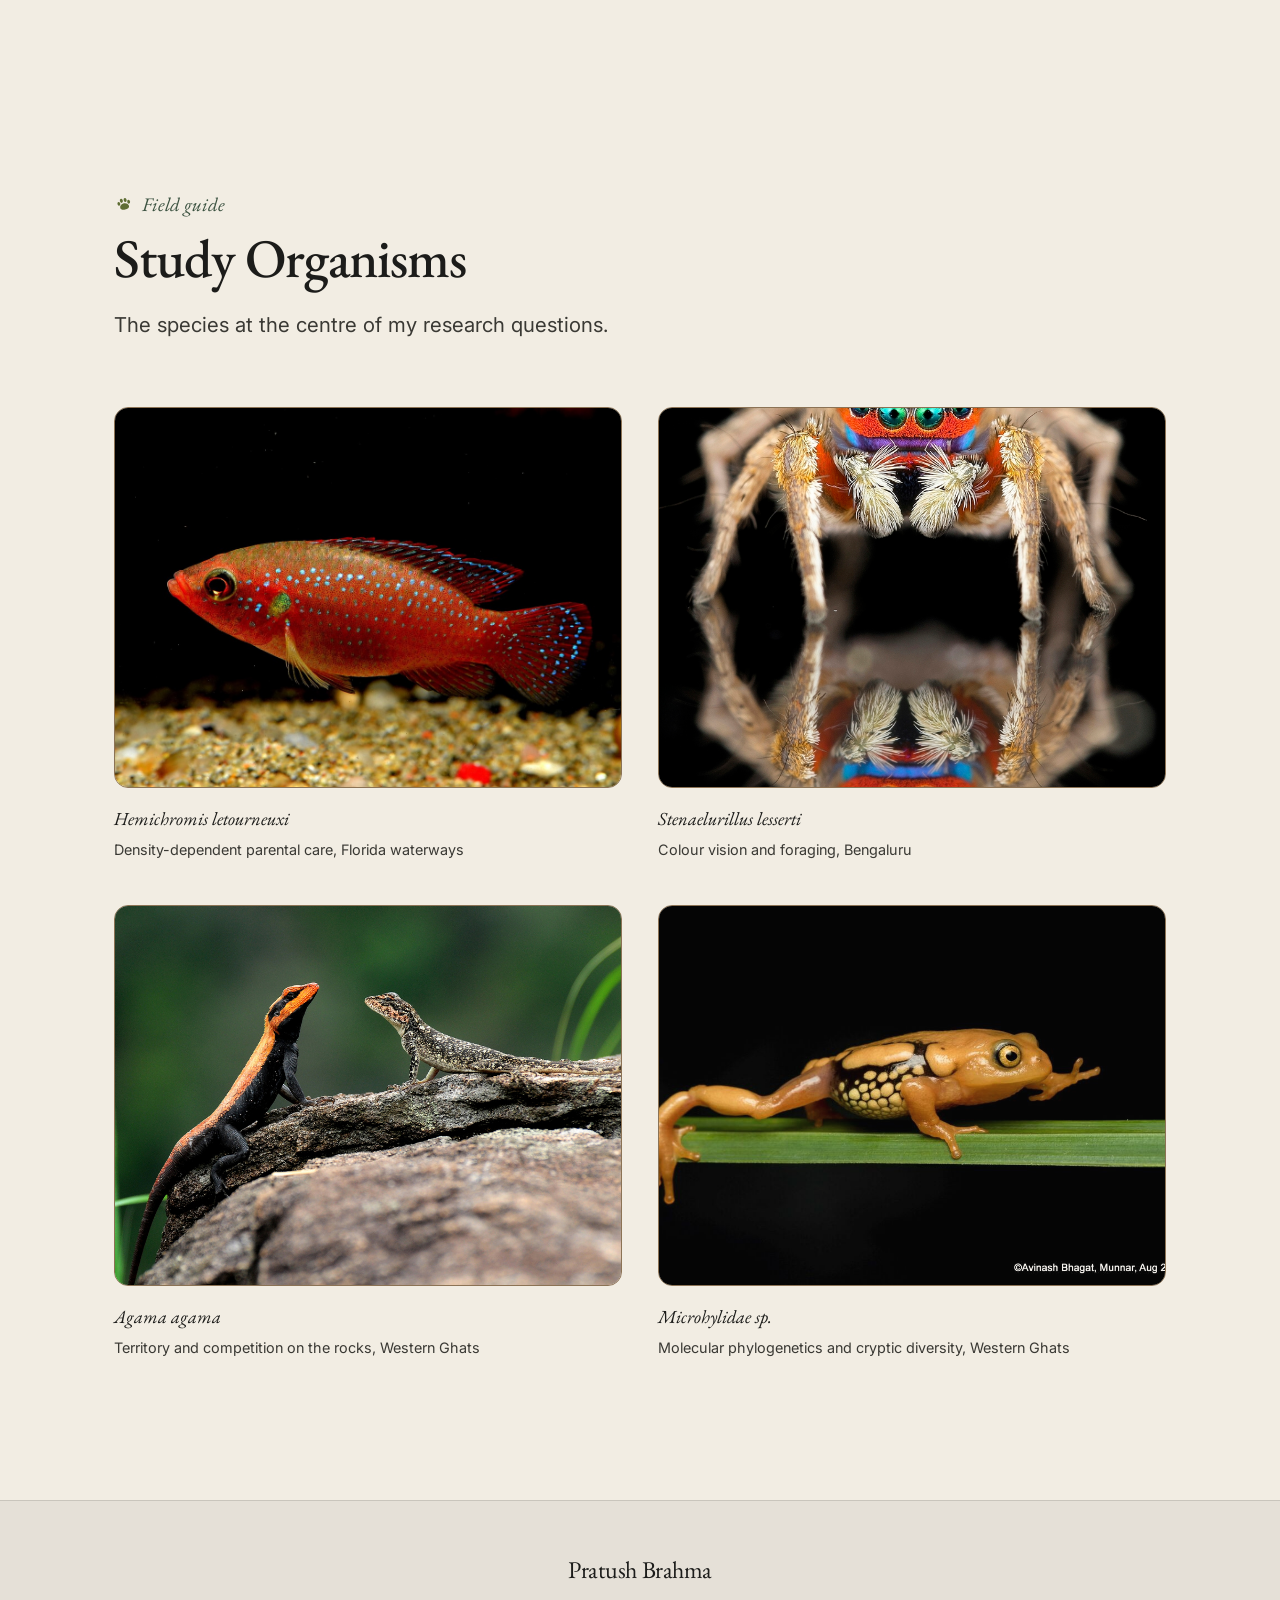
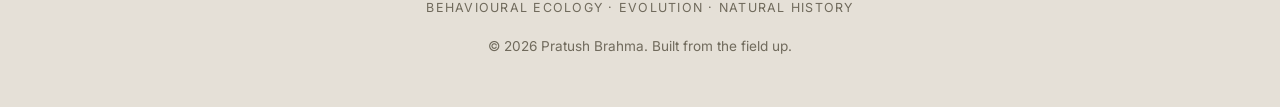
==== commit bafb6250: "Restore side-by-side About layout on desktop, bust stylesheet cache Desktop About page now shows the" ====
--- a/about.html
+++ b/about.html
@@ -10,7 +10,7 @@
   <link rel="preconnect" href="https://fonts.googleapis.com" />
   <link rel="preconnect" href="https://fonts.gstatic.com" crossorigin />
   <link href="https://fonts.googleapis.com/css2?family=EB+Garamond:ital,wght@0,400;0,500;0,600;1,400;1,500&family=Inter:wght@300;400;500;600&display=swap" rel="stylesheet" />
-  <link rel="stylesheet" href="style.css" />
+  <link rel="stylesheet" href="style.css?v=3" />
 </head>
 <body class="inner">
   <a class="skip-link" href="#main">Skip to content</a>
@@ -43,68 +43,68 @@
       <a href="index.html">Home</a> / <span>About</span>
     </nav>
 
-    <section class="about-intro">
-      <figure class="about-portrait reveal" data-reveal>
-        <div class="about-portrait__frame">
-          <img class="about-portrait__img" src="images/about/portrait.jpg" alt="Pratush Brahma, behavioural ecologist" onerror="this.remove()" />
+    <section class="section about" aria-labelledby="about-heading">
+      <div class="section__wrap about__grid">
+        <figure class="about-portrait reveal" data-reveal>
+          <div class="about-portrait__frame">
+            <img class="about-portrait__img" src="images/about/portrait.jpg" alt="Pratush Brahma, behavioural ecologist" onerror="this.remove()" />
+          </div>
+          <figcaption class="about-portrait__caption">At the desk, between field seasons.</figcaption>
+        </figure>
+
+        <div class="about__body">
+          <p class="section__kicker reveal" data-reveal>My story</p>
+          <h2 class="section__title reveal" data-reveal id="about-heading">The short version</h2>
+
+          <div class="about__prose reveal" data-reveal>
+            <p>
+              It started with a library book. In high school I read a biography of
+              <em>Charles Darwin</em>, and the idea that all of life could be
+              explained by evolution lodged in my head and refused to leave.
+            </p>
+            <p>
+              That curiosity followed me into my Integrated Masters at <em>NISER</em>,
+              where I talked my way into two field internships that rearranged my
+              plans completely. One put me in a lab studying how tumours trick the
+              body into growing blood vessels; the other put me on sun-baked rocks in
+              India&rsquo;s Western Ghats, watching lizards fight over territory.
+              Different systems entirely, but the same itch: I wanted to know how
+              living things make decisions, and how that decision-making evolves as
+              they react to the world around them.
+            </p>
+            <p>
+              That question carried me to <em>IISc</em> next, where fieldwork on rock
+              agamas and molecular work untangling frog phylogenetics turned a
+              classroom interest in evolution into hours spent on a hillside, or bent
+              over a specimen, actually watching the logic play out. By the time I
+              applied to PhD programs I knew exactly what I wanted to chase.
+            </p>
+            <p>
+              That thread runs straight through my PhD at the <em>University of
+              Florida</em>. I spent it on two animals that could not be more
+              different. With the <em>African jewelfish</em>, an invasive species
+              that lives with constant upheaval, I asked how reproductive decisions
+              evolve when conditions never settle. With <em>jumping spiders</em>, I
+              dug into why colour vision has evolved again and again in separate
+              lineages, and what it actually helps them decide, whether that is
+              finding food or finding a mate.
+            </p>
+            <p class="about__philosophy">
+              <span class="about__philosophy-label">What keeps me going</span>
+              The strange thing about studying animal behaviour is that every answer
+              opens a dozen new questions. The more I learn, the more I realise is
+              still out there, and the gap only seems to widen. What pushes an animal
+              to pick one option over another, what those choices cost it later, and
+              how the act of deciding itself changes as the world changes: that is the
+              work I expect to be chasing for a very long time.
+            </p>
+          </div>
+
+          <ul class="about__stats reveal" data-reveal>
+            <li><span class="about__stat-num">2</span><span class="about__stat-label">Papers published</span></li>
+            <li><span class="about__stat-num">5</span><span class="about__stat-label">Manuscripts in prep</span></li>
+          </ul>
         </div>
-        <figcaption class="about-portrait__caption">At the desk, between field seasons.</figcaption>
-      </figure>
-    </section>
-
-    <section class="section about" aria-labelledby="about-heading">
-      <div class="section__wrap about__narrative">
-        <p class="section__kicker reveal" data-reveal>My story</p>
-        <h2 class="section__title reveal" data-reveal id="about-heading">The short version</h2>
-
-        <div class="about__prose reveal" data-reveal>
-          <p>
-            It started with a library book. In high school I read a biography of
-            <em>Charles Darwin</em>, and the idea that all of life could be
-            explained by evolution lodged in my head and refused to leave.
-          </p>
-          <p>
-            That curiosity followed me into my Integrated Masters at <em>NISER</em>,
-            where I talked my way into two field internships that rearranged my
-            plans completely. One put me in a lab studying how tumours trick the
-            body into growing blood vessels; the other put me on sun-baked rocks in
-            India&rsquo;s Western Ghats, watching lizards fight over territory.
-            Different systems entirely, but the same itch: I wanted to know how
-            living things make decisions, and how that decision-making evolves as
-            they react to the world around them.
-          </p>
-          <p>
-            That question carried me to <em>IISc</em> next, where fieldwork on rock
-            agamas and molecular work untangling frog phylogenetics turned a
-            classroom interest in evolution into hours spent on a hillside, or bent
-            over a specimen, actually watching the logic play out. By the time I
-            applied to PhD programs I knew exactly what I wanted to chase.
-          </p>
-          <p>
-            That thread runs straight through my PhD at the <em>University of
-            Florida</em>. I spent it on two animals that could not be more
-            different. With the <em>African jewelfish</em>, an invasive species
-            that lives with constant upheaval, I asked how reproductive decisions
-            evolve when conditions never settle. With <em>jumping spiders</em>, I
-            dug into why colour vision has evolved again and again in separate
-            lineages, and what it actually helps them decide, whether that is
-            finding food or finding a mate.
-          </p>
-          <p class="about__philosophy">
-            <span class="about__philosophy-label">What keeps me going</span>
-            The strange thing about studying animal behaviour is that every answer
-            opens a dozen new questions. The more I learn, the more I realise is
-            still out there, and the gap only seems to widen. What pushes an animal
-            to pick one option over another, what those choices cost it later, and
-            how the act of deciding itself changes as the world changes: that is the
-            work I expect to be chasing for a very long time.
-          </p>
-        </div>
-
-        <ul class="about__stats reveal" data-reveal>
-          <li><span class="about__stat-num">2</span><span class="about__stat-label">Papers published</span></li>
-          <li><span class="about__stat-num">5</span><span class="about__stat-label">Manuscripts in prep</span></li>
-        </ul>
       </div>
     </section>
 
--- a/style.css
+++ b/style.css
@@ -563,58 +563,8 @@
    ========================================================= */
 .about__grid {
   display: grid;
-  grid-template-columns: 0.85fr 1.15fr;
-  gap: clamp(2rem, 6vw, 5rem);
-  align-items: start;
-}
-.about__media { position: sticky; top: calc(var(--header-h) + 2rem); }
-/* Editorial full-bleed plate — no border, no shadow at rest (the purest
-   form of the Flat-Until-Touched rule); a soft gradient fades its seam-side
-   (right) edge into the parchment page ground instead of a hard card cut. */
-.about__photo {
-  aspect-ratio: 4 / 5;
-  overflow: hidden;
-  background:
-    radial-gradient(80% 60% at 30% 20%, rgba(176,86,46,0.18), transparent 60%),
-    linear-gradient(160deg, #cdbf9e, #9c8b6a);
-  position: relative;
-}
-.about__photo::before {
-  content: "";
-  position: absolute;
-  top: 0; right: 0; bottom: 0;
-  z-index: 2;
-  width: 22%;
-  background: linear-gradient(90deg, transparent, var(--parchment));
-  pointer-events: none;
-}
-.about__photo::after {
-  content: "PORTRAIT";
-  position: absolute;
-  inset: 0;
-  display: grid;
-  place-items: center;
-  font-family: var(--font-mono);
-  font-size: 0.75rem;
-  letter-spacing: 0.25em;
-  color: rgba(28, 28, 26, 0.4);
-}
-.about__photo-img {
-  position: absolute;
-  inset: 0;
-  width: 100%;
-  height: 100%;
-  object-fit: cover;
-  object-position: center top;
-  filter: sepia(8%) contrast(0.96);
-  z-index: 1;
-}
-.about__caption {
-  margin-top: 0.7rem;
-  font-family: var(--font-display);
-  font-style: italic;
-  font-size: 1.1rem;
-  color: var(--text-muted);
+  grid-template-columns: 1fr;
+  gap: clamp(2rem, 6vw, 3rem);
 }
 .about__prose p { margin-bottom: 1.2rem; color: var(--text-dim); }
 .about__prose em { color: var(--text); font-style: italic; }
@@ -655,21 +605,20 @@
   color: var(--text-muted);
 }
 
-/* About page: opens with the portrait, then a single-column narrative —
-   the "field journal" read: see the person, then read their story. */
+/* About page: on mobile, a large centred portrait leads the section,
+   narrative flowing beneath (the "field journal" read — see the person,
+   then read their story). On desktop, the portrait becomes a sticky left
+   column running beside the narrative instead. */
 .about-breadcrumb {
   max-width: var(--maxw);
   margin: 0 auto;
   padding: clamp(1.5rem, 4vw, 2.25rem) var(--gutter) 0;
 }
-.about-intro {
-  padding: clamp(1rem, 3vw, 1.5rem) 0 clamp(2.5rem, 6vw, 4rem);
-}
 .about-portrait {
   max-width: 560px;
   margin: 0 auto;
-  padding: 0 var(--gutter);
-}
+}
+/* Editorial full-bleed plate — no border, no shadow at rest. */
 .about-portrait__frame {
   aspect-ratio: 4 / 5;
   overflow: hidden;
@@ -693,9 +642,34 @@
   color: var(--text-muted);
   text-align: center;
 }
-.about__narrative { max-width: 68ch; margin: 0 auto; }
 @media (max-width: 640px) {
   .about-portrait { max-width: 400px; }
+}
+
+@media (min-width: 901px) {
+  .about__grid {
+    grid-template-columns: 0.85fr 1.15fr;
+    gap: clamp(2rem, 6vw, 5rem);
+    align-items: start;
+  }
+  .about-portrait {
+    max-width: none;
+    margin: 0;
+    position: sticky;
+    top: calc(var(--header-h) + 2rem);
+  }
+  .about-portrait__caption { text-align: left; }
+  /* Fades the photo's seam-side (right) edge into the parchment page
+     ground instead of a hard cut against the adjoining text column. */
+  .about-portrait__frame::before {
+    content: "";
+    position: absolute;
+    top: 0; right: 0; bottom: 0;
+    z-index: 2;
+    width: 22%;
+    background: linear-gradient(90deg, transparent, var(--parchment));
+    pointer-events: none;
+  }
 }
 
 /* Same stat row, reused as a credibility anchor on the homepage rather than
@@ -960,9 +934,6 @@
    RESPONSIVE
    ========================================================= */
 @media (max-width: 900px) {
-  .about__grid { grid-template-columns: 1fr; }
-  .about__media { position: static; max-width: 280px; margin: 0 auto; }
-  .about__photo::before { content: none; }
   .contact__grid { grid-template-columns: 1fr; }
 }
 
